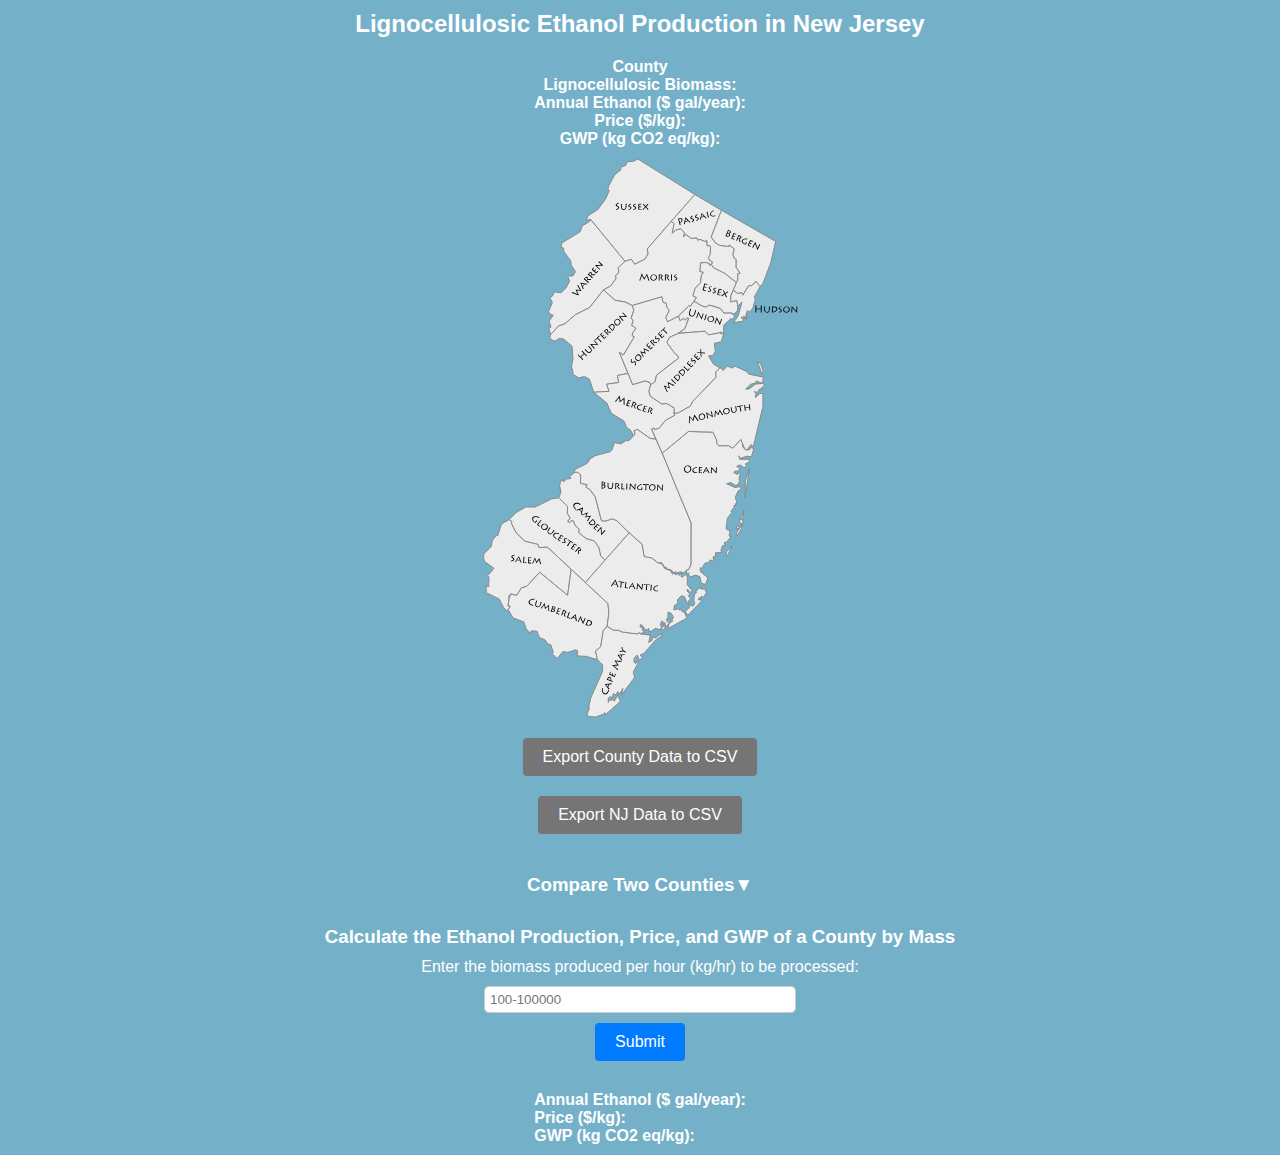
==== frontend/index.html @ e1e6cec8 "Completed compare two countries feature" ====
<!DOCTYPE html>
<html lang="en">
<head>
    <meta charset="UTF-8">
    <meta name="viewport" content="width=device-width, initial-scale=1.0">
    <title>Document</title>
    <link rel="stylesheet" href="main.css">
</head>


<body>

    <!-- Header and NavBar -->

    <header>
        <div class="head-container">
            <h2><span>
                Lignocellulosic Ethanol Production in New Jersey
            </span></h2>
        </div>
    </header>

    <!-- Holds content for the information of the counties -->
    <div class="container">
        <div id="info" class="info-div">
            <p id="info" class="info-div">
                <b>County <br>
                Lignocellulosic Biomass: <br>
                Annual Ethanol ($ gal/year): <br>
                Price ($/kg): <br>
                GWP (kg CO2 eq/kg): </b><br>
            </p>

        </div>
    </div>
    
    <!-- Map -->
    <?xml version="1.0" encoding="iso-8859-1"?>
    <svg  version="1.1" xmlns="&ns_svg;" xmlns:xlink="&ns_xlink;" xmlns:a="http://ns.adobe.com/AdobeSVGViewerExtensions/3.0/"
        width="315" height="560" viewBox="-0.03 -0.43 315 560" enable-background="new -0.03 -0.43 315 560" xml:space="preserve">
    <defs>
    </defs>
        <path class="allPaths" id="Sussex" fill-rule="evenodd" clip-rule="evenodd" fill="#ececec" stroke="#888888" d="M103.09,62.04l4.34-1.21
            l34.48,42.12l6.34-2.03l3.46,4.97l10.32-5.2l3.03-5.3l-0.77-4.94l23.86-27.45l23.77-26.89L154.86,0.57l-4.51,2.3l-6.07,0.54
            l-1.87,3.76l-4.76,1.68l0.27,2.43l-6.52,5.36l-5.53,10.47l-1.01,3.17l1.34,2l-3.94,8.77l-7.17,9.78l-10.04,6.47L103.09,62.04"/>
        <path class="allPaths" id="Passaic" fill-rule="evenodd" clip-rule="evenodd" fill="#ececec" stroke="#888888" d="M188.14,63.01l2.79,2.23
            l-1.83,9.68l3.61-3.07l5.13-1.52l3.48,4.03l-1.01,3.93l2.63-2.08l5.13,3.83l5.79-0.43l0.81,2.22l2.45-0.78l4.65,2.06l1.89-1.02
            l0.27,5.29l2.79-0.05l0.69,1.47l-0.29,7.06l-1.76,3.3l0.95,2.61l2.92,1.63l-0.87,2.91l2,3.03l11.21,5.58l11.64,9.11l1.55-2.54
            l0.04-6.3l2.42-0.22l-4.11-6.12l0.07-7.83l-2.05-1.22l-1.18-3.72l1.23-5.66l-5.15-3.97l-0.12,1.51l-9.41-1.03l-4.11-2.45l-4.18-5.96
            l10.22-26.62l-26.55-15.77L188.14,63.01"/>
        <path class="allPaths" id="Bergen" fill-rule="evenodd" clip-rule="evenodd" fill="#ececec" stroke="#888888" d="M228.23,78.51l4.18,5.96
            l4.11,2.45l9.41,1.03l0.12-1.51l5.15,3.97l-1.23,5.66l1.18,3.72l2.05,1.22l-0.07,7.83l4.11,6.12l-2.42,0.22l-0.04,6.3l-1.55,2.54
            l-3.03,7.73l4.66,3.47l3.56-1.03l1.37,2.54l5.71-9.15l3.23-0.49l4.3-4.02l4.07,5.04l2.88-3.24l7.69-20.35l4.97-21.5l-54.19-31.15
            L228.23,78.51"/>
        <path class="allPaths" id="Warren" fill-rule="evenodd" clip-rule="evenodd" fill="#ececec" stroke="#888888" d="M65.47,153.19l1.21,2.35
            l3.51,1.31L66,162.92l2.03,5.67l-2.33,1.69l1.97,5.76l7.82-8.39l6.25-2.21l10.81-9.28l14.08-7.08l13.88-17.67l6.84-3.67l2.74-3.52
            l2.98-4.14l-0.57-2.73l3.43-3.4l-0.72-4.6l6.69-6.41l-34.48-42.12l-0.72,2.12l-7.26,4.33l-2.33,6.07L78.66,84.68l-0.62,4.12
            l2.48,0.88l0.44,3.52l6.65,9.04l0.66,4.54l4.2,6.58l-2.64,4.14l-5.2,0.08l2.03,5.21l-4.34,7.64l-4.55,3.95l-6.49-0.96l-1.33,3.63
            l-3.08,2.34l2.49,4.64L65.47,153.19"/>
        <path class="allPaths" id="Morris" fill-rule="evenodd" clip-rule="evenodd" fill="#ececec" stroke="#888888" d="M120.51,131.42l11.37,10.41
            l10,1.67l7.27,3.62l29.73-8.72l1.12,5.54l3.18,0.92l0.75,4.41l2.31,2.64l-3.57,7.26l1.84,4.25l10.99-5.77l10.21-10.08l2.03-0.09
            l3.3-4.81l2.5-3.57L210,137.6l1.95-7.61l5.58-5.53l0.67-6.9l2.23-3.77l-3.49-0.73l0.59-8.57l5.46-0.45l3.54,1.39l-0.36,1.4
            l2.22-0.54l0.87-2.91l-2.92-1.63l-0.95-2.61l1.76-3.3l0.29-7.06l-0.69-1.47l-2.79,0.05l-0.27-5.29l-1.89,1.02l-4.65-2.06l-2.45,0.78
            l-0.81-2.22l-5.79,0.43l-5.13-3.83l-2.63,2.08l1.01-3.93l-3.48-4.03l-5.13,1.52l-3.61,3.07l1.83-9.68l-2.79-2.23l-23.86,27.45
            l0.77,4.94l-3.03,5.3l-10.32,5.2l-3.46-4.97l-6.34,2.03l-6.69,6.41l0.72,4.6l-3.43,3.4l0.57,2.73l-2.98,4.14l-2.74,3.52
            L120.51,131.42"/>
        <path class="allPaths" id="Essex" fill-rule="evenodd" clip-rule="evenodd" fill="#ececec" stroke="#888888" d="M210,137.6l3.52,1.51l-2.5,3.57
            l8.09,5.07l4.13,0.89l2.9-2.03l11.04,3.38l3.67,4.73l7.24-0.16l3.07,1.21l3.17-3.62l0.55-4.58l-1.13-5.49l-6.06,1.4l0.18-6.22
            l2.34-5.51l3.03-7.73l-11.64-9.11l-11.21-5.58l-2-3.03l-2.22,0.54l0.36-1.4l-3.54-1.39l-5.46,0.45l-0.59,8.57l3.49,0.73l-2.23,3.77
            l-0.67,6.9l-5.58,5.53L210,137.6"/>
        <path class="allPaths" id="Hunterdon" fill-rule="evenodd" clip-rule="evenodd" fill="#ececec" stroke="#888888" d="M66.84,179.16l2.03,2.6
            l3.55,0.78l3.69-2.54l4.31,0.51l8.49,7.18l1.09,12.85l-1.56,7.16l2,8.54l5.34,3.29l5.62-1.5l5.1,2.78l4.18,13.07l15.41-0.99
            l-2.47-7.11l11.95-1.68l-1.07-7.06l10.47-2l-8.55-21l3.96,2.62l10.86-18.32l-2.06-1.04l0.48-2.68l3.27-4.8l-4.21-2.93l1.41-4.73
            l-1.94-2.53l2.7-8.02l-1.76-4.47l-7.27-3.62l-10-1.67l-11.37-10.41l-13.88,17.67l-14.08,7.08l-10.81,9.28l-6.25,2.21l-7.82,8.39
            L66.84,179.16"/>
        <path class="allPaths" id="Somerset" fill-rule="evenodd" clip-rule="evenodd" fill="#ececec" stroke="#888888" d="M136.44,194.03l8.55,21
            l4.56,11.26l12.52-3.72l4.94,1.66l0.62,2.16l4.33-2.99l1.54-6.63l22.29-17.3l-1-2.1l-3.1-2.57l-7.81-10.73l2.74-5.19l8.49-3.91
            l6.64-4.62l4.02-10.19l-0.77-1.03l-2.62,2.3l-2.08-1.61l-3.2,2.44l-1.59-4.6l-10.99,5.77l-1.84-4.25l3.57-7.26l-2.31-2.64
            l-0.75-4.41l-3.18-0.92l-1.12-5.54l-29.73,8.72l1.76,4.47l-2.7,8.02l1.94,2.53l-1.41,4.73l4.21,2.93l-3.27,4.8l-0.48,2.68l2.06,1.04
            l-10.86,18.32L136.44,194.03"/>
        <path class="allPaths" id="Union" fill-rule="evenodd" clip-rule="evenodd" fill="#ececec" stroke="#888888" d="M195.11,174.97l26.54-2.15
            l3.85,3.63l10.91-1.99l1.91-0.99l2.21,2.36l0.16-8.94l7.28-6.85l1.88,1.05l1.79-3.48l-3.55-3.04l-7.24,0.16l-3.67-4.73l-11.04-3.38
            l-2.9,2.03l-4.13-0.89l-8.09-5.07l-3.3,4.81l-2.03,0.09l-10.21,10.08l1.59,4.6l3.2-2.44l2.08,1.61l2.62-2.3l0.77,1.03l-4.02,10.19
            L195.11,174.97"/>
        <path class="allPaths" id="Mercer" fill-rule="evenodd" clip-rule="evenodd" fill="#ececec" stroke="#888888" d="M110.69,233.87l13.13,10.77
            l4.52,10.29l12.45,7.56l3.06,7.13l3.31,1.76l2.53,4l0.17,2.71l2.3-2.48l-1.1-3.24l3.19-1.4l12.7,8.86l5.9,1.07l-4.22-10.28
            l2.36-0.94l0.7,1.61l4.46-1.6l6.21-7.59l9.52-5.36l-0.9-1.87l0.44-5.35l-7.75-4.48l-4.85,0.45l-11.27-7.5l-1.7-5.16l1.78-6.45
            l-0.62-2.16l-4.94-1.66l-12.52,3.72l-4.56-11.26l-10.47,2l1.07,7.06l-11.95,1.68l2.47,7.11L110.69,233.87"/>
        <path class="allPaths" id="Hudson" fill-rule="evenodd" clip-rule="evenodd" fill="#ececec" stroke="#888888" d="M247.67,143.48l6.06-1.4
            l1.13,5.49l4.09-3.97l-3.69,13.49l-4.62,7.27l10.34-1.86l-2.91-3.94l5.71,2l-3.62-2.67l4.28,1.47l-1.76-2.27l1.85-5.07l1.74,1.53
            l3.38-3.37l2.54-9l-0.87-2.68l5.78-10.37l-4.07-5.04l-4.3,4.02l-3.23,0.49l-5.71,9.15l-1.37-2.54l-3.56,1.03l-4.66-3.47l-2.34,5.51
            L247.67,143.48"/>
        <path class="allPaths" id="Middlesex" fill-rule="evenodd" clip-rule="evenodd" fill="#ececec" stroke="#888888" d="M165.85,232.84l1.7,5.16
            l11.27,7.5l4.85-0.45l7.75,4.48l-0.44,5.35l3.97-0.18l12.35-6.99l2.69-5l22.79-23.54l0.18-5.75l3.96-3.97l-6.47-3.7l-4.89-8.29
            l4.46-0.38l2.32-4.56l-1.02-7.6l6.75-1.54l2.48-7.57l-4.11-1.37l-10.91,1.99l-3.85-3.63l-26.54,2.15l-8.49,3.91l-2.74,5.19
            l7.81,10.73l3.1,2.57l1,2.1l-22.29,17.3l-1.54,6.63l-4.33,2.99L165.85,232.84"/>
        <path class="allPaths" id="Camden" fill-rule="evenodd" clip-rule="evenodd" fill="#ececec" stroke="#888888" d="M75.8,339.4l8.74,8.61l-0.29,7.05
            l2.82,4.61L84.51,363l2.23,1.35l1.41-2.06l2.3,0.38l1.53,4.38l4.08,3.68l-0.41,3.61l7.58,5.9l7.94,2.36l4.56,6.45l1.96,8.67
            l4.52,4.04l23.89-27.39l-12.27-12.07l-4.46-1.95l-7.48,2.38l-3.47-0.61l-6.23-23.7l-5.26-7.38l-4.18-2.53l1.57-2.24l-6.89-1.49
            l0.28-8.39l-3.09-2.66l-3.23,0.39l-5.24,4.15l1.9,1.12l-1.01,0.8l-3.86,0.41l-2.48,2.88l-1.39-1.66l-1.75,0.42l-0.96,5.33l1.41,5.96
            L75.8,339.4"/>
        <path class="allPaths" id="Gloucester" fill-rule="evenodd" clip-rule="evenodd" fill="#ececec" stroke="#888888" d="M25.99,361.2l2.84,1.82
            l-0.44,1.95l4.67,9.42l8.74,8.42l13.05,3.14l0.93,3.18l8.65-0.33l23.7,22.11l14.16,13.15l19.89-22.27l-4.47-4.09l-1.96-8.67
            l-4.56-6.45l-7.94-2.36l-7.58-5.9l0.41-3.61l-4.08-3.68l-1.53-4.38l-2.3-0.38l-1.41,2.06L84.51,363l2.56-3.32l-2.82-4.61l0.29-7.05
            l-8.74-8.61l-6.91,0.94l-16.93,8.33l-9.09-0.23l-10.16,5.98L25.99,361.2"/>
        <path class="allPaths" id="Burlington" fill-rule="evenodd" clip-rule="evenodd" fill="#ececec" stroke="#888888" d="M91.39,314.11l3.23-0.39
            l3.09,2.66l-0.28,8.39l6.89,1.49l-1.57,2.24l4.18,2.53l5.26,7.38l6.23,23.7l3.47,0.61l7.48-2.38l4.46,1.95l12.27,12.07l12.9,11.49
            l2.04,12.3l4.31,1.44l3.27-0.06l6.28,4.89l3.89-0.01l2.98,4.56l2.4,0.61l-0.5,1.67l3.92-0.11l3.62,3.28l1.72-1.47l-0.05,1.96
            l4.44-1.52l3.79,1.13l2.02-2.52l2.78-0.96l2.19-5.56l0.03-40.85l-28.92-69.9l-6.38-13.82l-5.9-1.07l-12.7-8.86l-3.19,1.4l1.1,3.24
            l-2.3,2.48l-3.71,3.99l-3.56,0.28l-4.48,3.03l-6.7-1.2l-2.14,6.56l-1.7,2.37l-15.61,4.25l-6.84,4.36l1.25,0.33l-2.45,3.02
            l-11.89,5.88L91.39,314.11"/>
        <path class="allPaths" id="Salem" fill-rule="evenodd" clip-rule="evenodd" fill="#ececec" stroke="#888888" d="M0.5,399.46l1.04,3.67l9.41,6.78
            l-6.28,7.25l1.23,1.83l-0.21,9.45l-2.72-1.2l0.3,7.05l12.91,6.3l4.42,8.51l3.16,3.63l1.26-1.64l1.6-1.86l-1.58-2.17l1.03-6.69
            l-0.52-2.44l2.15-2.41l5.99,1.47l4.64-7.52l5.47-1.63l12.84-13.98l27.96,23.03l3.51-25.99l-23.7-22.11l-8.65,0.33l-0.93-3.18
            l-13.05-3.14l-8.74-8.42l-4.67-9.42l0.44-1.95l-2.84-1.82l-7.53,4.33l-3.77,11.8l-1.53-0.14l-3.69,4.63l-1.3,6.32l-7.24,7.28
            L0.5,399.46"/>
        <path class="allPaths" id="Cumberland" fill-rule="evenodd" clip-rule="evenodd" fill="#ececec" stroke="#888888" d="M25.03,451.1l5.05,8.41
            l10.8,3.96l2.21,6.93l4.25,4.54l1.01-2.63l5.6,0.48l2.34,6.24l5.61,2.4l2.76,3.9l3.16,1.2l2.4,7.03l-1.1,1.84l5.02,4.75l5.78-7.08
            l4.69,0.94l8.19-2.68l2.04,1.35l-0.79,4.76l9.33,0.51l11.08,3.33l-1.98-8.67l5.18-4.3l2.64-16.17l3.77-4.26l1.78-13.12l-0.92-9.63
            l-22.65-21.07l-14.16-13.15l-3.51,25.99l-27.96-23.03l-12.84,13.98l-5.47,1.63l-4.64,7.52l-5.99-1.47l-1.63,4.84l-1.03,6.69
            l1.88,0.69l-0.29,1.48L25.03,451.1"/>
        <path class="allPaths" id="Cape_May" fill-rule="evenodd" clip-rule="evenodd" fill="#ececec" stroke="#888888" d="M103.92,555.91l2.18,2.14
            l6.37,0.53l8.92-3.08l0.01-1.28l1.65,1.47l12.92-11.42l1.27-1.87l-2.66-5.47l-1.04-2.33l1.74-1.21l-0.23,1.27l1.89,0.5l2.96-5.23
            l-1.59,6.73L151.56,519l-1.29-5.26l5.63-10.76l-2.71,0.55l-0.29,1.68l-1.7-1.39l-0.29-3.67l3.36-3.55l2.22,5.4l2.89-2.71l-2.22-2.74
            l3.68-1.54l12.27-13.9l4.78-2.89l1.11-3.6l-6.66,4.91l-3.77-1.03l0.84,3.14l-3.8,2.46l1.85-7.35l-10.05-1.29l-0.51-1.47l-2.89,1.55
            l-1.94-0.48l-13.12-1.55l-3.49-1.64l-5.17-0.2l-6.23-3.77l-3.77,4.26l-2.64,16.17l-5.18,4.3l1.98,8.67l4.98,4.91l0.17,6.65
            l-11.85,26.6l-2.36,10.17l1.13-0.08L103.92,555.91 M125.21,544.03l0.09-4.38l1.89-1.49l1.89,1.25l1.19-4.13l4.32,1.64l-3.37,5.76
            l-2.69-2.21l-0.65,1.93l-1.46-1.39L125.21,544.03"/>
        <path class="allPaths" id="Atlantic" fill-rule="evenodd" clip-rule="evenodd" fill="#ececec" stroke="#888888" d="M184.45,463.78l-1.16-2.87
            l1.55-0.34L184.45,463.78 M186.25,460.29l-1.41,0.27l0.15-7.03l3.38,1.49l2.11,4.05l-1.65,2.48l0.81,1.31l-3.66,2L186.25,460.29
            M156.93,468.39l0.67-2.38l3.25,2.5l-0.54,1.21L156.93,468.39 M124.93,445.13l0.92,9.63l-1.78,13.12l6.23,3.77l5.17,0.2l3.49,1.64
            l15.06,2.03l2.89-1.55l0.51,1.47l4.18-1.82l-2.73-2.14l1.45-1.78l4.03,2.12l1.09-2.07l1.25,3.89l6.02-3.72l4.43,1.68l0.25-1.65
            l1.71-0.59l-1.89-2.97l1.36-3.68l3.46,1.92l0.36,4.25l3.61-4.02l-1.16,5.38l19.14-10.65l-2.88-6.13l-2.11-0.25l-1.66-2.9l-0.96,1.54
            l-0.12-1.66l-5.37,1.4l0.45-4.57l3.64-2.18l-0.55-3.54l3.99-4l2.91,0.79l3.2,7.56l1.52,0.13l-0.99-2.36l2.53-3.49l-2.31-2.52
            l1.57-2.17l-2.89-2.71l0.49-1.75l3.14,3.18l1.89-1.29l-5.21-6.32l0.06-7.85l-2.07-2.56l-2.94,2.82l-1.29-0.55l0.29-3.65l-2.19,2.46
            l-1.68-1.72l-1.85,1.05l-1.36-1.92l-1.61,1.44l-2.22-3.67l-5.74-2.11l-2.75-4.57l-3.99-1.08l-6.28-4.89l-7.57-1.39l-2.04-12.3
            l-12.9-11.49l-43.83,49.7L124.93,445.13 M180.36,471.14l2.02-2.25l-2.41-3.63l0.25,2.83l-1.13,1.29l-1.96,2.24L180.36,471.14
            M203.7,455.83l1.41,0.64l12.96-13.34l-0.23-4.84l2.94,0.34l2.82-4.86l-0.29-1.98l-1.33,0.91l0.46-2.64l-3.28,0.67l-4.12-1.53
            l-0.32,2.35l-1.77,0.16l0.22,2.86l-1.75,0.7l-0.68,7.4l1.2,1.61l-2.06,3.79l-1.32-1.35l-2.37,0.88l0.25,1.45l-4.06,3.87
            L203.7,455.83 M217.88,440.85l-1.58-1.67l-1.08,2.3L217.88,440.85"/>
        <path class="allPaths" id="Ocean" fill-rule="evenodd" clip-rule="evenodd" fill="#ececec" stroke="#888888" d="M208.14,364.63l-0.03,40.85
            l-2.19,5.56l-2.78,0.96l0.83,3.69l2.04-1.17l-0.67,1.5l2.1,2.45l5.04-1.85l4.38,1.71l1.58,6.79l4.35,0.69l1.87-6.48l-7.44-6.44
            l-0.07-3.65l1.67,0.72l2.9-5.08l3.9-0.9l1.57-2.68l3.42,2.13l-0.49-5.08l2.47,0.08l-0.06-4.14l6.25-0.05l-0.92-2.3l1.67-4.74
            l2.28,0.07l-0.46-3.43l1.79,0.22l4.94-5.69l-2.04-0.85l1.03-5.1l-4.05-1.83l1.37-10.83l4.3-5.56l-0.79-1.55l3.39-3.79l-0.64-1.5
            l1.75-0.57l-0.07-1.65l1.83,0.38l-1.86-6.86l2.78-6.01l2.91-1.85l0.15-2.62l-6.25,0.85l-8.31-3.77l4.14-1.1l4.89,2.86l3.81-1.81
            l-1.2-0.99l1.85-1.13l-1.17-1.81l1.35-6.08l-0.67-1.28l-2.63,2.35l-0.12-1.31l-2.87-0.3l0.31-1.7l4.88-0.76l0.71-2.59l-3.01-1.32
            l0.89-1.28l3.12-0.26l3.38,2.71l2.14-2.46l-1.21-1.37l4.33-2.26l-0.49-2.49l-9.06,0.02l-1.54-3.27l2.29,2.16l5.96-1.97l4.7,0.6
            l2.5-8.35l-3.28-1.12l-1.03,2.37l-3.84,0.16l-3-2.86l-0.49-5.43l-1.4-2.21l-8.06,8.72l-4.24-2.5l-9.41,0.12l-2.36-1.96l0.28-2.85
            l-4.08-8.79l-24.53-0.69l-26.16,21.71L208.14,364.63 M244.02,397.9l5.04-10.18l-5.53,5.68l-0.58,4.42L244.02,397.9 M256.4,370.17
            l-0.5-2.24l-2,0.01l-0.69,2.06L256.4,370.17 M254.11,377.64l4.55-7.74l0.11-3.31l-2.37,3.58l-2.87,4.34L254.11,377.64
            M256.59,363.45l3.21,2.88l0.14-4.17l-3.58-2.14L256.59,363.45 M259.94,360.85l0.87-9l-2.38,7.31L259.94,360.85 M266.37,310.21
            l-3.99,11.87l-0.37,17.49L266.37,310.21"/>
        <path class="allPaths" id="Monmouth" fill-rule="evenodd" clip-rule="evenodd" fill="#ececec" stroke="#888888" d="M272.45,225.7l-6.43,4.86
            l-3.39,0.06l5.06-4.71l5.77-1.8l-0.36-1.63l6.53,2.45L272.45,225.7 M179.21,294.74l26.16-21.71l24.53,0.69l4.08,8.79l-0.28,2.85
            l2.36,1.96l9.41-0.12l4.24,2.5l8.06-8.72l4.05,9.7l2.28,0.74l3.95-5.39l2.2,2.29l9.61-40.18l0.04-13.06l-2.95-0.03l-4.69,4.12
            l0.79-3.91l-1.63-1.99l3.52,0.62l1.41-3.29l2.96-0.2l-0.49-1.26l2.73-2.22l-1.92-1.99l0.58-6.24l-14.51-2.98l-2.4-2.75l-11.21-5.24
            l-3.52,1.97l-4.27-2.1l-4.34,4.54l-0.04-1.7l-3.02-0.99l-3.96,3.97l-0.18,5.75l-22.79,23.54l-2.69,5l-12.35,6.99l-3.97,0.18
            l0.9,1.87l-9.52,5.36l-6.21,7.59l-4.46,1.6l-0.7-1.61l-2.36,0.94L179.21,294.74 M275.51,206.14l3.63,10.23l1.07-3.49l-2.84-7.89
            l-4.21-1.44L275.51,206.14"/>
        <path d="M27.83,402.22c1-0.01,2.32-0.28,2.47-1.07c0.09-0.49-0.17-0.81-0.81-1.32c-0.75-0.61-1.25-1.13-1.12-1.83
            c0.2-1.04,1.83-1.74,3.24-1.79l0.06,0.8c-0.62-0.01-2.16,0.18-2.32,1.01c-0.1,0.51,0.54,0.96,0.91,1.28
            c0.66,0.58,1.2,1.01,1.05,1.81c-0.18,0.96-1.4,1.82-3.37,1.91L27.83,402.22z"/>
        <path d="M31.9,403.31c0.57-0.79,3.68-5.29,3.92-5.59l0.02,0c0.63,1.29,2.36,5.33,2.85,6.28l-0.86,0.4
            c-0.12-0.34-0.87-2.11-0.95-2.27l-3.08-0.22c-0.15,0.25-1.01,1.65-1.18,1.92L31.9,403.31z M36.64,401.49
            c-0.08-0.2-0.91-2.22-0.99-2.37c-0.15,0.18-1.36,2.07-1.45,2.2L36.64,401.49z"/>
        <path d="M41.48,398.52c-0.05,0.19-0.21,1.85-0.29,2.92l-0.17,2.34c0.22,0.02,1.3,0.09,2.27,0.12l-0.06,0.8
            c-0.29-0.02-2.98-0.3-3.21-0.32c0.11-0.44,0.24-2.26,0.26-2.46l0.08-1.13c0.01-0.14,0.14-2.19,0.13-2.35L41.48,398.52z"/>
        <path d="M48.18,405c-0.3-0.02-3.03-0.27-3.21-0.28c0.06-0.45,0.17-2.26,0.18-2.46l0.07-1.13c0.01-0.14,0.11-2.19,0.11-2.35
            c0.22,0.01,2.59,0.03,3.04,0.02l0,0.72c-0.39-0.02-2.03-0.08-2.18-0.09l-0.13,2.08c0.17,0.01,1.33,0.04,1.88,0.02l-0.01,0.73
            c-0.15-0.01-0.58-0.04-1-0.08c-0.41-0.02-0.81-0.06-0.91-0.07l-0.12,2.02c0.22,0.01,1.44,0.11,2.29,0.11L48.18,405z"/>
        <path d="M49.27,404.89c0.18-0.35,2.48-5.65,2.55-5.86l0.04,0c0.22,0.56,1.6,3.79,1.83,4.3c0.33-0.45,2.45-3.42,2.63-3.66l0.03,0
            c0.21,0.71,1.43,4.98,1.73,5.9l-0.85,0.24c-0.16-0.66-1.1-4.23-1.19-4.57c-0.33,0.44-2.12,2.9-2.56,3.49l-0.02,0
            c-0.43-0.99-1.32-3.06-1.65-3.86c-0.2,0.51-1.61,4.02-1.73,4.34L49.27,404.89z"/>
        <path d="M53.29,363.59c-0.26,0.28-0.85,0.94-0.94,1.04c-0.44-0.18-1.22-0.71-1.83-1.28c-1.65-1.56-1.83-3.48-0.7-4.68
            c0.78-0.82,3.19-1.68,6.64,0.17l-0.45,0.77c-1.96-1.24-4.39-1.41-5.48-0.26c-0.71,0.76-0.81,2.26,0.63,3.62
            c0.31,0.29,0.65,0.52,0.88,0.63l1.15-1.22c0.2-0.21,0.42-0.47,0.45-0.52l0.68,0.65c-0.17,0.17-0.33,0.33-0.54,0.55L53.29,363.59z"/>
        <path d="M58.46,362.16c-0.15,0.12-1.25,1.38-1.93,2.21l-1.5,1.81c0.17,0.14,1,0.83,1.77,1.42l-0.51,0.62
            c-0.22-0.19-2.25-1.98-2.42-2.12c0.35-0.3,1.51-1.7,1.64-1.85l0.72-0.87c0.09-0.11,1.38-1.7,1.47-1.84L58.46,362.16z"/>
        <path d="M58.67,366.59c1.15-1.5,3.18-1.88,4.93-0.54c1.4,1.07,1.78,2.7,0.67,4.16c-0.81,1.06-2.77,2.08-4.85,0.49
            C57.83,369.49,57.76,367.78,58.67,366.59z M63.5,369.67c0.92-1.21,0.54-2.46-0.41-3.18c-1.26-0.96-2.74-0.6-3.61,0.55
            c-0.77,1.01-0.71,2.33,0.4,3.17C60.96,371.05,62.48,371.01,63.5,369.67z"/>
        <path d="M66.46,370.86c-0.8,1.12-1.1,1.68-1.15,2.34c-0.05,0.67,0.22,1.17,0.75,1.54c0.64,0.45,1.21,0.42,1.72,0.23
            c0.7-0.26,1.3-1.09,2.08-2.18l0.17-0.24c0.34-0.48,0.6-0.91,0.78-1.18l0.74,0.53c-0.11,0.16-0.43,0.62-0.82,1.16l-0.23,0.33
            c-0.95,1.33-1.64,2.1-2.65,2.35c-0.8,0.19-1.49,0.06-2.28-0.51c-0.4-0.28-1.13-0.89-1.1-2.04c0.02-0.76,0.27-1.41,1.46-3.08
            l0.27-0.37c0.23-0.32,0.59-0.82,0.71-0.98l0.73,0.52c-0.14,0.17-0.39,0.48-0.84,1.12L66.46,370.86z"/>
        <path d="M73.23,380.45c-0.16-0.07-0.53-0.27-0.98-0.58c-2.56-1.74-2.23-3.58-1.77-4.25c0.81-1.19,2.91-1.86,5.79-0.56l-0.31,0.71
            c-1.77-0.92-3.8-0.96-4.63,0.26c-0.56,0.83-0.39,2.08,1.41,3.3c0.31,0.21,0.65,0.38,0.85,0.46L73.23,380.45z"/>
        <path d="M77.23,383.1c-0.25-0.17-2.49-1.75-2.64-1.85c0.27-0.36,1.27-1.88,1.38-2.05l0.62-0.94c0.08-0.12,1.19-1.84,1.27-1.98
            c0.18,0.12,2.23,1.32,2.63,1.54l-0.36,0.62c-0.33-0.21-1.72-1.08-1.84-1.17l-1.14,1.74c0.14,0.09,1.13,0.7,1.62,0.96l-0.38,0.63
            c-0.13-0.08-0.48-0.33-0.82-0.57c-0.34-0.23-0.67-0.45-0.75-0.51l-1.11,1.69c0.18,0.12,1.19,0.81,1.93,1.23L77.23,383.1z"/>
        <path d="M79.11,383.57c0.87,0.35,2.06,0.67,2.42,0.09c0.24-0.37,0.09-0.71-0.29-1.34c-0.45-0.74-0.74-1.35-0.4-1.87
            c0.51-0.8,2.13-0.75,3.34-0.24l-0.22,0.69c-0.54-0.24-1.87-0.69-2.27-0.07c-0.25,0.39,0.17,0.93,0.38,1.33
            c0.38,0.69,0.73,1.24,0.35,1.84c-0.48,0.74-1.81,0.94-3.5,0.28L79.11,383.57z"/>
        <path d="M83.95,387.3c0.16-0.16,1.52-2.23,2.26-3.36l0.65-1c-0.86-0.56-1.97-1.23-2.1-1.27l0.44-0.68c0.18,0.2,1.97,1.4,2.05,1.45
            l0.67,0.44c0.14,0.09,1.82,1.15,2.1,1.25l-0.44,0.68c0-0.04-1.38-0.99-1.99-1.39l-0.72,1.11c-0.94,1.45-1.97,3.19-2.05,3.35
            L83.95,387.3z"/>
        <path d="M90.32,391.83c-0.24-0.18-2.41-1.86-2.55-1.97c0.29-0.35,1.36-1.82,1.48-1.98l0.66-0.91c0.08-0.11,1.27-1.78,1.36-1.92
            c0.18,0.13,2.17,1.42,2.55,1.66l-0.39,0.61c-0.32-0.23-1.67-1.16-1.79-1.25l-1.22,1.68c0.14,0.1,1.1,0.75,1.57,1.03l-0.4,0.61
            c-0.12-0.09-0.46-0.35-0.8-0.6c-0.33-0.24-0.65-0.48-0.73-0.54l-1.19,1.63c0.18,0.13,1.15,0.86,1.87,1.32L90.32,391.83z"/>
        <path d="M94.34,391.58c-0.2,0.25-1.55,1.93-1.61,2.04l-0.73-0.6c0.15-0.13,1.86-2.23,1.97-2.36l0.44-0.53
            c0.17-0.2,1.27-1.57,1.35-1.71c0.33,0.27,0.95,0.76,1.48,1.31c0.84,0.87,1.07,1.69,0.6,2.26c-0.44,0.54-1.24,0.66-2.1,0.52
            c-0.02,0.39,0.1,2.77,0.15,3.13l-0.92,0.03c0-0.16,0.01-3.41,0.03-3.86c0.49,0.11,1.49,0.33,2.03-0.32c0.25-0.31,0.34-0.9-0.97-1.99
            L94.34,391.58z"/>
        <path d="M50.21,447.38c-0.3-0.03-0.76-0.12-1.33-0.28c-3.27-0.95-3.52-3.15-3.26-4.03c0.46-1.57,2.49-3.16,6.06-2.78l-0.09,0.85
            c-2.27-0.39-4.47,0.4-4.95,2.05c-0.34,1.17,0.26,2.54,2.55,3.21c0.38,0.11,0.8,0.17,1.15,0.19L50.21,447.38z"/>
        <path d="M53.48,444.22c-0.42,1.31-0.53,1.94-0.38,2.58c0.16,0.65,0.57,1.04,1.19,1.24c0.74,0.24,1.28,0.03,1.7-0.31
            c0.59-0.46,0.91-1.43,1.31-2.71l0.09-0.28c0.18-0.56,0.29-1.05,0.38-1.36l0.87,0.28c-0.06,0.18-0.22,0.72-0.42,1.36l-0.12,0.38
            c-0.49,1.55-0.92,2.5-1.81,3.04c-0.7,0.43-1.4,0.51-2.32,0.21c-0.47-0.15-1.35-0.5-1.67-1.6c-0.21-0.73-0.18-1.42,0.45-3.38
            l0.14-0.44c0.12-0.37,0.32-0.96,0.38-1.15l0.86,0.27c-0.08,0.21-0.23,0.58-0.46,1.32L53.48,444.22z"/>
        <path d="M57.84,449.7c0.26-0.29,3.77-4.89,3.88-5.07l0.04,0.01c0.08,0.6,0.64,4.06,0.74,4.61c0.43-0.36,3.2-2.73,3.44-2.92
            l0.03,0.01c0.03,0.74,0.19,5.17,0.25,6.15l-0.89,0.03c0.01-0.67-0.05-4.37-0.06-4.72c-0.43,0.35-2.76,2.31-3.33,2.77l-0.02-0.01
            c-0.18-1.06-0.54-3.29-0.67-4.15c-0.32,0.45-2.53,3.51-2.72,3.8L57.84,449.7z"/>
        <path d="M69.05,449.26c0.08-0.24,0.54-1.59,0.57-1.77c0.45,0.16,1.02,0.36,1.35,0.51c1.68,0.74,1.72,1.49,1.57,1.93
            c-0.11,0.31-0.54,0.84-1.59,0.87l-0.01,0.02c0.6,0.31,1.23,1.01,0.97,1.72c-0.38,1.08-1.95,1.43-4.12,0.67l-0.17-0.06
            c0.2-0.43,1.06-2.84,1.11-3L69.05,449.26z M68.68,452.83c0.98,0.27,2.05,0.26,2.34-0.55c0.22-0.62-0.51-1.22-1.59-1.55L68.68,452.83
            z M69.6,450.22c0.94,0.32,1.88,0.06,2.07-0.48c0.25-0.72-0.8-1.19-1.4-1.4L69.6,450.22z"/>
        <path d="M76.11,456.23c-0.28-0.1-2.83-1.12-3-1.18c0.18-0.41,0.8-2.12,0.87-2.31l0.39-1.06c0.05-0.13,0.73-2.07,0.77-2.22
            c0.21,0.08,2.48,0.76,2.91,0.89l-0.21,0.69c-0.37-0.13-1.92-0.65-2.06-0.71l-0.71,1.96c0.16,0.06,1.26,0.42,1.8,0.56l-0.22,0.7
            c-0.14-0.05-0.54-0.21-0.93-0.36c-0.39-0.14-0.76-0.29-0.85-0.32l-0.69,1.9c0.21,0.07,1.35,0.51,2.16,0.75L76.11,456.23z"/>
        <path d="M79.83,454.73c-0.11,0.3-0.83,2.33-0.86,2.45l-0.88-0.33c0.1-0.18,1.03-2.71,1.09-2.88l0.24-0.65
            c0.09-0.24,0.69-1.9,0.71-2.06c0.4,0.15,1.15,0.41,1.83,0.76c1.08,0.55,1.56,1.25,1.3,1.95c-0.24,0.66-0.96,1.03-1.82,1.18
            c0.11,0.37,1,2.58,1.16,2.91l-0.86,0.33c-0.05-0.15-1.1-3.23-1.23-3.66c0.5-0.06,1.52-0.17,1.81-0.97c0.14-0.38,0.03-0.96-1.56-1.56
            L79.83,454.73z"/>
        <path d="M86.88,453.8c-0.1,0.16-0.74,1.71-1.12,2.71l-0.84,2.2c0.21,0.08,1.21,0.46,2.14,0.77l-0.29,0.75
            c-0.27-0.1-2.76-1.15-2.98-1.23c0.23-0.39,0.88-2.09,0.95-2.28l0.4-1.06c0.05-0.13,0.76-2.05,0.8-2.21L86.88,453.8z"/>
        <path d="M87.46,460.11c0.76-0.62,4.93-4.14,5.24-4.38l0.02,0.01c0.27,1.41,0.89,5.76,1.11,6.81l-0.93,0.16
            c-0.03-0.36-0.29-2.26-0.32-2.44l-2.92-1.02c-0.21,0.21-1.4,1.33-1.64,1.55L87.46,460.11z M92.51,459.59
            c-0.02-0.21-0.3-2.38-0.33-2.55c-0.19,0.14-1.85,1.65-1.98,1.75L92.51,459.59z"/>
        <path d="M94.78,463.27c0.29-0.57,2.33-4.89,2.7-5.69l0.05,0.02c0.13,0.36,2.4,5.83,2.56,6.18c0.09-0.22,1.6-3.85,1.72-4.11
            l0.81,0.38c-0.23,0.46-1.71,3.61-2.56,5.58l-0.04-0.01c-0.15-0.31-2.55-6.02-2.61-6.17l-0.02-0.01c-0.04,0.16-1.68,3.98-1.78,4.24
            L94.78,463.27z"/>
        <path d="M103.99,463.03c0.07-0.17,0.78-1.81,0.84-2.04c0.48,0.21,1.33,0.57,2.03,0.94c2.63,1.4,2.3,2.8,2.06,3.34
            c-1.09,2.49-4.32,2.16-6.51,1.2c0.19-0.34,1.06-2.27,1.15-2.48L103.99,463.03z M103.56,466.16c2.3,0.83,3.95,0.06,4.45-1.08
            c0.53-1.2-0.49-2.24-2.61-3.12L103.56,466.16z"/>
        <path d="M126.01,531.71c-0.06,0.3-0.2,0.74-0.42,1.3c-1.29,3.16-3.5,3.17-4.35,2.82c-1.52-0.62-2.88-2.81-2.12-6.32l0.83,0.18
            c-0.63,2.22-0.08,4.49,1.51,5.14c1.13,0.46,2.56,0.01,3.46-2.2c0.15-0.37,0.26-0.78,0.31-1.13L126.01,531.71z"/>
        <path d="M125.92,531.1c-0.6-0.77-4.02-5.04-4.24-5.35l0.01-0.02c1.41-0.24,5.78-0.74,6.83-0.93l0.14,0.94
            c-0.36,0.02-2.27,0.23-2.44,0.26l-1.09,2.89c0.2,0.22,1.29,1.44,1.51,1.68L125.92,531.1z M125.53,526.04
            c-0.21,0.02-2.39,0.24-2.56,0.27c0.13,0.2,1.6,1.89,1.7,2.02L125.53,526.04z"/>
        <path d="M129.37,523.63c-0.33-0.16-2.2-0.99-2.76-1.23l-0.85-0.37c-0.18-0.08-1.73-0.72-1.84-0.77c0.15-0.35,0.5-1.13,0.8-1.61
            c0.66-1.04,1.46-1.52,2.29-1.16c1.12,0.48,1.5,1.94,1.11,3.62l0.44,0.19c0.16,0.07,1.01,0.44,1.18,0.5L129.37,523.63z
            M127.51,521.84c0.23-1.07,0.13-2.09-0.77-2.48c-0.28-0.12-1.14-0.27-1.85,1.35L127.51,521.84z"/>
        <path d="M132.94,515.64c-0.12,0.28-1.3,2.75-1.37,2.92c-0.4-0.21-2.07-0.94-2.25-1.02l-1.04-0.45c-0.13-0.06-2.01-0.86-2.17-0.91
            c0.09-0.2,0.92-2.42,1.07-2.85l0.68,0.25c-0.16,0.36-0.78,1.88-0.84,2.01l1.91,0.83c0.07-0.16,0.5-1.23,0.67-1.76l0.68,0.26
            c-0.06,0.14-0.24,0.53-0.42,0.91c-0.16,0.38-0.33,0.74-0.37,0.83l1.85,0.81c0.09-0.2,0.6-1.31,0.89-2.11L132.94,515.64z"/>
        <path d="M134.5,511.74c-0.3-0.35-5.31-4.95-5.5-5.09l0.01-0.02c0.7-0.02,4.85-0.22,5.43-0.29c-0.37-0.55-2.84-3.94-3.04-4.25
            l0.01-0.02c0.89,0.02,6.07,0.39,7.2,0.43l-0.02,0.94c-0.79-0.08-5.24-0.41-5.64-0.41c0.36,0.56,2.49,3.46,2.91,4.1l-0.01,0.02
            c-1.22,0.08-3.95,0.22-4.94,0.21c0.48,0.44,3.91,3.5,4.22,3.76L134.5,511.74z"/>
        <path d="M138.68,501.96c-0.57-0.79-3.83-5.18-4.05-5.5l0.01-0.02c1.42-0.19,5.81-0.53,6.86-0.69l0.1,0.94
            c-0.36,0.01-2.28,0.15-2.45,0.17l-1.19,2.85c0.19,0.22,1.24,1.48,1.44,1.73L138.68,501.96z M138.47,496.89
            c-0.21,0.01-2.4,0.15-2.56,0.18c0.13,0.2,1.53,1.95,1.63,2.08L138.47,496.89z"/>
        <path d="M142.63,494.14c-0.18-0.09-0.97-0.51-1.07-0.56l-0.54-0.26c-1-0.48-2.01-0.39-2.85-0.11c-0.5,0.17-1.03,0.45-1.33,0.73
            l-0.5-0.65c0.42-0.33,1.09-0.67,1.41-0.77c0.6-0.19,1.43-0.4,2.16-0.28l0-0.01c-0.52-0.55-0.82-1.07-1.07-1.74
            c-0.21-0.54-0.32-1.45-0.25-1.94l0.77,0.08c-0.07,0.5-0.02,1.21,0.26,1.91c0.33,0.84,0.95,1.6,1.77,1.99l0.69,0.33
            c0.11,0.05,0.81,0.35,0.97,0.41L142.63,494.14z"/>
        <path d="M92.93,351.37c-0.25-0.17-0.61-0.47-1.03-0.9c-2.4-2.42-1.55-4.46-0.9-5.11c1.17-1.15,3.71-1.55,6.64,0.51l-0.49,0.7
            c-1.8-1.44-4.1-1.82-5.32-0.61c-0.87,0.86-1.01,2.35,0.67,4.05c0.28,0.28,0.62,0.54,0.92,0.73L92.93,351.37z"/>
        <path d="M93.55,351.47c0.92-0.31,6.07-2.17,6.44-2.28l0.02,0.01c-0.23,1.42-1.17,5.71-1.33,6.77l-0.93-0.17
            c0.09-0.35,0.51-2.22,0.54-2.4l-2.38-1.97c-0.27,0.12-1.78,0.76-2.08,0.88L93.55,351.47z M98.47,352.73
            c0.05-0.21,0.55-2.34,0.57-2.5c-0.23,0.06-2.31,0.9-2.46,0.95L98.47,352.73z"/>
        <path d="M99,356.3c0.37-0.13,5.71-2.35,5.9-2.45l0.03,0.03c-0.23,0.56-1.47,3.84-1.66,4.36c0.55-0.1,4.14-0.76,4.44-0.81l0.02,0.02
            c-0.34,0.66-2.42,4.58-2.85,5.45l-0.78-0.42c0.34-0.58,2.14-3.81,2.31-4.12c-0.54,0.09-3.54,0.62-4.26,0.74l-0.01-0.01
            c0.38-1.01,1.17-3.12,1.49-3.93c-0.5,0.23-3.95,1.78-4.26,1.93L99,356.3z"/>
        <path d="M108.19,362c0.13-0.12,1.46-1.33,1.61-1.52c0.35,0.39,0.98,1.07,1.46,1.7c1.82,2.36,0.94,3.5,0.51,3.89
            c-2.02,1.82-4.82,0.19-6.42-1.59c0.32-0.23,1.9-1.63,2.07-1.78L108.19,362z M106.51,364.67c1.75,1.71,3.57,1.68,4.49,0.85
            c0.97-0.88,0.47-2.24-1.09-3.92L106.51,364.67z"/>
        <path d="M112.62,371.89c-0.22-0.2-2.18-2.12-2.31-2.25c0.33-0.31,1.56-1.65,1.69-1.8l0.76-0.83c0.09-0.1,1.47-1.63,1.57-1.75
            c0.16,0.15,1.99,1.66,2.35,1.94l-0.46,0.56c-0.29-0.26-1.52-1.34-1.63-1.45l-1.41,1.53c0.13,0.12,1.01,0.87,1.44,1.21l-0.47,0.56
            c-0.11-0.1-0.42-0.4-0.72-0.69c-0.3-0.28-0.59-0.56-0.66-0.62l-1.37,1.49c0.16,0.15,1.05,0.99,1.71,1.53L112.62,371.89z"/>
        <path d="M114.01,372.99c0.45-0.46,3.7-3.96,4.29-4.61l0.04,0.03c0.02,0.38,0.53,6.28,0.57,6.66c0.15-0.18,2.69-3.19,2.87-3.4
            l0.66,0.6c-0.36,0.37-2.72,2.93-4.12,4.55l-0.03-0.03c-0.05-0.34-0.61-6.5-0.62-6.67l-0.02-0.01c-0.09,0.14-2.81,3.29-2.98,3.51
            L114.01,372.99z"/>
        <path d="M127.85,427.52c0.67-0.88,4.3-6.12,4.59-6.46l0.02,0c0.68,1.53,2.42,6.32,2.95,7.44l-0.92,0.44
            c-0.15-0.4-0.92-2.58-1.01-2.75l-3.46-0.33c-0.14,0.17-1.22,1.97-1.43,2.29L127.85,427.52z M133.27,425.51
            c-0.08-0.23-0.98-2.71-1.06-2.88c-0.18,0.2-1.65,2.47-1.76,2.62L133.27,425.51z"/>
        <path d="M137.19,429.09c0.08-0.21,0.39-2.67,0.55-4.01l0.15-1.18c-1.02-0.13-2.31-0.24-2.44-0.22l0.1-0.8
            c0.25,0.1,2.38,0.39,2.48,0.41l0.79,0.1c0.17,0.02,2.14,0.23,2.43,0.2l-0.1,0.8c-0.01-0.04-1.68-0.29-2.4-0.38l-0.16,1.31
            c-0.21,1.72-0.37,3.73-0.37,3.9L137.19,429.09z"/>
        <path d="M143.41,423.83c-0.06,0.18-0.29,1.84-0.41,2.9l-0.27,2.33c0.22,0.03,1.29,0.15,2.26,0.22l-0.09,0.79
            c-0.29-0.03-2.96-0.43-3.19-0.45c0.13-0.44,0.34-2.25,0.36-2.45l0.13-1.12c0.02-0.14,0.23-2.18,0.23-2.34L143.41,423.83z"/>
        <path d="M145.54,429.81c0.57-0.79,3.66-5.3,3.89-5.61l0.02,0c0.64,1.28,2.38,5.32,2.88,6.27l-0.86,0.4
            c-0.13-0.33-0.88-2.1-0.96-2.26l-3.08-0.21c-0.15,0.26-1,1.65-1.17,1.93L145.54,429.81z M150.27,427.97c-0.08-0.2-0.92-2.22-1-2.37
            c-0.15,0.18-1.35,2.08-1.44,2.21L150.27,427.97z"/>
        <path d="M153.45,430.9c0.11-0.63,0.83-5.36,0.95-6.23l0.05,0c0.23,0.3,3.97,4.89,4.22,5.19c0.02-0.24,0.43-4.15,0.46-4.43l0.88,0.13
            c-0.09,0.5-0.6,3.95-0.85,6.08l-0.04,0c-0.24-0.25-4.17-5.03-4.27-5.16l-0.02,0c0,0.16-0.47,4.29-0.49,4.57L153.45,430.9z"/>
        <path d="M162.78,431.79c0.07-0.21,0.31-2.68,0.43-4.03l0.11-1.19c-1.03-0.09-2.31-0.17-2.45-0.14l0.07-0.81
            c0.25,0.09,2.39,0.32,2.49,0.33l0.8,0.07c0.17,0.02,2.14,0.17,2.44,0.12l-0.07,0.81c-0.02-0.04-1.69-0.24-2.41-0.3l-0.12,1.31
            c-0.16,1.72-0.25,3.74-0.25,3.91L162.78,431.79z"/>
        <path d="M168.46,429.73c-0.07,0.85-0.18,2.36-0.18,2.56l-0.94-0.08c0.05-0.37,0.24-2.35,0.26-2.57l0.08-0.92
            c0.01-0.15,0.17-2.24,0.17-2.45l0.97,0.09c-0.03,0.15-0.18,1.43-0.27,2.45L168.46,429.73z"/>
        <path d="M175.01,432.93c-0.17,0.02-0.59,0.02-1.14-0.03c-3.09-0.26-3.7-2.02-3.63-2.83c0.12-1.44,1.62-3.04,4.77-3.33l0.08,0.77
            c-1.99,0.07-3.78,1.03-3.9,2.5c-0.08,1,0.68,2,2.85,2.19c0.37,0.03,0.75,0.01,0.96-0.02L175.01,432.93z"/>
        <path d="M118.67,325.36c0.01-0.3,0.03-1.98,0.01-2.19c0.53,0.01,0.99,0.04,1.38,0.1c2.01,0.22,2.27,1.01,2.26,1.57
            c-0.01,0.38-0.23,1.06-1.3,1.53l0,0.02c0.69,0.13,1.55,0.7,1.53,1.6c-0.03,1.19-1.57,2.3-3.97,2.25l-0.08,0
            c0.06-0.55,0.14-3.57,0.15-3.76L118.67,325.36z M119.42,329.53c1.09-0.08,2.1-0.58,2.12-1.52c0.02-0.7-0.79-1.21-2.05-1.18
            L119.42,329.53z M119.51,326.26c1.1,0,1.85-0.65,1.86-1.32c0.02-0.9-1.11-1.07-1.8-1.11L119.51,326.26z"/>
        <path d="M125.4,326.42c-0.04,1.38,0.01,2.01,0.34,2.58c0.33,0.58,0.83,0.85,1.48,0.87c0.78,0.03,1.24-0.32,1.56-0.76
            c0.44-0.61,0.48-1.63,0.53-2.96l0.01-0.29c0.02-0.59,0-1.09,0-1.41l0.91,0.03c-0.01,0.19-0.01,0.75-0.04,1.42l-0.01,0.4
            c-0.05,1.63-0.21,2.65-0.91,3.42c-0.56,0.6-1.21,0.87-2.18,0.84c-0.49-0.02-1.44-0.12-2.05-1.09c-0.4-0.64-0.56-1.32-0.49-3.38
            l0.01-0.46c0.01-0.39,0.04-1.01,0.05-1.21l0.9,0.03c-0.02,0.22-0.06,0.62-0.09,1.4L125.4,326.42z"/>
        <path d="M133.15,328.02c-0.01,0.32-0.06,2.47-0.04,2.6l-0.94-0.03c0.04-0.2,0.12-2.9,0.13-3.08l0.02-0.69
            c0.01-0.26,0.05-2.02,0.03-2.18c0.43,0.01,1.22,0.02,1.98,0.14c1.19,0.18,1.88,0.7,1.85,1.44c-0.03,0.7-0.59,1.28-1.35,1.69
            c0.22,0.32,1.76,2.13,2.02,2.39l-0.71,0.58c-0.1-0.12-2.06-2.72-2.32-3.08c0.46-0.21,1.38-0.64,1.41-1.49
            c0.01-0.4-0.28-0.92-1.98-0.99L133.15,328.02z"/>
        <path d="M139.5,324.9c-0.05,0.19-0.15,1.86-0.19,2.92l-0.09,2.35c0.22,0.01,1.3,0.05,2.27,0.04l-0.03,0.8
            c-0.29-0.01-2.98-0.2-3.21-0.21c0.1-0.45,0.16-2.26,0.17-2.46l0.04-1.13c0-0.14,0.06-2.19,0.05-2.35L139.5,324.9z"/>
        <path d="M144.2,328.46c-0.03,0.85-0.06,2.37-0.06,2.57l-0.94-0.04c0.03-0.37,0.12-2.36,0.13-2.58l0.04-0.92
            c0.01-0.15,0.06-2.25,0.04-2.45l0.97,0.04c-0.03,0.15-0.1,1.44-0.14,2.46L144.2,328.46z"/>
        <path d="M146.45,331.12c0.07-0.64,0.51-5.39,0.58-6.27l0.05,0c0.25,0.29,4.25,4.65,4.52,4.93c0.01-0.24,0.18-4.17,0.2-4.45
            l0.89,0.07c-0.06,0.51-0.36,3.98-0.49,6.12l-0.04,0c-0.25-0.24-4.46-4.78-4.56-4.9l-0.02,0c0.01,0.16-0.22,4.32-0.22,4.6
            L146.45,331.12z"/>
        <path d="M159.25,330.28c-0.01,0.33-0.02,1.09-0.03,1.2c-0.42,0.13-1.26,0.22-2.02,0.19c-2.06-0.08-3.24-1.21-3.18-2.61
            c0.04-1,1.17-2.85,4.54-3.59l0.15,0.79c-1.98,0.29-3.71,1.5-3.76,2.85c-0.03,0.89,0.67,1.86,2.47,1.93
            c0.38,0.01,0.76-0.02,0.94-0.08l0.05-1.38c0.01-0.25,0-0.54-0.01-0.59l0.89,0.03l-0.03,0.65L159.25,330.28z"/>
        <path d="M162.3,331.73c0.06-0.22,0.16-2.7,0.21-4.04l0.04-1.19c-1.03-0.04-2.32-0.05-2.45-0.01l0.03-0.81
            c0.26,0.08,2.41,0.19,2.5,0.2l0.8,0.03c0.17,0.01,2.15,0.05,2.44-0.01l-0.03,0.81c-0.02-0.04-1.7-0.14-2.43-0.17l-0.05,1.32
            c-0.07,1.73-0.05,3.75-0.04,3.92L162.3,331.73z"/>
        <path d="M165.92,329.19c0.07-1.89,1.51-3.37,3.71-3.29c1.76,0.06,3.01,1.18,2.94,3.01c-0.05,1.33-1.06,3.29-3.68,3.2
            C166.9,332.04,165.86,330.69,165.92,329.19z M171.64,328.92c0.06-1.52-0.98-2.32-2.17-2.36c-1.59-0.06-2.58,1.09-2.63,2.54
            c-0.05,1.27,0.77,2.31,2.16,2.36C170.37,331.51,171.58,330.6,171.64,328.92z"/>
        <path d="M173.93,332.16c0.07-0.64,0.48-5.4,0.55-6.28l0.05,0c0.25,0.29,4.28,4.63,4.55,4.91c0.01-0.24,0.16-4.17,0.18-4.45
            l0.89,0.07c-0.06,0.51-0.34,3.98-0.46,6.12l-0.04,0c-0.25-0.24-4.48-4.75-4.59-4.88h-0.02c0.01,0.16-0.2,4.32-0.2,4.6L173.93,332.16
            z"/>
        <path d="M200.94,310.72c0.15-2.22,1.83-3.91,4.24-3.75c1.89,0.13,3.23,1.47,3.08,3.62c-0.1,1.56-1.3,3.83-4.13,3.64
            C201.96,314.09,200.82,312.47,200.94,310.72z M207.29,310.58c0.12-1.79-1-2.79-2.3-2.88c-1.79-0.12-2.97,1.23-3.08,2.93
            c-0.1,1.49,0.8,2.77,2.36,2.87C205.77,313.61,207.16,312.55,207.29,310.58z"/>
        <path d="M214.18,314.64c-0.17,0.02-0.59,0.05-1.14,0.03c-3.1-0.12-3.79-1.85-3.76-2.67c0.06-1.44,1.48-3.12,4.61-3.54l0.11,0.76
            c-1.99,0.16-3.73,1.2-3.79,2.67c-0.04,1,0.77,1.97,2.94,2.06c0.37,0.01,0.75-0.02,0.96-0.06L214.18,314.64z"/>
        <path d="M219,314.77c-0.3-0.01-3.04-0.16-3.22-0.16c0.04-0.45,0.08-2.27,0.08-2.47l0.02-1.13c0-0.14,0.03-2.19,0.02-2.35
            c0.22,0,2.59-0.07,3.04-0.09l0.02,0.72c-0.39-0.01-2.03,0-2.18-0.01l-0.05,2.08c0.17,0,1.33-0.01,1.88-0.05l0.01,0.73
            c-0.15,0-0.58-0.02-1-0.04c-0.41-0.01-0.81-0.03-0.91-0.03l-0.04,2.02c0.22,0,1.44,0.05,2.29,0.02L219,314.77z"/>
        <path d="M219.89,314.44c0.49-0.85,3.12-5.64,3.33-5.96h0.02c0.76,1.22,2.89,5.06,3.47,5.96l-0.81,0.48
            c-0.16-0.32-1.08-2.01-1.17-2.16l-3.09,0.1c-0.12,0.27-0.83,1.74-0.98,2.03L219.89,314.44z M224.42,312.14
            c-0.1-0.19-1.13-2.12-1.22-2.26c-0.13,0.2-1.14,2.2-1.22,2.34L224.42,312.14z"/>
        <path d="M227.86,314.75c0.05-0.64,0.28-5.41,0.32-6.29l0.05,0c0.26,0.28,4.45,4.46,4.73,4.73c0-0.24,0-4.17,0.01-4.45l0.89,0.04
            c-0.04,0.51-0.19,3.99-0.23,6.13l-0.04,0c-0.26-0.23-4.66-4.58-4.77-4.7h-0.02c0.02,0.16-0.03,4.32-0.02,4.6L227.86,314.75z"/>
        <path d="M132.05,242.94c0.32-0.33,4.52-5.68,4.64-5.89l0.02,0.01c0.08,0.7,0.6,4.82,0.71,5.39c0.52-0.41,3.71-3.14,3.99-3.37
            l0.02,0.01c0.05,0.89,0.09,6.08,0.14,7.21l-0.93,0.06c0.02-0.79,0-5.25-0.03-5.65c-0.53,0.41-3.25,2.75-3.86,3.23l-0.02-0.01
            c-0.18-1.21-0.53-3.92-0.59-4.91c-0.4,0.52-3.18,4.17-3.42,4.5L132.05,242.94z"/>
        <path d="M146.16,248.13c-0.28-0.1-2.84-1.1-3.01-1.16c0.18-0.41,0.79-2.13,0.85-2.32l0.38-1.07c0.05-0.13,0.71-2.07,0.76-2.23
            c0.21,0.07,2.49,0.74,2.92,0.86l-0.2,0.69c-0.37-0.13-1.93-0.64-2.07-0.69l-0.69,1.96c0.16,0.06,1.27,0.41,1.8,0.54l-0.22,0.7
            c-0.14-0.05-0.54-0.2-0.94-0.35c-0.39-0.14-0.76-0.28-0.85-0.31l-0.67,1.9c0.21,0.07,1.35,0.5,2.17,0.74L146.16,248.13z"/>
        <path d="M149.83,246.57c-0.11,0.3-0.79,2.34-0.81,2.47l-0.89-0.31c0.09-0.18,0.98-2.73,1.04-2.9l0.23-0.65
            c0.09-0.25,0.65-1.91,0.67-2.07c0.41,0.14,1.16,0.38,1.85,0.72c1.09,0.53,1.58,1.22,1.34,1.92c-0.23,0.66-0.94,1.05-1.79,1.22
            c0.12,0.37,1.05,2.56,1.22,2.88l-0.85,0.35c-0.05-0.15-1.17-3.21-1.3-3.63c0.5-0.07,1.51-0.2,1.79-1c0.13-0.38,0.01-0.96-1.59-1.53
            L149.83,246.57z"/>
        <path d="M157.86,252.18c-0.17-0.03-0.58-0.13-1.1-0.31c-2.93-1.01-3.09-2.87-2.82-3.64c0.47-1.36,2.32-2.55,5.44-2.05l-0.12,0.76
            c-1.95-0.42-3.92,0.06-4.4,1.46c-0.33,0.94,0.17,2.11,2.22,2.82c0.35,0.12,0.73,0.2,0.94,0.22L157.86,252.18z"/>
        <path d="M162.43,253.77c-0.28-0.1-2.85-1.07-3.02-1.13c0.17-0.42,0.76-2.14,0.83-2.33l0.37-1.07c0.04-0.13,0.69-2.08,0.73-2.23
            c0.21,0.07,2.49,0.72,2.93,0.83l-0.19,0.69c-0.37-0.13-1.93-0.62-2.08-0.67l-0.67,1.97c0.16,0.06,1.27,0.39,1.81,0.52l-0.21,0.7
            c-0.14-0.05-0.55-0.2-0.94-0.34c-0.39-0.13-0.76-0.27-0.86-0.3l-0.65,1.91c0.21,0.07,1.36,0.48,2.18,0.71L162.43,253.77z"/>
        <path d="M166.09,252.17c-0.1,0.3-0.76,2.35-0.78,2.48l-0.89-0.3c0.09-0.18,0.94-2.74,1-2.91l0.22-0.65
            c0.08-0.25,0.63-1.92,0.65-2.08c0.41,0.14,1.16,0.37,1.85,0.7c1.09,0.52,1.6,1.2,1.36,1.9c-0.22,0.66-0.93,1.06-1.78,1.24
            c0.12,0.37,1.08,2.55,1.25,2.87l-0.85,0.36c-0.06-0.15-1.21-3.19-1.35-3.62c0.5-0.07,1.51-0.22,1.78-1.03
            c0.13-0.38,0-0.96-1.61-1.51L166.09,252.17z"/>
        <path d="M183.99,233.8c-0.16-0.43-3.19-6.52-3.32-6.72l0.01-0.01c0.66,0.23,4.6,1.53,5.17,1.67c-0.15-0.64-1.24-4.7-1.33-5.05
            l0.01-0.01c0.83,0.34,5.53,2.53,6.57,2.97l-0.35,0.87c-0.71-0.36-4.74-2.25-5.12-2.4c0.14,0.65,1.09,4.12,1.25,4.87l-0.01,0.01
            c-1.17-0.36-3.76-1.21-4.69-1.57c0.29,0.58,2.4,4.66,2.59,5.02L183.99,233.8z"/>
        <path d="M191.14,223.05c0.61,0.59,1.72,1.63,1.87,1.77l-0.66,0.67c-0.25-0.27-1.67-1.67-1.83-1.82l-0.66-0.64
            c-0.11-0.1-1.63-1.55-1.79-1.68l0.68-0.69c0.09,0.12,1,1.04,1.73,1.75L191.14,223.05z"/>
        <path d="M192.14,220.35c-0.13-0.12-1.43-1.36-1.63-1.5c0.36-0.37,1-1.05,1.59-1.58c2.23-1.98,3.42-1.19,3.85-0.78
            c1.96,1.89,0.53,4.8-1.13,6.52c-0.25-0.3-1.76-1.78-1.92-1.94L192.14,220.35z M194.92,221.84c1.58-1.87,1.42-3.68,0.53-4.54
            c-0.94-0.91-2.27-0.31-3.83,1.37L194.92,221.84z"/>
        <path d="M197.06,215.22c-0.13-0.12-1.43-1.35-1.63-1.49c0.36-0.38,0.99-1.06,1.58-1.59c2.22-1.99,3.42-1.21,3.84-0.8
            c1.97,1.88,0.55,4.8-1.1,6.53c-0.25-0.3-1.77-1.77-1.93-1.93L197.06,215.22z M199.85,216.7c1.57-1.88,1.4-3.69,0.51-4.55
            c-0.95-0.9-2.27-0.3-3.82,1.39L199.85,216.7z"/>
        <path d="M201.03,207.85c0.11,0.16,1.29,1.34,2.07,2.08l1.7,1.62c0.15-0.16,0.9-0.94,1.53-1.67l0.58,0.55
            c-0.2,0.21-2.12,2.11-2.28,2.27c-0.27-0.37-1.59-1.62-1.74-1.76l-0.82-0.78c-0.1-0.1-1.6-1.49-1.73-1.59L201.03,207.85z"/>
        <path d="M210.34,206.81c-0.21,0.22-2.16,2.14-2.28,2.27c-0.31-0.33-1.63-1.58-1.77-1.72l-0.82-0.78c-0.1-0.1-1.6-1.49-1.73-1.6
            c0.15-0.16,1.69-1.97,1.98-2.32l0.55,0.47c-0.27,0.28-1.37,1.5-1.47,1.61l1.51,1.43c0.12-0.12,0.89-0.99,1.23-1.43l0.55,0.48
            c-0.1,0.11-0.41,0.41-0.7,0.71c-0.28,0.3-0.56,0.58-0.63,0.65l1.46,1.39c0.15-0.16,1.01-1.03,1.55-1.68L210.34,206.81z"/>
        <path d="M211.13,205.06c0.5-0.79,1.04-1.89,0.55-2.36c-0.32-0.3-0.68-0.22-1.37,0.03c-0.81,0.3-1.47,0.47-1.92,0.04
            c-0.69-0.65-0.33-2.23,0.39-3.33l0.64,0.34c-0.34,0.49-1.03,1.71-0.5,2.22c0.33,0.32,0.95,0,1.38-0.13c0.75-0.24,1.36-0.49,1.88,0
            c0.64,0.61,0.59,1.95-0.38,3.49L211.13,205.06z"/>
        <path d="M217.3,199.5c-0.21,0.22-2.17,2.14-2.29,2.27c-0.3-0.33-1.62-1.59-1.76-1.73l-0.82-0.78c-0.1-0.1-1.6-1.5-1.72-1.6
            c0.15-0.16,1.7-1.96,1.98-2.31l0.55,0.47c-0.27,0.28-1.37,1.5-1.48,1.6l1.5,1.44c0.12-0.12,0.89-0.99,1.23-1.42l0.55,0.48
            c-0.1,0.11-0.41,0.41-0.71,0.71c-0.28,0.3-0.57,0.58-0.64,0.65l1.46,1.4c0.15-0.16,1.01-1.03,1.56-1.68L217.3,199.5z"/>
        <path d="M217.71,198.35c0.03-0.3-0.17-3.17-0.2-3.59c-0.55-0.02-2.61-0.08-3.13-0.1l0.01-0.91c0.39,0.04,2.11,0.19,3.12,0.25
            c-0.02-0.45-0.2-2.81-0.24-3.21l0.86-0.02c0,0.4,0.03,2.91,0.07,3.26c0.4,0.01,3.08,0.08,3.58,0.08l-0.04,0.92
            c-0.37-0.02-3.21-0.22-3.54-0.24c0.04,0.18,0.38,3.29,0.38,3.52L217.71,198.35z"/>
        <path d="M95.06,126.51c0.14,0.25,3.24,5.74,3.52,6.31l-0.01,0.02c-0.77-0.15-4.18-0.56-4.73-0.67c0.34,0.77,1.67,3.93,2,4.71
            l-0.01,0.02c-0.82-0.25-5.95-2.04-7.1-2.41l0.24-0.91c1.11,0.45,5.02,1.8,5.54,2.01c-0.28-0.54-1.34-3.09-1.91-4.41l0.01-0.02
            c1.19,0.18,3.5,0.5,4.58,0.65c-0.29-0.43-2.61-4.34-2.93-4.84L95.06,126.51z"/>
        <path d="M99.89,130.75c-0.36-0.91-2.45-5.96-2.58-6.32l0.01-0.02c1.42,0.17,5.76,0.9,6.82,1.01l-0.13,0.94
            c-0.35-0.08-2.25-0.41-2.42-0.43l-1.85,2.47c0.13,0.26,0.84,1.74,0.98,2.03L99.89,130.75z M100.92,125.78
            c-0.21-0.04-2.36-0.44-2.53-0.46c0.07,0.23,1.01,2.26,1.07,2.41L100.92,125.78z"/>
        <path d="M103.88,122.17c0.25,0.2,1.92,1.55,2.03,1.62l-0.6,0.72c-0.13-0.15-2.22-1.87-2.36-1.98l-0.53-0.44
            c-0.2-0.17-1.57-1.27-1.71-1.35c0.27-0.33,0.76-0.95,1.32-1.48c0.87-0.83,1.7-1.06,2.27-0.59c0.54,0.45,0.66,1.25,0.52,2.1
            c0.39,0.02,2.77-0.09,3.13-0.13l0.03,0.92c-0.16,0-3.41-0.02-3.86-0.05c0.11-0.49,0.34-1.49-0.32-2.03
            c-0.31-0.26-0.9-0.34-1.99,0.96L103.88,122.17z"/>
        <path d="M107.84,117.41c0.24,0.21,1.91,1.57,2.02,1.64l-0.61,0.72c-0.13-0.15-2.2-1.89-2.34-2l-0.53-0.44
            c-0.2-0.17-1.56-1.29-1.7-1.37c0.28-0.33,0.77-0.95,1.33-1.47c0.88-0.83,1.71-1.05,2.27-0.57c0.54,0.45,0.65,1.25,0.5,2.11
            c0.39,0.02,2.77-0.07,3.13-0.11l0.02,0.92c-0.16,0-3.41-0.05-3.86-0.08c0.11-0.49,0.35-1.48-0.3-2.03c-0.31-0.26-0.9-0.35-2,0.94
            L107.84,117.41z"/>
        <path d="M115.38,112.71c-0.2,0.23-2.05,2.25-2.16,2.39c-0.32-0.32-1.7-1.5-1.86-1.63l-0.86-0.74c-0.11-0.09-1.68-1.41-1.8-1.51
            c0.14-0.17,1.59-2.05,1.86-2.41l0.57,0.44c-0.25,0.3-1.29,1.57-1.39,1.68l1.58,1.35c0.11-0.13,0.84-1.04,1.16-1.49l0.57,0.45
            c-0.1,0.11-0.38,0.43-0.67,0.75c-0.27,0.31-0.53,0.61-0.6,0.68l1.53,1.31c0.14-0.17,0.95-1.08,1.47-1.76L115.38,112.71z"/>
        <path d="M116.48,111.3c-0.45-0.46-3.87-3.79-4.51-4.4l0.03-0.04c0.38-0.01,6.29-0.38,6.68-0.42c-0.18-0.16-3.13-2.76-3.33-2.95
            l0.62-0.64c0.36,0.37,2.87,2.79,4.45,4.22l-0.03,0.03c-0.34,0.04-6.52,0.46-6.68,0.47l-0.01,0.02c0.13,0.09,3.22,2.88,3.44,3.06
            L116.48,111.3z"/>
        <path d="M151.59,206.82c0.51-0.86,0.97-2.12,0.37-2.67c-0.37-0.33-0.78-0.27-1.55,0c-0.91,0.32-1.62,0.48-2.15,0
            c-0.79-0.71-0.53-2.47,0.16-3.7l0.71,0.36c-0.33,0.52-0.97,1.94-0.35,2.5c0.39,0.35,1.1,0.04,1.57-0.11
            c0.84-0.26,1.49-0.5,2.09,0.04c0.73,0.66,0.83,2.15-0.13,3.87L151.59,206.82z"/>
        <path d="M153.18,201.94c-1.37-1.3-1.52-3.36,0-4.96c1.21-1.28,2.88-1.47,4.2-0.21c0.96,0.92,1.77,2.98-0.04,4.87
            C155.96,203.09,154.26,202.97,153.18,201.94z M156.76,197.47c-1.1-1.05-2.38-0.8-3.2,0.06c-1.1,1.15-0.9,2.65,0.16,3.65
            c0.92,0.88,2.24,0.96,3.2-0.05C157.86,200.14,157.98,198.63,156.76,197.47z"/>
        <path d="M160.05,198.53c-0.15-0.36-2.76-5.52-2.88-5.7l0.03-0.03c0.58,0.19,3.94,1.19,4.47,1.34c-0.14-0.54-1.06-4.07-1.13-4.37
            l0.02-0.02c0.68,0.29,4.74,2.08,5.64,2.45l-0.36,0.81c-0.6-0.3-3.96-1.85-4.27-2c0.13,0.54,0.88,3.49,1.05,4.2l-0.01,0.01
            c-1.04-0.3-3.2-0.94-4.03-1.2c0.27,0.49,2.06,3.81,2.23,4.1L160.05,198.53z"/>
        <path d="M169.73,188.95c-0.21,0.21-2.22,2.08-2.34,2.21c-0.3-0.34-1.58-1.63-1.72-1.77l-0.8-0.8c-0.1-0.1-1.56-1.54-1.68-1.64
            c0.16-0.16,1.74-1.92,2.04-2.26l0.54,0.48c-0.28,0.28-1.41,1.46-1.51,1.57l1.47,1.47c0.12-0.12,0.91-0.97,1.27-1.39l0.54,0.5
            c-0.11,0.11-0.42,0.4-0.72,0.69c-0.29,0.29-0.58,0.56-0.65,0.64l1.43,1.43c0.16-0.16,1.03-1,1.6-1.64L169.73,188.95z"/>
        <path d="M169.94,184.96c0.22,0.23,1.75,1.74,1.86,1.82l-0.67,0.66c-0.12-0.16-2.02-2.08-2.15-2.21l-0.48-0.49
            c-0.18-0.19-1.43-1.43-1.57-1.52c0.31-0.3,0.86-0.87,1.46-1.34c0.95-0.74,1.8-0.88,2.32-0.36c0.49,0.5,0.53,1.31,0.3,2.15
            c0.38,0.06,2.76,0.18,3.12,0.18l-0.06,0.92c-0.16-0.02-3.39-0.37-3.84-0.43c0.16-0.48,0.49-1.45-0.11-2.05
            c-0.28-0.28-0.86-0.43-2.08,0.75L169.94,184.96z"/>
        <path d="M174.98,182.9c0.53-0.77,1.11-1.85,0.64-2.34c-0.31-0.32-0.67-0.25-1.37-0.02c-0.82,0.27-1.48,0.41-1.92-0.03
            c-0.66-0.68-0.25-2.25,0.52-3.31l0.63,0.37c-0.36,0.48-1.1,1.67-0.58,2.2c0.32,0.33,0.95,0.04,1.38-0.07
            c0.76-0.21,1.38-0.43,1.87,0.07c0.61,0.63,0.51,1.97-0.51,3.47L174.98,182.9z"/>
        <path d="M181.35,177.6c-0.22,0.21-2.25,2.04-2.38,2.17c-0.29-0.34-1.55-1.66-1.69-1.8l-0.78-0.81c-0.1-0.1-1.53-1.56-1.65-1.67
            c0.16-0.15,1.78-1.89,2.08-2.22l0.53,0.49c-0.28,0.27-1.43,1.44-1.54,1.54l1.44,1.5c0.12-0.12,0.93-0.95,1.29-1.37l0.53,0.5
            c-0.11,0.1-0.42,0.4-0.73,0.68c-0.3,0.28-0.59,0.55-0.66,0.62l1.4,1.45c0.16-0.15,1.05-0.98,1.63-1.61L181.35,177.6z"/>
        <path d="M183.54,175.39c-0.12-0.19-1.82-2-2.75-2.98l-0.82-0.86c-0.75,0.71-1.65,1.63-1.72,1.75l-0.56-0.59
            c0.24-0.13,1.82-1.59,1.89-1.66l0.58-0.55c0.12-0.12,1.54-1.5,1.7-1.75l0.56,0.59c-0.04-0.02-1.29,1.11-1.82,1.62l0.91,0.96
            c1.19,1.25,2.65,2.66,2.78,2.77L183.54,175.39z"/>
        <path d="M99.56,201.63c-0.29-0.33-1.93-2-2.11-2.19l-0.76-0.77c-0.12-0.12-1.87-1.86-2.06-2.02l0.71-0.7
            c0.11,0.14,1.52,1.62,1.65,1.75l0.55,0.56l3.05-3.26l-0.56-0.57c-0.12-0.12-1.4-1.39-1.56-1.53l0.73-0.72
            c0.15,0.19,2,2.15,2.17,2.32l0.7,0.71c0.09,0.09,1.86,1.86,2.01,1.98l-0.71,0.7c-0.22-0.26-1.44-1.55-1.58-1.69l-0.73-0.74
            l-3.05,3.26l0.45,0.46c0.32,0.32,1.63,1.61,1.8,1.77L99.56,201.63z"/>
        <path d="M103.65,192.1c0.96,0.99,1.46,1.38,2.1,1.54c0.65,0.16,1.19-0.01,1.65-0.47c0.56-0.54,0.63-1.12,0.53-1.65
            c-0.13-0.74-0.84-1.47-1.77-2.43l-0.2-0.21c-0.41-0.42-0.79-0.75-1.02-0.97l0.65-0.64c0.13,0.14,0.53,0.53,1,1.01l0.28,0.29
            c1.14,1.17,1.77,1.99,1.84,3.03c0.05,0.82-0.21,1.48-0.9,2.15c-0.35,0.34-1.08,0.96-2.2,0.72c-0.74-0.16-1.34-0.51-2.78-1.98
            l-0.32-0.33c-0.27-0.28-0.7-0.73-0.84-0.87l0.64-0.63c0.15,0.16,0.4,0.47,0.95,1.03L103.65,192.1z"/>
        <path d="M111.14,190.29c-0.41-0.49-3.56-4.09-4.14-4.75l0.04-0.04c0.38,0.02,6.3,0.12,6.69,0.12c-0.17-0.17-2.89-3-3.08-3.21
            l0.67-0.59c0.33,0.39,2.63,3.01,4.1,4.57l-0.03,0.03c-0.35,0.02-6.53-0.06-6.7-0.07l-0.01,0.01c0.13,0.1,2.98,3.13,3.18,3.33
            L111.14,190.29z"/>
        <path d="M117.83,183.78c-0.12-0.19-1.84-1.98-2.78-2.95l-0.83-0.85c-0.74,0.72-1.64,1.64-1.7,1.76l-0.56-0.58
            c0.24-0.13,1.8-1.61,1.87-1.68l0.57-0.56c0.12-0.12,1.52-1.52,1.68-1.77l0.56,0.58c-0.04-0.02-1.28,1.13-1.8,1.63l0.92,0.95
            c1.21,1.24,2.68,2.63,2.81,2.74L117.83,183.78z"/>
        <path d="M123.53,178.39c-0.22,0.21-2.25,2.05-2.38,2.18c-0.29-0.34-1.56-1.65-1.7-1.79l-0.79-0.81c-0.1-0.1-1.54-1.56-1.66-1.67
            c0.16-0.15,1.77-1.9,2.07-2.23l0.53,0.49c-0.28,0.27-1.43,1.44-1.54,1.55l1.45,1.49c0.12-0.12,0.93-0.95,1.29-1.37l0.53,0.5
            c-0.11,0.1-0.42,0.4-0.73,0.68c-0.29,0.29-0.59,0.56-0.66,0.63l1.41,1.45c0.16-0.15,1.05-0.99,1.62-1.61L123.53,178.39z"/>
        <path d="M123.78,174.4c0.22,0.23,1.74,1.75,1.84,1.83l-0.68,0.65c-0.12-0.16-2-2.1-2.13-2.23l-0.48-0.5
            c-0.18-0.19-1.42-1.44-1.55-1.53c0.31-0.3,0.86-0.86,1.47-1.33c0.96-0.73,1.8-0.87,2.32-0.34c0.49,0.5,0.52,1.31,0.28,2.15
            c0.38,0.06,2.76,0.21,3.12,0.21l-0.07,0.92c-0.16-0.02-3.39-0.4-3.83-0.47c0.16-0.48,0.5-1.44-0.09-2.05
            c-0.28-0.29-0.86-0.44-2.08,0.74L123.78,174.4z"/>
        <path d="M126.79,169.91c-0.13-0.13-1.38-1.41-1.57-1.55c0.37-0.36,1.04-1.02,1.65-1.52c2.29-1.9,3.46-1.07,3.87-0.64
            c1.89,1.96,0.36,4.82-1.36,6.48c-0.24-0.31-1.7-1.84-1.85-2L126.79,169.91z M129.52,171.49c1.64-1.81,1.55-3.63,0.69-4.52
            c-0.91-0.94-2.26-0.39-3.87,1.23L129.52,171.49z"/>
        <path d="M132.16,166.2c-1.31-1.36-1.38-3.42,0.2-4.95c1.26-1.22,2.94-1.35,4.21-0.04c0.93,0.96,1.64,3.05-0.24,4.87
            C134.9,167.46,133.2,167.28,132.16,166.2z M135.92,161.88c-1.06-1.09-2.35-0.9-3.2-0.07c-1.14,1.11-1,2.61,0.01,3.66
            c0.88,0.91,2.2,1.05,3.2,0.08C136.91,164.59,137.09,163.09,135.92,161.88z"/>
        <path d="M139.85,162.47c-0.41-0.49-3.56-4.08-4.15-4.74l0.04-0.03c0.38,0.02,6.3,0.12,6.69,0.12c-0.17-0.17-2.9-3-3.08-3.21
            l0.67-0.59c0.33,0.39,2.63,3,4.1,4.57l-0.03,0.03c-0.35,0.02-6.53-0.06-6.7-0.07l-0.01,0.01c0.13,0.1,2.98,3.13,3.18,3.32
            L139.85,162.47z"/>
        <path d="M244.26,73.25c0.11-0.28,0.72-1.84,0.77-2.05c0.49,0.2,0.92,0.38,1.26,0.57c1.81,0.91,1.78,1.74,1.57,2.26
            c-0.14,0.35-0.58,0.92-1.75,0.98l-0.01,0.02c0.6,0.36,1.21,1.2,0.87,2.03c-0.44,1.1-2.27,1.61-4.5,0.72l-0.07-0.03
            c0.25-0.49,1.38-3.29,1.45-3.47L244.26,73.25z M243.5,77.42c1.05,0.31,2.17,0.19,2.52-0.68c0.26-0.65-0.32-1.41-1.51-1.83
            L243.5,77.42z M244.73,74.39c1.03,0.38,1.96,0.03,2.21-0.59c0.34-0.83-0.67-1.39-1.3-1.67L244.73,74.39z"/>
        <path d="M251.14,81.35c-0.28-0.11-2.78-1.24-2.94-1.31c0.2-0.4,0.89-2.09,0.97-2.27l0.43-1.04c0.05-0.13,0.82-2.03,0.87-2.18
            c0.2,0.08,2.44,0.87,2.87,1.01l-0.24,0.68c-0.36-0.15-1.89-0.74-2.03-0.79l-0.79,1.92c0.16,0.06,1.25,0.47,1.77,0.63l-0.25,0.69
            c-0.14-0.06-0.53-0.23-0.92-0.4c-0.38-0.16-0.75-0.32-0.84-0.36l-0.77,1.87c0.2,0.08,1.32,0.57,2.13,0.84L251.14,81.35z"/>
        <path d="M254.92,80.01c-0.12,0.3-0.93,2.29-0.96,2.42l-0.87-0.36c0.1-0.17,1.14-2.67,1.21-2.83l0.27-0.64
            c0.1-0.24,0.76-1.87,0.8-2.03c0.4,0.17,1.13,0.45,1.8,0.83c1.05,0.59,1.51,1.32,1.22,2c-0.27,0.65-1,0.99-1.86,1.11
            c0.09,0.38,0.9,2.62,1.04,2.95l-0.87,0.3c-0.05-0.15-0.97-3.27-1.08-3.71c0.5-0.04,1.52-0.11,1.85-0.89
            c0.15-0.37,0.07-0.96-1.5-1.63L254.92,80.01z"/>
        <path d="M263.35,84.96c-0.13,0.3-0.41,1.01-0.45,1.11c-0.44-0.02-1.26-0.24-1.96-0.54c-1.9-0.81-2.59-2.28-2.04-3.58
            c0.39-0.92,2.11-2.24,5.52-1.74l-0.14,0.79c-1.96-0.43-4,0.08-4.53,1.32c-0.35,0.82-0.04,1.97,1.62,2.68
            c0.35,0.15,0.72,0.25,0.91,0.26l0.54-1.27c0.1-0.23,0.19-0.5,0.2-0.55l0.82,0.35l-0.25,0.6L263.35,84.96z"/>
        <path d="M267.64,88.36c-0.28-0.12-2.75-1.29-2.92-1.36c0.21-0.4,0.93-2.07,1.01-2.25l0.45-1.04c0.06-0.13,0.85-2.02,0.91-2.17
            c0.2,0.09,2.43,0.91,2.85,1.06l-0.25,0.68c-0.36-0.16-1.88-0.77-2.02-0.83l-0.83,1.91c0.16,0.07,1.24,0.49,1.76,0.66l-0.26,0.68
            c-0.14-0.06-0.53-0.24-0.91-0.42c-0.38-0.16-0.74-0.33-0.83-0.37l-0.8,1.85c0.2,0.09,1.31,0.59,2.11,0.88L267.64,88.36z"/>
        <path d="M269.31,88.99c0.31-0.56,2.47-4.82,2.86-5.61l0.05,0.02c0.12,0.36,2.23,5.89,2.38,6.25c0.1-0.22,1.71-3.8,1.83-4.06l0.8,0.4
            c-0.24,0.45-1.81,3.56-2.72,5.5l-0.04-0.02c-0.14-0.32-2.37-6.09-2.43-6.24l-0.02-0.01c-0.05,0.15-1.8,3.93-1.9,4.19L269.31,88.99z"
            />
        <path d="M207.32,152.84c-0.42,1.56-0.54,2.3-0.34,3.07c0.2,0.76,0.72,1.2,1.42,1.38c0.83,0.22,1.47-0.05,1.93-0.47
            c0.66-0.6,0.98-1.78,1.39-3.29l0.09-0.34c0.18-0.67,0.29-1.25,0.37-1.61l0.92,0.25c-0.06,0.21-0.22,0.85-0.42,1.62l-0.12,0.44
            c-0.5,1.85-0.92,3-1.88,3.71c-0.76,0.54-1.57,0.68-2.59,0.4c-0.52-0.14-1.55-0.5-1.94-1.75c-0.26-0.85-0.22-1.64,0.41-3.99
            l0.14-0.52c0.12-0.44,0.32-1.15,0.38-1.37l0.92,0.25c-0.09,0.25-0.24,0.69-0.47,1.57L207.32,152.84z"/>
        <path d="M213.21,159.26c0.23-0.6,1.82-5.1,2.1-5.94l0.05,0.01c0.17,0.34,2.98,5.55,3.18,5.89c0.07-0.23,1.2-3.99,1.29-4.26
            l0.84,0.29c-0.18,0.48-1.33,3.77-1.97,5.81l-0.04-0.01c-0.18-0.29-3.15-5.72-3.22-5.87l-0.02-0.01c-0.03,0.16-1.27,4.13-1.34,4.4
            L213.21,159.26z"/>
        <path d="M222.78,159.43c-0.25,0.81-0.66,2.28-0.71,2.47l-0.9-0.27c0.13-0.35,0.71-2.25,0.78-2.46l0.27-0.88
            c0.04-0.14,0.63-2.16,0.66-2.36l0.93,0.28c-0.06,0.14-0.47,1.36-0.76,2.34L222.78,159.43z"/>
        <path d="M224.52,159.85c0.56-1.81,2.34-2.86,4.44-2.21c1.68,0.52,2.6,1.92,2.06,3.67c-0.39,1.27-1.88,2.9-4.38,2.13
            C224.73,162.85,224.08,161.28,224.52,159.85z M230.12,161.07c0.45-1.45-0.34-2.49-1.48-2.84c-1.52-0.47-2.78,0.38-3.2,1.76
            c-0.37,1.21,0.14,2.43,1.47,2.84C228.21,163.24,229.62,162.68,230.12,161.07z"/>
        <path d="M231.48,164.8c0.24-0.6,1.88-5.08,2.18-5.91l0.05,0.01c0.17,0.34,2.91,5.59,3.1,5.93c0.07-0.23,1.25-3.98,1.34-4.24
            l0.84,0.3c-0.19,0.48-1.38,3.75-2.05,5.78l-0.04-0.01c-0.18-0.3-3.08-5.76-3.15-5.91l-0.02-0.01c-0.03,0.16-1.32,4.11-1.4,4.38
            L231.48,164.8z"/>
        <path d="M222.76,132.68c-0.15-0.04-3.04-0.92-3.23-0.97c0.17-0.5,0.72-2.57,0.78-2.79l0.35-1.29c0.04-0.15,0.65-2.49,0.68-2.67
            c0.23,0.06,2.79,0.59,3.11,0.64l-0.17,0.77c-0.31-0.08-2.06-0.5-2.22-0.54l-0.66,2.45c0.17,0.05,1.42,0.33,1.91,0.4l-0.18,0.77
            c-0.21-0.06-1.71-0.5-1.9-0.55l-0.63,2.36c0.23,0.06,1.52,0.44,2.33,0.59L222.76,132.68z"/>
        <path d="M224.82,132.62c0.93,0.09,2.16,0.08,2.36-0.57c0.13-0.42-0.11-0.71-0.65-1.21c-0.64-0.59-1.08-1.1-0.9-1.69
            c0.28-0.91,1.85-1.3,3.15-1.15l-0.02,0.73c-0.59-0.08-1.99-0.15-2.21,0.55c-0.13,0.44,0.42,0.85,0.73,1.17
            c0.55,0.56,1.05,1,0.84,1.68c-0.26,0.84-1.48,1.4-3.29,1.23L224.82,132.62z"/>
        <path d="M229.41,134.04c0.93,0.1,2.16,0.1,2.36-0.54c0.13-0.42-0.1-0.71-0.63-1.22c-0.63-0.6-1.06-1.11-0.88-1.7
            c0.29-0.91,1.86-1.28,3.16-1.11l-0.03,0.72c-0.59-0.09-1.99-0.18-2.21,0.53c-0.14,0.44,0.41,0.85,0.72,1.18
            c0.54,0.57,1.03,1.01,0.82,1.69c-0.26,0.84-1.5,1.38-3.3,1.19L229.41,134.04z"/>
        <path d="M237.08,137.11c-0.29-0.09-2.88-0.99-3.05-1.05c0.16-0.42,0.71-2.16,0.77-2.35l0.34-1.08c0.04-0.13,0.64-2.1,0.67-2.25
            c0.21,0.07,2.51,0.65,2.95,0.76l-0.18,0.7c-0.37-0.12-1.95-0.57-2.09-0.61l-0.62,1.98c0.16,0.05,1.28,0.36,1.82,0.48l-0.19,0.71
            c-0.14-0.04-0.55-0.18-0.95-0.32c-0.39-0.12-0.77-0.25-0.87-0.28l-0.6,1.93c0.21,0.07,1.37,0.45,2.19,0.66L237.08,137.11z"/>
        <path d="M238.3,136.99c0.28-0.12,2.71-1.65,3.07-1.88c-0.25-0.5-1.17-2.34-1.4-2.81l0.81-0.43c0.15,0.36,0.83,1.95,1.26,2.86
            c0.39-0.23,2.38-1.51,2.71-1.73l0.42,0.74c-0.36,0.19-2.55,1.4-2.83,1.61c0.18,0.36,1.38,2.75,1.62,3.19l-0.83,0.4
            c-0.16-0.33-1.32-2.93-1.47-3.23c-0.14,0.12-2.72,1.89-2.91,2L238.3,136.99z"/>
        <path d="M196.78,66.89c-0.09-0.42-0.68-2.76-0.87-3.44l-0.28-1.06c-0.06-0.22-0.6-2.12-0.63-2.26c0.41-0.11,1.22-0.3,1.85-0.36
            c1.35-0.13,2.33,0.27,2.6,1.29c0.35,1.32-0.58,2.72-2.32,3.58l0.15,0.57c0.05,0.19,0.33,1.25,0.41,1.44L196.78,66.89z M196.95,63.96
            c1.15-0.59,1.88-1.44,1.6-2.51c-0.08-0.29-0.53-1.34-2.49-0.85L196.95,63.96z"/>
        <path d="M200.85,65.54c0.24-0.95,1.49-6.27,1.59-6.64l0.02-0.01c1.06,0.97,4.15,4.1,4.95,4.8l-0.65,0.69
            c-0.24-0.27-1.59-1.64-1.71-1.76l-2.95,0.93c-0.04,0.29-0.33,1.9-0.39,2.22L200.85,65.54z M204.59,62.11
            c-0.15-0.16-1.66-1.73-1.79-1.85c-0.07,0.23-0.5,2.43-0.54,2.58L204.59,62.11z"/>
        <path d="M208.52,63.16c0.84-0.42,1.87-1.08,1.69-1.74c-0.12-0.42-0.47-0.55-1.19-0.68c-0.85-0.16-1.5-0.36-1.66-0.96
            c-0.25-0.92,0.87-2.08,2.06-2.64l0.37,0.63c-0.54,0.24-1.77,0.93-1.57,1.64c0.12,0.44,0.81,0.5,1.24,0.6
            c0.77,0.19,1.42,0.29,1.6,0.97c0.23,0.85-0.51,1.97-2.13,2.79L208.52,63.16z"/>
        <path d="M213.15,61.9c0.84-0.41,1.88-1.08,1.7-1.73c-0.11-0.42-0.47-0.55-1.19-0.68c-0.85-0.16-1.5-0.36-1.66-0.96
            c-0.25-0.92,0.88-2.08,2.06-2.64l0.37,0.63c-0.55,0.24-1.77,0.92-1.58,1.64c0.12,0.44,0.81,0.5,1.24,0.61
            c0.77,0.19,1.42,0.29,1.6,0.98c0.23,0.85-0.51,1.97-2.14,2.78L213.15,61.9z"/>
        <path d="M216.96,61.16c0.25-0.94,1.54-6.26,1.65-6.63l0.02,0c1.05,0.97,4.12,4.13,4.91,4.84l-0.66,0.68
            c-0.24-0.27-1.57-1.65-1.7-1.78l-2.96,0.9c-0.05,0.29-0.35,1.9-0.41,2.22L216.96,61.16z M220.73,57.76
            c-0.15-0.16-1.65-1.75-1.77-1.86c-0.07,0.23-0.52,2.42-0.56,2.58L220.73,57.76z"/>
        <path d="M225.26,56.62c0.21,0.82,0.61,2.29,0.67,2.48l-0.91,0.23c-0.07-0.36-0.55-2.3-0.6-2.51l-0.22-0.89
            c-0.04-0.15-0.58-2.17-0.65-2.36l0.94-0.24c0.02,0.15,0.3,1.41,0.55,2.4L225.26,56.62z"/>
        <path d="M232.52,57.59c-0.16,0.07-0.56,0.2-1.09,0.33c-3.02,0.71-4.15-0.77-4.33-1.57c-0.33-1.4,0.6-3.4,3.5-4.64l0.31,0.71
            c-1.87,0.69-3.28,2.15-2.94,3.59c0.23,0.97,1.27,1.69,3.38,1.2c0.36-0.08,0.72-0.22,0.91-0.32L232.52,57.59z"/>
        <path d="M272.42,154.07c0.02-0.44,0.03-2.78,0.03-3.04v-1.08c0-0.17-0.03-2.64-0.05-2.88h1c-0.02,0.18-0.05,2.22-0.05,2.4v0.78
            l4.46-0.19v-0.8c0-0.17-0.02-1.97-0.04-2.19h1.02c-0.03,0.24-0.08,2.94-0.08,3.18v1c0,0.13,0.02,2.63,0.04,2.82h-1
            c0.03-0.34,0.06-2.12,0.06-2.31v-1.04l-4.46,0.19v0.64c0,0.45,0.03,2.29,0.04,2.52H272.42z"/>
        <path d="M282.01,150.13c0,1.38,0.08,2.01,0.42,2.57c0.35,0.57,0.86,0.82,1.51,0.82c0.78,0,1.23-0.36,1.53-0.81
            c0.42-0.62,0.43-1.64,0.43-2.98v-0.29c0-0.59-0.04-1.09-0.05-1.41h0.91c0,0.19,0.01,0.75,0.01,1.42v0.4c0,1.63-0.12,2.66-0.8,3.45
            c-0.54,0.62-1.18,0.91-2.15,0.91c-0.49,0-1.44-0.07-2.08-1.02c-0.42-0.63-0.6-1.3-0.6-3.36v-0.46c0-0.39,0.01-1.01,0.01-1.21h0.9
            c-0.01,0.22-0.04,0.62-0.04,1.4V150.13z"/>
        <path d="M288.93,150.33c0-0.18-0.01-1.97-0.05-2.21c0.52,0,1.45-0.01,2.24,0.05c2.97,0.23,3.23,1.64,3.23,2.23
            c0,2.72-3.09,3.71-5.48,3.71c0.04-0.39,0.06-2.5,0.06-2.73V150.33z M289.79,153.37c2.44-0.16,3.64-1.53,3.64-2.77
            c0-1.31-1.35-1.85-3.64-1.81V153.37z"/>
        <path d="M295.87,153.53c0.92-0.18,2.09-0.55,2.09-1.23c0-0.44-0.31-0.65-0.97-0.97c-0.78-0.38-1.35-0.74-1.35-1.36
            c0-0.95,1.39-1.78,2.68-2.01l0.19,0.7c-0.59,0.09-1.95,0.43-1.95,1.17c0,0.46,0.65,0.69,1.04,0.91c0.69,0.38,1.29,0.65,1.29,1.36
            c0,0.88-1.01,1.77-2.79,2.13L295.87,153.53z"/>
        <path d="M300.17,151.4c0-1.89,1.39-3.42,3.59-3.42c1.76,0,3.05,1.07,3.05,2.9c0,1.33-0.94,3.33-3.56,3.33
            C301.26,154.21,300.17,152.9,300.17,151.4z M305.88,150.92c0-1.52-1.06-2.28-2.25-2.28c-1.59,0-2.54,1.18-2.54,2.63
            c0,1.27,0.85,2.28,2.24,2.28C304.7,153.55,305.88,152.6,305.88,150.92z"/>
        <path d="M308.29,154.07c0.05-0.64,0.3-5.41,0.34-6.29h0.05c0.26,0.28,4.43,4.48,4.71,4.75c0-0.24,0.02-4.17,0.03-4.45l0.89,0.04
            c-0.04,0.51-0.21,3.99-0.25,6.13h-0.04c-0.26-0.23-4.64-4.6-4.75-4.72h-0.02c0.02,0.16-0.05,4.32-0.04,4.6L308.29,154.07z"/>
        <path d="M132.93,50.84c0.98-0.2,2.23-0.7,2.23-1.51c0-0.5-0.32-0.76-1.04-1.15c-0.85-0.46-1.44-0.88-1.44-1.59
            c0-1.06,1.48-2.05,2.85-2.36l0.21,0.77c-0.61,0.1-2.09,0.58-2.09,1.42c0,0.52,0.71,0.84,1.13,1.09c0.76,0.45,1.37,0.77,1.37,1.58
            c0,0.98-1.04,2.05-2.96,2.5L132.93,50.84z"/>
        <path d="M138.79,47.47c0,1.38,0.08,2.01,0.42,2.57c0.35,0.57,0.86,0.82,1.51,0.82c0.78,0,1.23-0.36,1.53-0.81
            c0.42-0.62,0.43-1.64,0.43-2.98v-0.29c0-0.59-0.04-1.09-0.05-1.41h0.91c0,0.19,0.01,0.75,0.01,1.42v0.4c0,1.63-0.12,2.66-0.8,3.45
            c-0.54,0.62-1.18,0.91-2.15,0.91c-0.49,0-1.44-0.07-2.08-1.02c-0.42-0.63-0.6-1.3-0.6-3.36v-0.46c0-0.39,0.01-1.01,0.01-1.21h0.9
            c-0.01,0.22-0.04,0.62-0.04,1.4V47.47z"/>
        <path d="M145.45,50.87c0.92-0.18,2.09-0.55,2.09-1.23c0-0.44-0.31-0.65-0.97-0.97c-0.78-0.38-1.35-0.74-1.35-1.36
            c0-0.95,1.39-1.78,2.68-2.01l0.19,0.7c-0.59,0.09-1.95,0.43-1.95,1.17c0,0.46,0.65,0.69,1.04,0.91c0.69,0.38,1.29,0.65,1.29,1.36
            c0,0.88-1.01,1.77-2.79,2.13L145.45,50.87z"/>
        <path d="M150.24,50.87c0.92-0.18,2.09-0.55,2.09-1.23c0-0.44-0.31-0.65-0.97-0.97c-0.78-0.38-1.35-0.74-1.35-1.36
            c0-0.95,1.39-1.78,2.68-2.01l0.19,0.7c-0.59,0.09-1.95,0.43-1.95,1.17c0,0.46,0.65,0.69,1.04,0.91c0.69,0.38,1.29,0.65,1.29,1.36
            c0,0.88-1.01,1.77-2.79,2.13L150.24,50.87z"/>
        <path d="M158.53,51.5c-0.3,0-3.04-0.09-3.22-0.09c0.03-0.45,0.03-2.27,0.03-2.47v-1.13c0-0.14-0.02-2.19-0.03-2.35
            c0.22,0,2.59-0.13,3.04-0.16l0.04,0.72c-0.39,0-2.03,0.04-2.18,0.04v2.08c0.17,0,1.33-0.04,1.88-0.09l0.03,0.73
            c-0.15,0-0.58-0.01-1-0.02c-0.41,0-0.81-0.01-0.91-0.01v2.02c0.22,0,1.44,0.02,2.29-0.03L158.53,51.5z"/>
        <path d="M159.64,51c0.24-0.19,2.16-2.32,2.44-2.64c-0.37-0.41-1.76-1.93-2.11-2.32l0.66-0.63c0.24,0.31,1.33,1.65,1.99,2.41
            c0.31-0.33,1.88-2.1,2.14-2.4l0.61,0.6c-0.29,0.28-2.07,2.04-2.29,2.32c0.27,0.3,2.08,2.27,2.43,2.63l-0.69,0.61
            c-0.24-0.28-2.07-2.46-2.29-2.71c-0.1,0.15-2.1,2.56-2.26,2.72L159.64,51z"/>
        <path d="M156.37,122.02c0.19-0.42,2.33-6.87,2.38-7.11h0.02c0.31,0.63,2.19,4.33,2.49,4.83c0.35-0.56,2.43-4.21,2.62-4.52h0.02
            c0.35,0.82,2.14,5.69,2.57,6.74l-0.86,0.37c-0.25-0.75-1.78-4.94-1.94-5.31c-0.36,0.56-2.13,3.69-2.54,4.34h-0.02
            c-0.58-1.08-1.82-3.51-2.22-4.42c-0.2,0.62-1.58,5-1.7,5.39L156.37,122.02z"/>
        <path d="M167.31,119.4c0-1.89,1.39-3.42,3.59-3.42c1.76,0,3.05,1.07,3.05,2.9c0,1.33-0.94,3.33-3.56,3.33
            C168.4,122.21,167.31,120.9,167.31,119.4z M173.02,118.92c0-1.52-1.06-2.28-2.25-2.28c-1.59,0-2.54,1.18-2.54,2.63
            c0,1.27,0.85,2.28,2.24,2.28C171.84,121.55,173.02,120.6,173.02,118.92z"/>
        <path d="M176.59,119.47c0,0.32,0.03,2.47,0.05,2.6h-0.94c0.03-0.2,0.02-2.9,0.02-3.08v-0.69c0-0.26-0.02-2.02-0.05-2.18
            c0.43,0,1.22-0.02,1.98,0.07c1.2,0.14,1.9,0.63,1.9,1.37c0,0.7-0.54,1.3-1.29,1.74c0.23,0.31,1.84,2.07,2.1,2.32l-0.69,0.61
            c-0.1-0.12-2.16-2.64-2.43-3c0.45-0.23,1.36-0.69,1.36-1.54c0-0.4-0.31-0.91-2.01-0.92V119.47z"/>
        <path d="M182.76,119.47c0,0.32,0.03,2.47,0.05,2.6h-0.94c0.03-0.2,0.02-2.9,0.02-3.08v-0.69c0-0.26-0.02-2.02-0.05-2.18
            c0.43,0,1.22-0.02,1.98,0.07c1.2,0.14,1.9,0.63,1.9,1.37c0,0.7-0.54,1.3-1.29,1.74c0.23,0.31,1.84,2.07,2.1,2.32l-0.69,0.61
            c-0.1-0.12-2.16-2.64-2.43-3c0.45-0.23,1.36-0.69,1.36-1.54c0-0.4-0.31-0.91-2.01-0.92V119.47z"/>
        <path d="M188.9,119.5c0,0.85,0.03,2.37,0.04,2.57H188c0.02-0.37,0.03-2.36,0.03-2.58v-0.92c0-0.15-0.03-2.25-0.05-2.45h0.97
            c-0.02,0.15-0.05,1.44-0.05,2.46V119.5z"/>
        <path d="M191.3,121.53c0.92-0.18,2.09-0.55,2.09-1.23c0-0.44-0.31-0.65-0.97-0.97c-0.78-0.38-1.35-0.74-1.35-1.36
            c0-0.95,1.39-1.78,2.68-2.01l0.19,0.7c-0.59,0.09-1.95,0.43-1.95,1.17c0,0.46,0.65,0.69,1.04,0.91c0.69,0.38,1.29,0.65,1.29,1.36
            c0,0.88-1.01,1.77-2.79,2.13L191.3,121.53z"/>
        <path d="M205.84,264.73c0.07-0.46,0.44-7.24,0.43-7.49l0.02-0.01c0.46,0.53,3.25,3.6,3.67,4.01c0.19-0.63,1.24-4.7,1.34-5.05
            l0.02-0.01c0.55,0.7,3.56,4.93,4.25,5.83l-0.73,0.58c-0.44-0.66-3.02-4.3-3.27-4.61c-0.2,0.63-1.08,4.12-1.31,4.85l-0.02,0.01
            c-0.84-0.89-2.68-2.91-3.3-3.68c-0.03,0.65-0.21,5.24-0.22,5.65L205.84,264.73z"/>
        <path d="M215.77,259.34c-0.46-1.83,0.52-3.66,2.65-4.19c1.71-0.43,3.22,0.3,3.66,2.07c0.32,1.29-0.1,3.46-2.64,4.1
            C217.51,261.8,216.13,260.8,215.77,259.34z M221.19,257.49c-0.37-1.47-1.58-1.95-2.74-1.66c-1.54,0.39-2.18,1.76-1.82,3.17
            c0.31,1.23,1.38,2,2.73,1.67C220.69,260.33,221.6,259.12,221.19,257.49z"/>
        <path d="M224.29,259.97c-0.1-0.63-0.95-5.33-1.11-6.2l0.05-0.01c0.32,0.21,5.34,3.34,5.67,3.54c-0.06-0.23-0.94-4.06-0.99-4.34
            l0.88-0.17c0.08,0.51,0.71,3.93,1.16,6.02l-0.04,0.01c-0.31-0.16-5.57-3.41-5.71-3.5l-0.02,0c0.06,0.15,0.94,4.22,1.02,4.49
            L224.29,259.97z"/>
        <path d="M231.39,258.25c0.07-0.38,0.7-6.13,0.71-6.35l0.04-0.01c0.38,0.47,2.65,3.15,3.01,3.57c0.18-0.53,1.34-3.99,1.44-4.28
            l0.03-0.01c0.41,0.62,2.83,4.33,3.39,5.13l-0.74,0.48c-0.34-0.58-2.3-3.71-2.49-4.01c-0.18,0.52-1.17,3.4-1.42,4.09l-0.02,0
            c-0.7-0.82-2.16-2.54-2.72-3.2c-0.04,0.55-0.35,4.32-0.37,4.66L231.39,258.25z"/>
        <path d="M240.22,253.64c-0.37-1.85,0.69-3.63,2.84-4.06c1.73-0.35,3.2,0.45,3.56,2.24c0.26,1.3-0.26,3.45-2.83,3.97
            C241.84,256.18,240.51,255.11,240.22,253.64z M245.72,252.05c-0.3-1.49-1.49-2.03-2.66-1.79c-1.56,0.31-2.26,1.66-1.97,3.08
            c0.25,1.25,1.28,2.07,2.65,1.79C245.08,254.86,246.05,253.69,245.72,252.05z"/>
        <path d="M248.78,250.66c0.25,1.36,0.44,1.96,0.87,2.45c0.45,0.5,0.99,0.65,1.63,0.54c0.77-0.14,1.15-0.57,1.36-1.07
            c0.3-0.69,0.13-1.69-0.11-3.01l-0.05-0.29c-0.11-0.58-0.23-1.06-0.3-1.38l0.89-0.16c0.03,0.19,0.14,0.74,0.26,1.4l0.07,0.39
            c0.29,1.6,0.36,2.64-0.17,3.54c-0.42,0.71-1,1.11-1.95,1.28c-0.48,0.09-1.43,0.19-2.23-0.63c-0.53-0.54-0.82-1.17-1.19-3.2
            l-0.08-0.45c-0.07-0.38-0.17-1-0.21-1.19l0.89-0.16c0.03,0.22,0.07,0.62,0.21,1.38L248.78,250.66z"/>
        <path d="M257.31,253.17c0.01-0.23-0.37-2.68-0.58-4.01l-0.19-1.18c-1.02,0.16-2.29,0.4-2.41,0.46l-0.13-0.8
            c0.27,0.03,2.4-0.28,2.49-0.3l0.79-0.13c0.17-0.03,2.12-0.37,2.39-0.48l0.13,0.8c-0.03-0.04-1.69,0.19-2.41,0.3l0.21,1.3
            c0.27,1.71,0.68,3.69,0.73,3.85L257.31,253.17z"/>
        <path d="M261.83,252.46c-0.03-0.37-0.26-2.35-0.29-2.56l-0.11-0.91c-0.02-0.15-0.31-2.23-0.36-2.42l0.96-0.12
            c0,0.15,0.19,1.88,0.2,2.03l0.08,0.62l3.8-0.64l-0.08-0.63c-0.02-0.14-0.23-1.65-0.26-1.84l0.96-0.12c0.01,0.2,0.24,2.49,0.27,2.69
            l0.11,0.84c0.01,0.11,0.3,2.22,0.34,2.38l-0.95,0.12c-0.01-0.29-0.17-1.79-0.2-1.95l-0.11-0.85l-3.8,0.64l0.07,0.52
            c0.05,0.38,0.27,1.92,0.31,2.12L261.83,252.46z"/>
    </svg>

    <!-- Export Options -->
    <div class="export-container">
        <button class="btn-class" onclick="exportToCsvCounty()" id="export">Export County Data to CSV</button>
        <button class="btn-class" onclick="exportToCsvMain()" id="export">Export NJ Data to CSV</button>
        <div id="errorExport">
            <b> </b>
        </div>
    </div>

    <!-- Compare Two Counties -->
    <div class="collapsible-container">
        <h3 class="collapsible-header"> 
            <span>Compare Two Counties </span>
            <span class="arrow">&#9660;</span>
        </h3>
        <div class="collapsible-content">
            <table>
                <thead>
                    <tr>
                        <th></th>
                        <th>Biomass</th>
                        <th>Annual Ethanol ($ gal/year)</th>
                        <th>Price ($/kg)</th>
                        <th>GWP (kg CO2 eq/kg)</th>
                    </tr>
                </thead>
                <tbody>
                    <tr>
                        <td class="f-col" id="r1-name"> County 1</td>
                        <td id="r1-biomass">0 tonnes</td>
                        <td id="r1-ethanol">0</td>
                        <td id="r1-price">0</td>
                        <td id="r1-gwp">0</td>
                    </tr>
                    <tr>
                        <td class="f-col" id="r2-name">County 2</td>
                        <td id="r2-biomass">0 tonnes</td>
                        <td id="r2-ethanol">0</td>
                        <td id="r2-price">0</td>
                        <td id="r2-gwp">0</td>
                    </tr>
                </tbody>
            </table>
        </div>
    </div>


    <!-- Manual Mass Input Calculator -->
    <div class="form-container">

        <h3> Calculate the Ethanol Production, Price, and GWP of a County by Mass </h3>
        <label for="massInput">Enter the biomass produced per hour (kg/hr) to be processed:</label>
        <input type="number" id="massInput" name="massInput" placeholder="100-100000" min="100" max="100000" required>
        <button class="btn-class" onclick="getMassInfo()" id="massBox">Submit</button>
        <div id="infoOutput">
            <b>Annual Ethanol ($ gal/year): <br>
            Price ($/kg): <br>
            GWP (kg CO2 eq/kg): <br> </b>
        </div>
        <div id="errorMass">
            <b> </b>
        </div>

    </div>

    <script src="script.js"></script>
    

</body>


</html>
---- frontend/main.css ----
*{
    margin: 0;
    padding: 0;
}

/* header css */
body{
    background-color: rgb(116, 177, 201);
    font-family: Arial, sans-serif;
}

h1, h2, h3{
    text-align: center;
    padding: 10px;
    color: white;
}

/* nav bar */
.head-container{
    width: 100%;
    max-width: 1600px;
    margin: 0 auto;
}

.hambuger{
    position: relative;
    display: block;
    width: 35px;
    cursor: pointer;

    appearance: none;
    background: none;
    outline: none;
    border: none;
}

.hambuger .bar, .hambuger:after, .hambuger:before{
    content: '';
    display: block;
    width: 100%;
    height: 5px;
    background-color: #FFF;
    margin: 6dvi 0;
    transition: 0.4s;
}

.hambuger.is-active:before{
    transform: rotate(-45deg) translate(-8px, 6px);
}

.hambuger.is-active:after{
    transform: rotate(45deg) translate(-9px, -8px);
}

.hambuger.is-active .bar{
    opacity: 0;
}

/* container for information about the county data */

.container{
    display: flex;
    justify-content: center;
    align-items: center;
    height: calc(100vh-50px);
}

.info-div{
    color: white;
    text-align: center;
    width: fit-content;
    opacity: 1;
    text-align: center;
    padding: 5px;
    border-radius: 5px;
    
}

/* map */
svg {
    display: block;
    margin: 0 auto;        
}

svg path{
    cursor: pointer;
}

/* collapsible section css */
.collapsible-container {
    width: 80%;
    margin: 0 auto;
    padding: 10px;
    display: flex;
    flex-direction: column;
    align-items: center;
    
}

.collapsible-header {
    display: flex;
    justify-content: space-between;
    cursor: pointer;
    user-select: none;
}

.collapsible-header:hover .arrow {
    color: #007BFF;
}

.arrow {
    transition: transform 0.3s ease;
}

.collapsible-content {
    display: none;
    padding: 10px;
}


.collapsible-container.active .collapsible-content {
    display: block;
}

.collapsible-container.active .arrow {
    transform: rotate(180deg);
}

/* table in collapsible content */
table {
    width: 100%;
    border-collapse: collapse;
    margin-bottom: 10px;
}

th, td {
    border: 1px solid #ddd;
    padding: 8px;
    text-align: left;
}

th {
    background-color: #f2f2f2;
}

tr:hover {
    background-color: #f1f1f1;
}

tbody th {
    background-color: #f2f2f2;
    font-weight: bold;
}

.f-col{
    background-color: #f2f2f2;
    font-weight: bold;
}

/* export and other buttons */

.btn-class {
    padding: 10px 20px;
    font-size: 16px;
    color: white;
    border: none;
    border-radius: 4px;
    cursor: pointer;
    transition: background-color 0.3s ease;
}


/* mass calculator */

.form-container {
    display: flex;
    flex-direction: column;
    align-items: center;
    justify-content: center;
}


label {
    margin-left: 0.5px;
    margin-right: 0.5px;
    margin-bottom: 10px;
    color: white;
}

input {
    margin-bottom: 10px;
    padding: 5px;
    width: 300px;
    border-radius: 5px;
    border: 1px solid #ccc;
}


#massBox{
    background-color: #007BFF;
}

#massBox:hover{
    background-color: #0056b3;
}

#infoOutput{
    display: block;
    padding: 10px;
    border-radius: 5px;
    margin-top: 20px;
    color: white;
}

/* export buttons */

.export-container {
    display: flex;
    justify-content: center;
    flex-direction: column;
    align-items: center;
    margin-top: 20px;
}


#export{
    background-color: rgb(117, 117, 117);
    margin-bottom: 20px;
}

#export:hover{
    background-color: rgb(90, 90, 90);
}

/* mass error and other error buttons */

.error {
    color: rgb(231, 21, 21);
    background-color: rgb(255, 228, 228);
    border: 1px solid rgb(231, 21, 21);
    border-radius: 4px;
    padding: 10px;
    margin: 20px 0;
    text-align: center;
    font-size: 16px;
    display: inline-block;
    width: fit-content;
    max-width: 100%;
    box-shadow: 0 2px 4px rgba(0, 0, 0, 0.1);
}

.error-icon {
    display: inline-block;
    vertical-align: middle;
    margin-right: 8px;
    font-size: 18px;
}
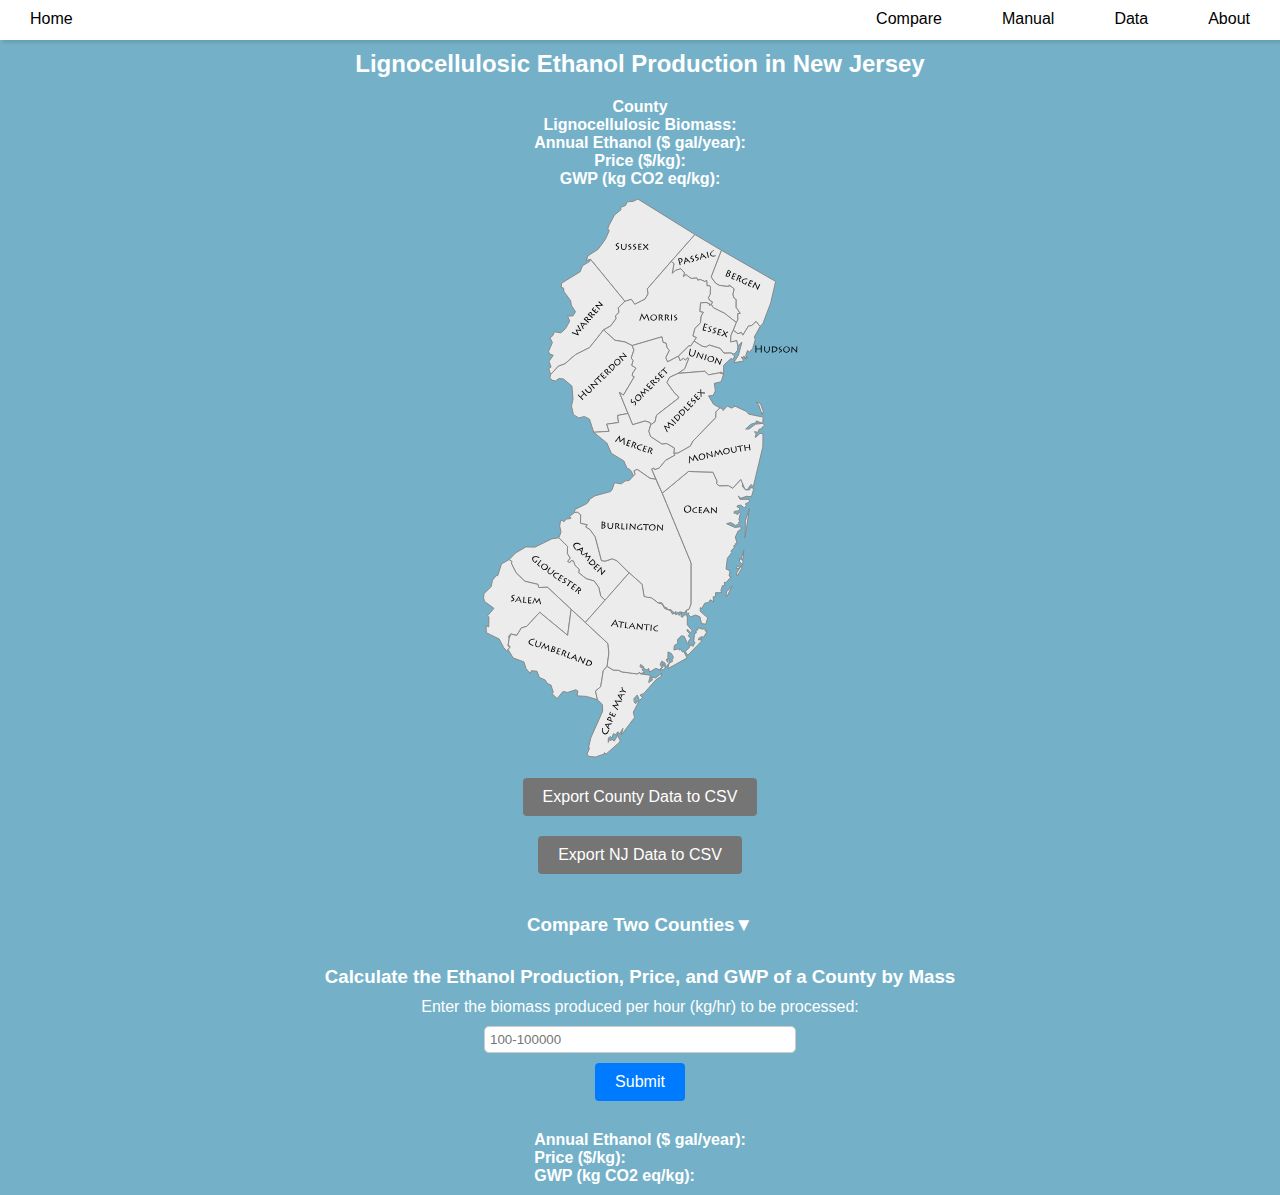
==== commit ae6275cd: "Added sidebar" ====
--- a/frontend/index.html
+++ b/frontend/index.html
@@ -11,9 +11,26 @@
 <body>
 
     <!-- Header and NavBar -->
+    <nav>
+        <ul class="sidebar">
+            <li onclick="hideSidebar()"><svg xmlns="http://www.w3.org/2000/svg" height="24px" viewBox="0 -960 960 960" width="24px" fill="#000000"><path d="m256-200-56-56 224-224-224-224 56-56 224 224 224-224 56 56-224 224 224 224-56 56-224-224-224 224Z"/></svg></li>
+            <li><a href="#compare">Compare</a></li>
+            <li><a href="#">Manual</a></li>
+            <li><a href="#">Data</a></li>
+            <li><a href="#">About</a></li>
+        </ul>
+        <ul>
+            <li><a href="#home">Home</a></li>
+            <li class="hideOnMobile"><a href="#compare">Compare</a></li>
+            <li class="hideOnMobile"><a href="#">Manual</a></li>
+            <li class="hideOnMobile"><a href="#">Data</a></li>
+            <li class="hideOnMobile"><a href="#">About</a></li>
+            <li class="menuBtn" onclick="showSidebar()"><a href="#"><svg xmlns="http://www.w3.org/2000/svg" height="25px" viewBox="0 -960 960 960" width="25px" fill="#000000"><path d="M120-240v-80h720v80H120Zm0-200v-80h720v80H120Zm0-200v-80h720v80H120Z"/></svg> </a></li>
+        </ul>
+    </nav>
 
     <header>
-        <div class="head-container">
+        <div class="head-container" id="home">
             <h2><span>
                 Lignocellulosic Ethanol Production in New Jersey
             </span></h2>
@@ -614,7 +631,7 @@
     </div>
 
     <!-- Compare Two Counties -->
-    <div class="collapsible-container">
+    <div class="collapsible-container" id="compare">
         <h3 class="collapsible-header"> 
             <span>Compare Two Counties </span>
             <span class="arrow">&#9660;</span>
--- a/frontend/main.css
+++ b/frontend/main.css
@@ -3,8 +3,84 @@
     padding: 0;
 }
 
+/* nav bar */
+nav{
+    background-color: white;
+    box-shadow: 3px 3px 3px rgba(0, 0, 0, 0.1);
+}
+
+nav ul{
+    width: 100%;
+    list-style: none;
+    display: flex;
+    justify-content: flex-end;
+    align-items: center;
+}
+
+nav li{
+    height: 40px;
+}
+
+nav a{
+    margin-top: 10px;
+    height: 100%;
+    display: flex;
+    padding: 0 30px;
+    text-decoration: none;
+    color: black;
+}
+
+nav a:hover{
+    background-color: rgb(116, 177, 201);
+    color: white;
+}
+
+nav li:first-child{
+    margin-right: auto;
+}
+
+.sidebar{
+    position: fixed;
+    top: 0;
+    right: 0;
+    height: 100vh;
+    width: 250px;
+    z-index: 999;
+    background-color: rgba(255, 255, 255, 0.3);
+    backdrop-filter: blur(10px);
+    box-shadow: -10px 0px 10px rgba(0, 0, 0, 0.1);
+    display: none;
+    flex-direction: column;
+    align-items: flex-start;
+    justify-content: flex-start;
+}
+
+.sidebar li{
+    width: 100%;
+    height: 40px;
+    display: flex;
+    align-items:flex-start;
+}
+
+.sidebar a{
+    width: 100%;
+}
+
+.menuBtn{
+    display: none;
+    position: fixed;
+    top: 3px;
+    right: 3px;
+    z-index: 1000;
+    background-color: rgba(255, 255, 255, 0.2);
+    backdrop-filter: blur(10px);
+    border-radius: 2px;
+    box-shadow: 0 0 10px rgba(0, 0, 0, 0.1);
+}
+
 /* header css */
 body{
+    min-height: 100vh;
     background-color: rgb(116, 177, 201);
     font-family: Arial, sans-serif;
 }
@@ -76,6 +152,11 @@
     
 }
 
+.highlight{
+    text-decoration: underline;
+    transition: text-decoration 0.3s ease;
+}
+
 /* map */
 svg {
     display: block;
@@ -254,4 +335,23 @@
     vertical-align: middle;
     margin-right: 8px;
     font-size: 18px;
+}
+
+@media(max-width: 720px){
+    .hideOnMobile{
+        display: none;
+    }
+    .menuBtn{
+        display: block;
+    }
+}
+
+@media(max-width: 440px){
+    .sidebar{
+        width: 100%;
+    }
+    .menuBtn{
+        top: 10px;
+        right: 10px;
+    }
 }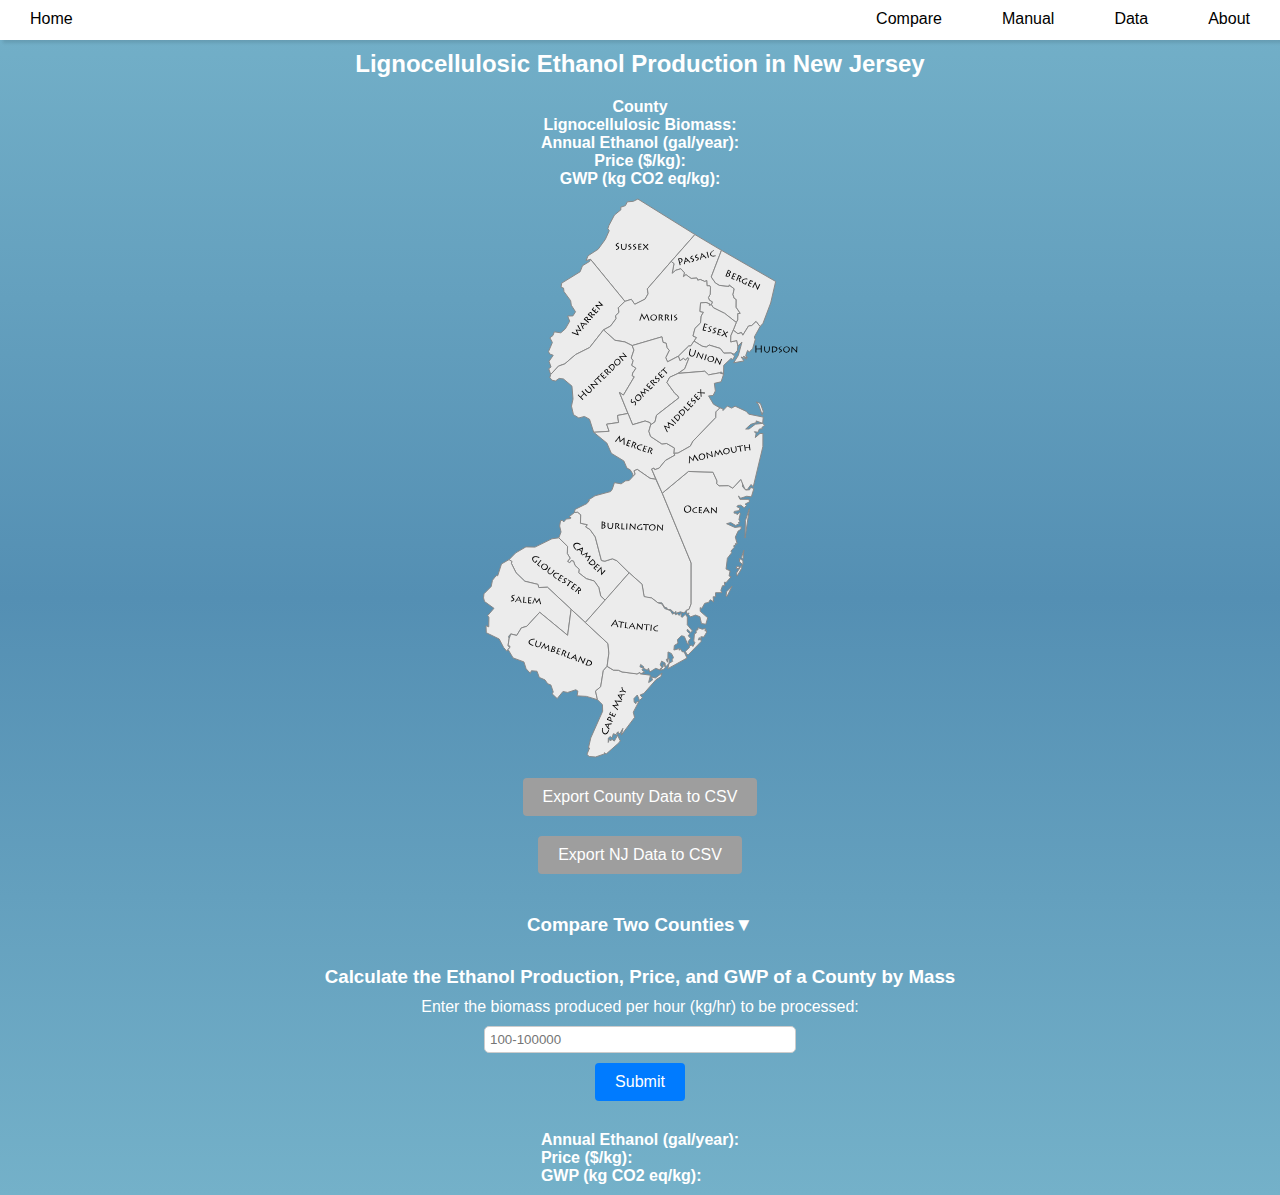
==== commit 9bb1a14e: "Changed unit for some" ====
--- a/frontend/index.html
+++ b/frontend/index.html
@@ -43,7 +43,7 @@
             <p id="info" class="info-div">
                 <b>County <br>
                 Lignocellulosic Biomass: <br>
-                Annual Ethanol ($ gal/year): <br>
+                Annual Ethanol (gal/year): <br>
                 Price ($/kg): <br>
                 GWP (kg CO2 eq/kg): </b><br>
             </p>
@@ -642,7 +642,7 @@
                     <tr>
                         <th></th>
                         <th>Biomass</th>
-                        <th>Annual Ethanol ($ gal/year)</th>
+                        <th>Annual Ethanol (gal/year)</th>
                         <th>Price ($/kg)</th>
                         <th>GWP (kg CO2 eq/kg)</th>
                     </tr>
@@ -650,14 +650,14 @@
                 <tbody>
                     <tr>
                         <td class="f-col" id="r1-name"> County 1</td>
-                        <td id="r1-biomass">0 tonnes</td>
+                        <td id="r1-biomass">0 tons</td>
                         <td id="r1-ethanol">0</td>
                         <td id="r1-price">0</td>
                         <td id="r1-gwp">0</td>
                     </tr>
                     <tr>
                         <td class="f-col" id="r2-name">County 2</td>
-                        <td id="r2-biomass">0 tonnes</td>
+                        <td id="r2-biomass">0 tons</td>
                         <td id="r2-ethanol">0</td>
                         <td id="r2-price">0</td>
                         <td id="r2-gwp">0</td>
@@ -676,7 +676,7 @@
         <input type="number" id="massInput" name="massInput" placeholder="100-100000" min="100" max="100000" required>
         <button class="btn-class" onclick="getMassInfo()" id="massBox">Submit</button>
         <div id="infoOutput">
-            <b>Annual Ethanol ($ gal/year): <br>
+            <b>Annual Ethanol (gal/year): <br>
             Price ($/kg): <br>
             GWP (kg CO2 eq/kg): <br> </b>
         </div>
--- a/frontend/main.css
+++ b/frontend/main.css
@@ -68,20 +68,18 @@
 
 .menuBtn{
     display: none;
-    position: fixed;
-    top: 3px;
-    right: 3px;
-    z-index: 1000;
-    background-color: rgba(255, 255, 255, 0.2);
-    backdrop-filter: blur(10px);
-    border-radius: 2px;
-    box-shadow: 0 0 10px rgba(0, 0, 0, 0.1);
 }
 
 /* header css */
 body{
     min-height: 100vh;
-    background-color: rgb(116, 177, 201);
+    background: linear-gradient(to bottom,
+        rgb(116, 177, 201), /* Start color */
+        rgb(100, 160, 190), /* Mid color */
+        rgb(84, 143, 179), /* Mid color */
+        rgb(100, 160, 190), /* Mid color */
+        rgb(116, 177, 201) /* End color */
+    );    
     font-family: Arial, sans-serif;
 }
 
@@ -305,12 +303,12 @@
 
 
 #export{
-    background-color: rgb(117, 117, 117);
+    background-color: rgb(158, 158, 158);
     margin-bottom: 20px;
 }
 
 #export:hover{
-    background-color: rgb(90, 90, 90);
+    background-color: rgb(130, 130, 130);
 }
 
 /* mass error and other error buttons */
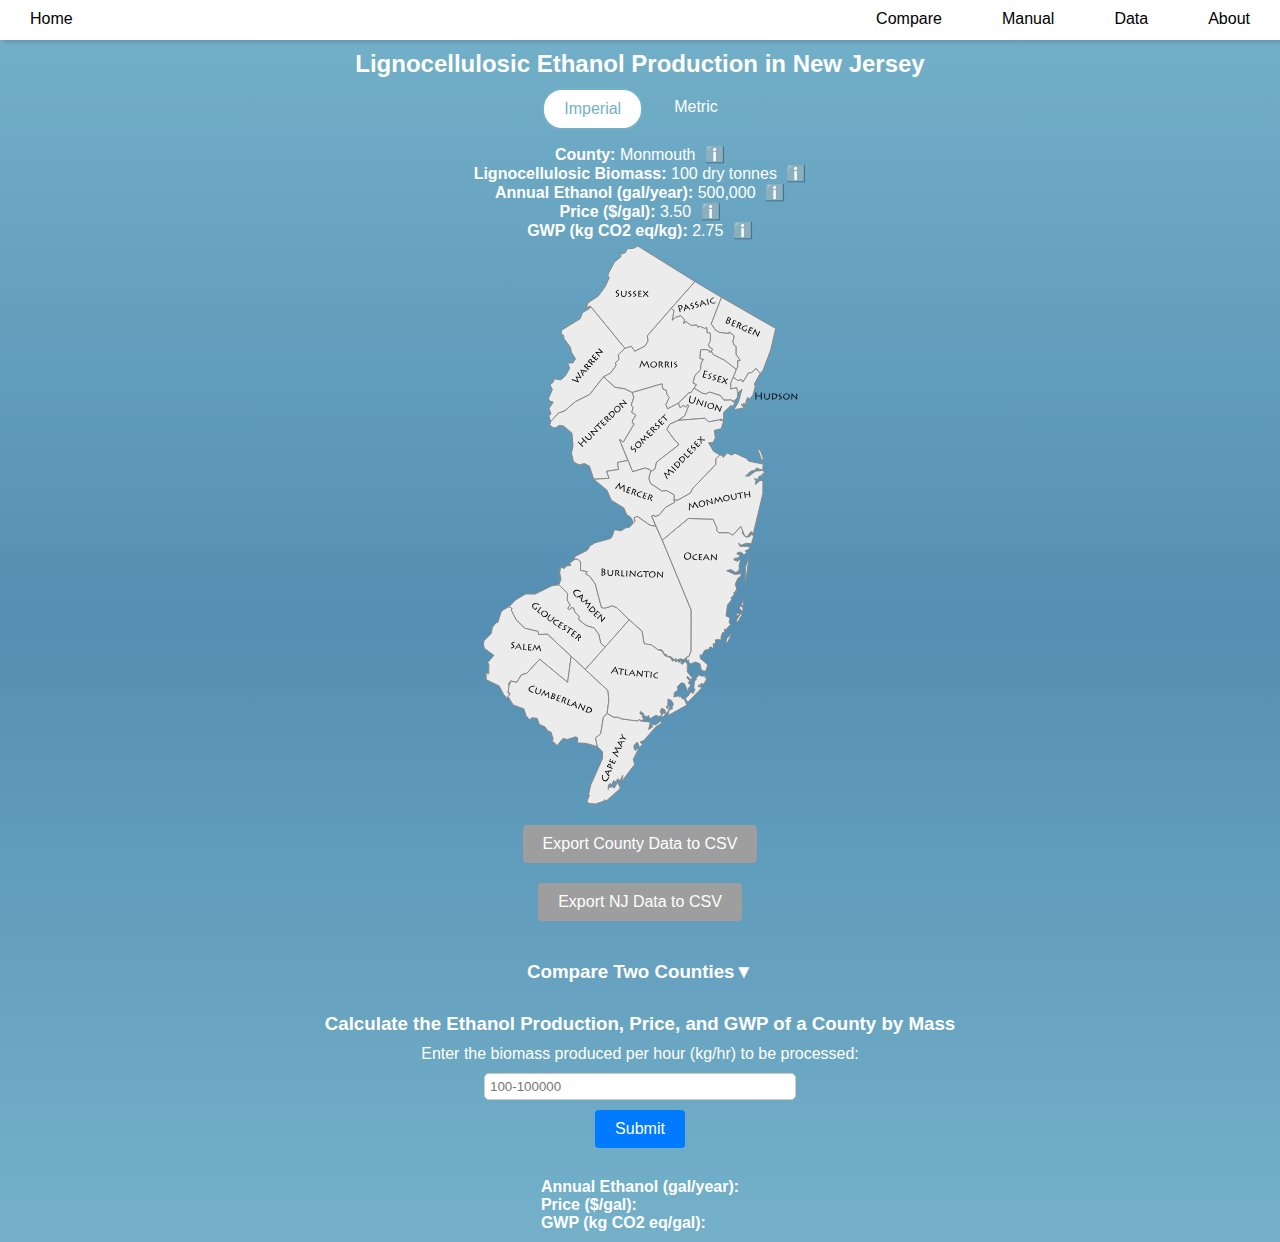
==== commit f97a18a9: "Update CSS for imperial/metric button and tooltip" ====
--- a/frontend/index.html
+++ b/frontend/index.html
@@ -29,6 +29,7 @@
         </ul>
     </nav>
 
+    <!-- header -->
     <header>
         <div class="head-container" id="home">
             <h2><span>
@@ -37,19 +38,50 @@
         </div>
     </header>
 
+    <!-- imperial/metric button -->
+    <div class="tab-container">
+        <input type="radio" id="imperial" name="unit" value="imperial" checked>
+        <label for="imperial" class="tab-label" onclick="selectUnit('imperial')">Imperial</label>
+        
+        <input type="radio" id="metric" name="unit" value="metric">
+        <label for="metric" class="tab-label" onclick="selectUnit('metric')">Metric</label>
+    </div>
+
     <!-- Holds content for the information of the counties -->
-    <div class="container">
+    <!-- <div class="container">
         <div id="info" class="info-div">
             <p id="info" class="info-div">
                 <b>County <br>
                 Lignocellulosic Biomass: <br>
                 Annual Ethanol (gal/year): <br>
-                Price ($/kg): <br>
+                Price ($/gal): <br> 
                 GWP (kg CO2 eq/kg): </b><br>
             </p>
 
         </div>
+    </div> -->
+
+    <div class="container">
+        <div id="info" class="info-div">
+            <p id="info">
+                <b>County:</b> <span id="county">Monmouth</span> 
+                <span class="info-icon">ℹ️<span class="tooltip">County name where the biomass is processed</span></span><br>
+
+                <b>Lignocellulosic Biomass:</b> <span id="biomass">100 dry tonnes</span>
+                <span class="info-icon">ℹ️<span class="tooltip">Amount of biomass available</span></span><br>
+
+                <b>Annual Ethanol (gal/year):</b> <span id="ethanol">500,000</span>
+                <span class="info-icon">ℹ️<span class="tooltip">Annual ethanol production</span></span><br>
+
+                <b>Price ($/gal):</b> <span id="price">3.50</span>
+                <span class="info-icon">ℹ️<span class="tooltip">Cost of ethanol per gallon</span></span><br> 
+
+                <b>GWP (kg CO2 eq/kg):</b> <span id="gwp">2.75</span>
+                <span class="info-icon">ℹ️<span class="tooltip">Global Warming Potential per kg</span></span><br>
+            </p>
+        </div>
     </div>
+    
     
     <!-- Map -->
     <?xml version="1.0" encoding="iso-8859-1"?>
@@ -642,9 +674,9 @@
                     <tr>
                         <th></th>
                         <th>Biomass</th>
-                        <th>Annual Ethanol (gal/year)</th>
-                        <th>Price ($/kg)</th>
-                        <th>GWP (kg CO2 eq/kg)</th>
+                        <th id="r0-ethanol">Annual Ethanol (gal/year)</th>
+                        <th id="r0-price">Price ($/gal)</th>
+                        <th id="r0-gwp">GWP (kg CO2 eq/gal)</th>
                     </tr>
                 </thead>
                 <tbody>
@@ -677,8 +709,8 @@
         <button class="btn-class" onclick="getMassInfo()" id="massBox">Submit</button>
         <div id="infoOutput">
             <b>Annual Ethanol (gal/year): <br>
-            Price ($/kg): <br>
-            GWP (kg CO2 eq/kg): <br> </b>
+            Price ($/gal): <br>
+            GWP (kg CO2 eq/gal): <br> </b>
         </div>
         <div id="errorMass">
             <b> </b>
--- a/frontend/main.css
+++ b/frontend/main.css
@@ -70,6 +70,61 @@
     display: none;
 }
 
+/* imperial/metric button */
+.tab-container {
+    display: flex;
+    gap: 10px;
+    justify-content: center;
+}
+
+input[type="radio"] {
+    display: none;
+}
+
+.tab-label {
+    padding: 10px 20px;
+    border-radius: 20px;
+    cursor: pointer;
+    color: white;
+    transition: color 0.3s;
+}
+
+input[type="radio"]:checked + .tab-label {
+    background-color: white;
+    color:  rgb(116, 177, 201);
+    border: 2px solid  rgb(116, 177, 201);
+}
+
+/* tool tip */
+.info-div {
+    display: inline-block;
+    padding: 10px;
+    border-radius: 5px;
+    text-align: left;
+}
+
+.info-icon {
+    cursor: pointer;
+    margin-left: 5px;
+    color: blue;
+}
+
+.tooltip {
+    visibility: hidden;
+    width: 200px;
+    background-color: black;
+    color: #fff;
+    text-align: center;
+    border-radius: 5px;
+    padding: 5px;
+    position: absolute;
+    z-index: 1;
+}
+
+.info-icon:hover .tooltip {
+    visibility: visible;
+}
+
 /* header css */
 body{
     min-height: 100vh;
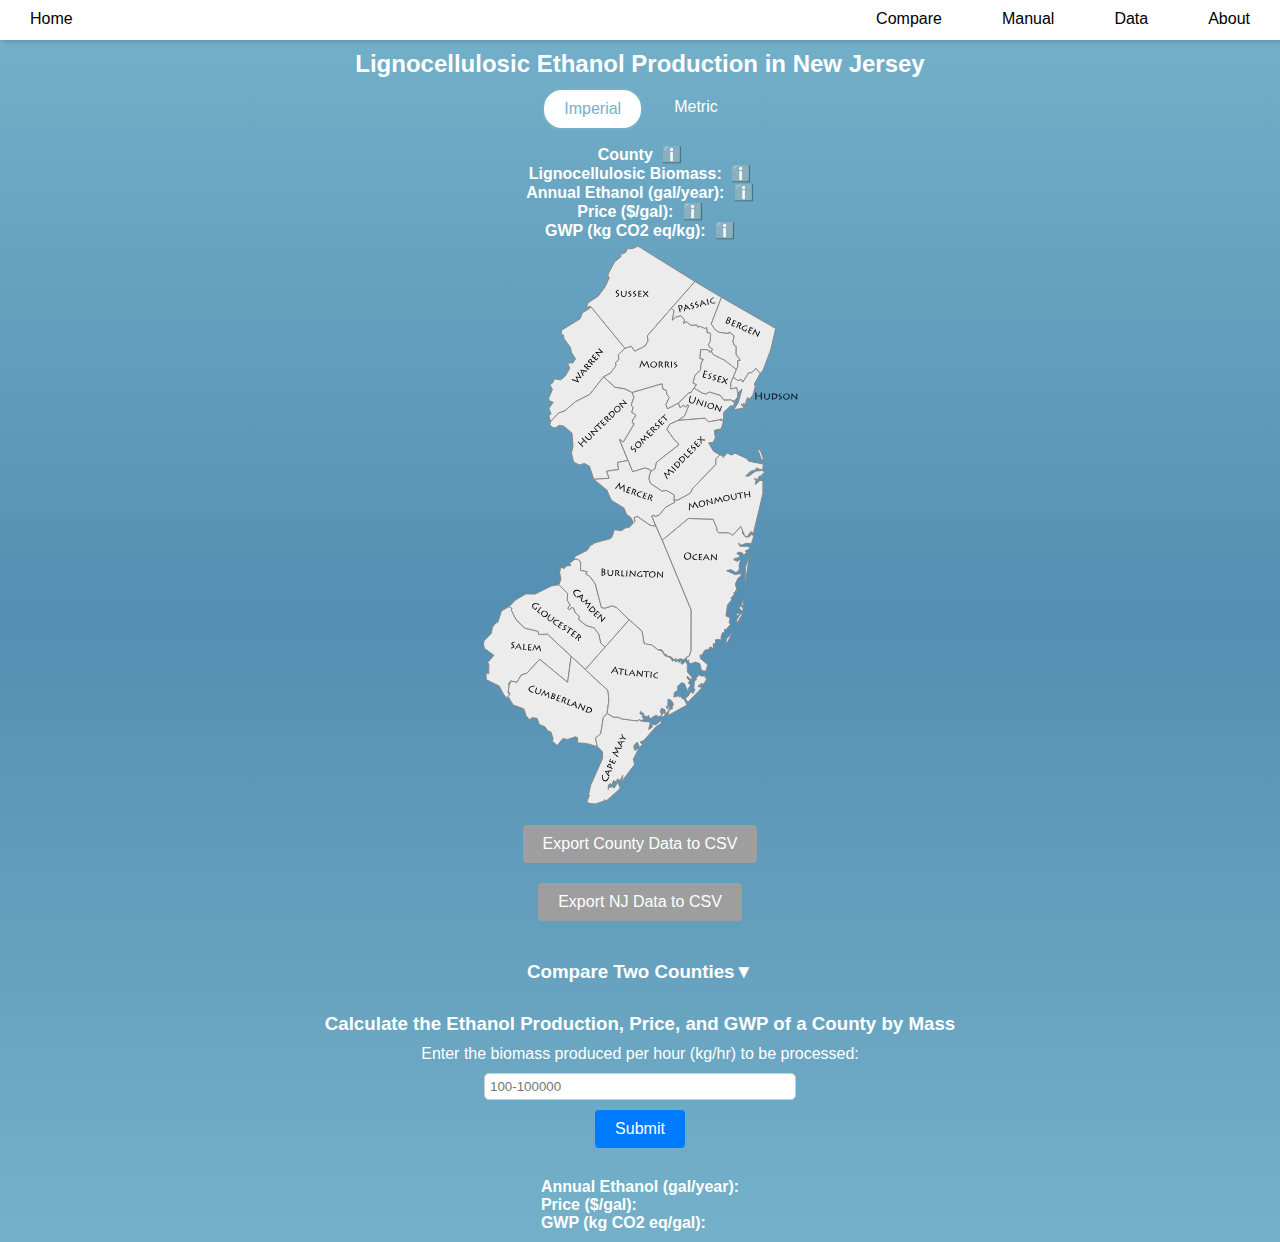
==== commit e658bc4b: "Update the frontend to use the new API endpoint" ====
--- a/frontend/index.html
+++ b/frontend/index.html
@@ -64,20 +64,20 @@
     <div class="container">
         <div id="info" class="info-div">
             <p id="info">
-                <b>County:</b> <span id="county">Monmouth</span> 
+                <b><span id="countyName">County</span></b>
                 <span class="info-icon">ℹ️<span class="tooltip">County name where the biomass is processed</span></span><br>
 
-                <b>Lignocellulosic Biomass:</b> <span id="biomass">100 dry tonnes</span>
-                <span class="info-icon">ℹ️<span class="tooltip">Amount of biomass available</span></span><br>
-
-                <b>Annual Ethanol (gal/year):</b> <span id="ethanol">500,000</span>
-                <span class="info-icon">ℹ️<span class="tooltip">Annual ethanol production</span></span><br>
-
-                <b>Price ($/gal):</b> <span id="price">3.50</span>
-                <span class="info-icon">ℹ️<span class="tooltip">Cost of ethanol per gallon</span></span><br> 
-
-                <b>GWP (kg CO2 eq/kg):</b> <span id="gwp">2.75</span>
-                <span class="info-icon">ℹ️<span class="tooltip">Global Warming Potential per kg</span></span><br>
+                <b><span id="biomass-unit">Lignocellulosic Biomass:</span></b> <span id="biomass"></span>
+                <span class="info-icon">ℹ️<span class="tooltip" id="biomass-tool">Amount of biomass available</span></span><br>
+
+                <b><span id="ethanol-unit">Annual Ethanol (gal/year):</span></b> <span id="ethanol"></span>
+                <span class="info-icon">ℹ️<span class="tooltip" id="ethanol-tool">Annual ethanol production</span></span><br>
+
+                <b><span id="price-unit">Price ($/gal):</span></b> <span id="price"></span>
+                <span class="info-icon">ℹ️<span class="tooltip" id="price-tool">Cost of ethanol per gallon</span></span><br> 
+
+                <b><span id="gwp-unit">GWP (kg CO2 eq/kg):</span></b> <span id="gwp"></span>
+                <span class="info-icon">ℹ️<span class="tooltip" id="gwp-tool">Global Warming Potential per kg</span></span><br>
             </p>
         </div>
     </div>
--- a/frontend/main.css
+++ b/frontend/main.css
@@ -106,7 +106,7 @@
 .info-icon {
     cursor: pointer;
     margin-left: 5px;
-    color: blue;
+    color: rgb(213, 213, 226);
 }
 
 .tooltip {
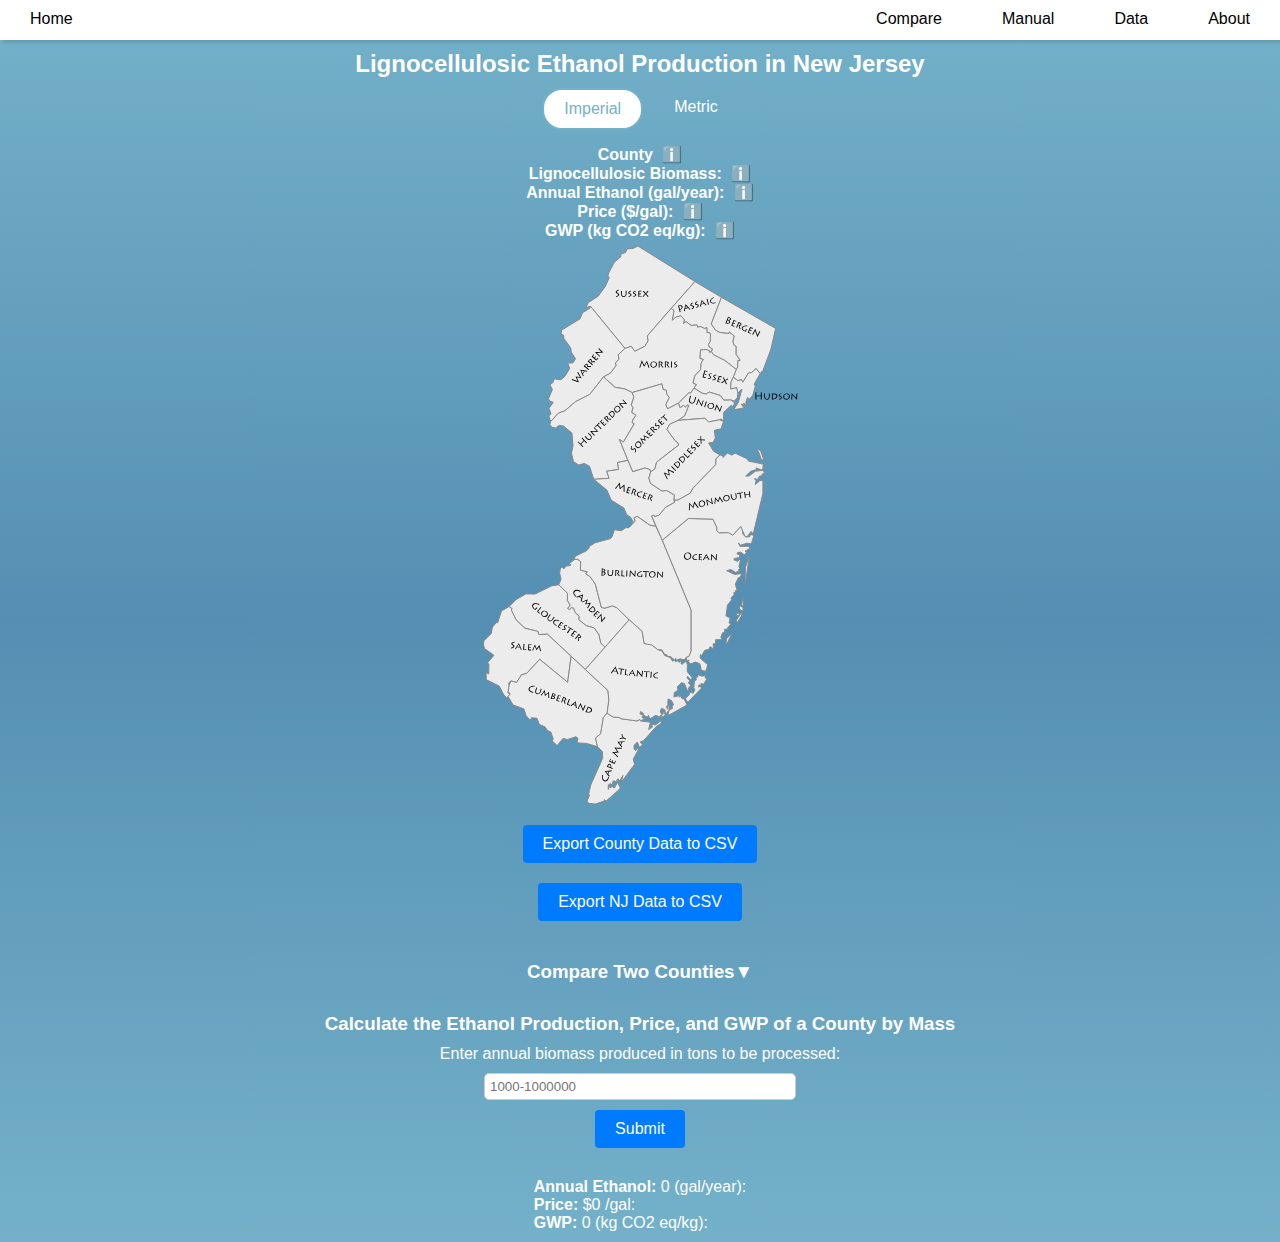
==== commit 2bb79e7d: "Adjusted mass input to the change in unit" ====
--- a/frontend/index.html
+++ b/frontend/index.html
@@ -46,20 +46,6 @@
         <input type="radio" id="metric" name="unit" value="metric">
         <label for="metric" class="tab-label" onclick="selectUnit('metric')">Metric</label>
     </div>
-
-    <!-- Holds content for the information of the counties -->
-    <!-- <div class="container">
-        <div id="info" class="info-div">
-            <p id="info" class="info-div">
-                <b>County <br>
-                Lignocellulosic Biomass: <br>
-                Annual Ethanol (gal/year): <br>
-                Price ($/gal): <br> 
-                GWP (kg CO2 eq/kg): </b><br>
-            </p>
-
-        </div>
-    </div> -->
 
     <div class="container">
         <div id="info" class="info-div">
@@ -673,7 +659,7 @@
                 <thead>
                     <tr>
                         <th></th>
-                        <th>Biomass</th>
+                        <th id="r0-biomass">Biomass</th>
                         <th id="r0-ethanol">Annual Ethanol (gal/year)</th>
                         <th id="r0-price">Price ($/gal)</th>
                         <th id="r0-gwp">GWP (kg CO2 eq/gal)</th>
@@ -682,14 +668,14 @@
                 <tbody>
                     <tr>
                         <td class="f-col" id="r1-name"> County 1</td>
-                        <td id="r1-biomass">0 tons</td>
+                        <td id="r1-biomass">0</td>
                         <td id="r1-ethanol">0</td>
                         <td id="r1-price">0</td>
                         <td id="r1-gwp">0</td>
                     </tr>
                     <tr>
                         <td class="f-col" id="r2-name">County 2</td>
-                        <td id="r2-biomass">0 tons</td>
+                        <td id="r2-biomass">0</td>
                         <td id="r2-ethanol">0</td>
                         <td id="r2-price">0</td>
                         <td id="r2-gwp">0</td>
@@ -704,13 +690,16 @@
     <div class="form-container">
 
         <h3> Calculate the Ethanol Production, Price, and GWP of a County by Mass </h3>
-        <label for="massInput">Enter the biomass produced per hour (kg/hr) to be processed:</label>
-        <input type="number" id="massInput" name="massInput" placeholder="100-100000" min="100" max="100000" required>
+        <label for="massInput">Enter annual biomass produced in <span id="m-biomass">tons</span> to be processed:</label>
+        <input type="number" id="massInput" name="massInput" placeholder="1000-1000000" min="1000" max="1000000" required>
         <button class="btn-class" onclick="getMassInfo()" id="massBox">Submit</button>
-        <div id="infoOutput">
-            <b>Annual Ethanol (gal/year): <br>
-            Price ($/gal): <br>
-            GWP (kg CO2 eq/gal): <br> </b>
+        <div id="massInfoOutput">
+            <b>Annual Ethanol: </b><span id="m-ethanol">0</span><span id="m-ethanol-unit"> (gal/year):</span><br>
+
+            <b>Price: </b>$<span id="m-price">0</span><span id="m-price-unit"> /gal:</span><br>
+
+            <b>GWP: </b> <span id="m-gwp">0</span> <span id="m-gwp-unit"> (kg CO2 eq/kg):</span><br>
+
         </div>
         <div id="errorMass">
             <b> </b>
--- a/frontend/main.css
+++ b/frontend/main.css
@@ -338,7 +338,7 @@
     background-color: #0056b3;
 }
 
-#infoOutput{
+#massInfoOutput{
     display: block;
     padding: 10px;
     border-radius: 5px;
@@ -358,12 +358,12 @@
 
 
 #export{
-    background-color: rgb(158, 158, 158);
+    background-color: #007BFF;
     margin-bottom: 20px;
 }
 
 #export:hover{
-    background-color: rgb(130, 130, 130);
+    background-color: #0056b3;
 }
 
 /* mass error and other error buttons */
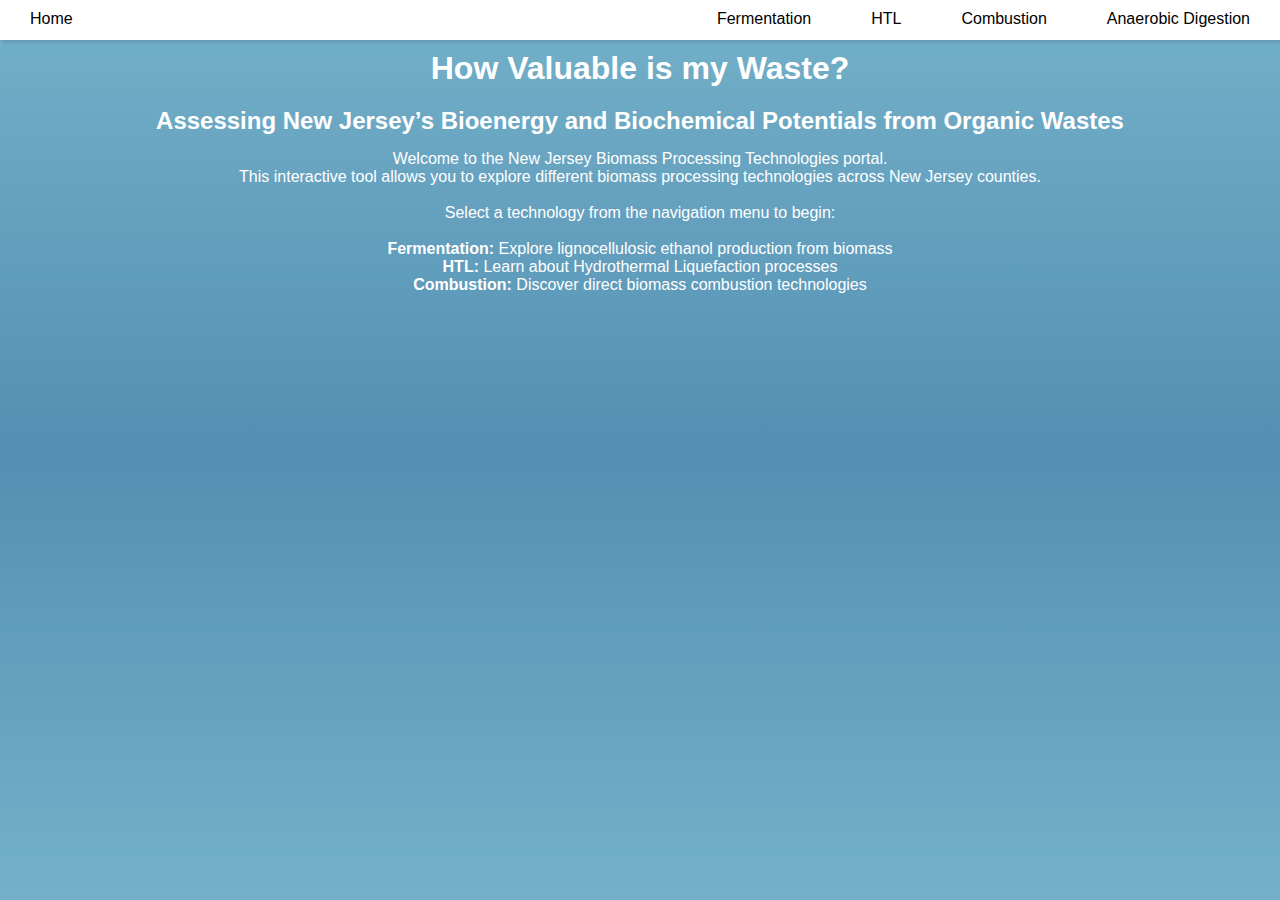
==== commit 2566b367: "Add index.html and update navbar link to point to the new home page" ====
--- a/frontend/index.html
+++ b/frontend/index.html
@@ -3,714 +3,46 @@
 <head>
     <meta charset="UTF-8">
     <meta name="viewport" content="width=device-width, initial-scale=1.0">
-    <title>Document</title>
+    <title>Biomass Processing in New Jersey</title>
     <link rel="stylesheet" href="main.css">
 </head>
 
-
 <body>
-
     <!-- Header and NavBar -->
-    <nav>
-        <ul class="sidebar">
-            <li onclick="hideSidebar()"><svg xmlns="http://www.w3.org/2000/svg" height="24px" viewBox="0 -960 960 960" width="24px" fill="#000000"><path d="m256-200-56-56 224-224-224-224 56-56 224 224 224-224 56 56-224 224 224 224-56 56-224-224-224 224Z"/></svg></li>
-            <li><a href="#compare">Compare</a></li>
-            <li><a href="#">Manual</a></li>
-            <li><a href="#">Data</a></li>
-            <li><a href="#">About</a></li>
-        </ul>
-        <ul>
-            <li><a href="#home">Home</a></li>
-            <li class="hideOnMobile"><a href="#compare">Compare</a></li>
-            <li class="hideOnMobile"><a href="#">Manual</a></li>
-            <li class="hideOnMobile"><a href="#">Data</a></li>
-            <li class="hideOnMobile"><a href="#">About</a></li>
-            <li class="menuBtn" onclick="showSidebar()"><a href="#"><svg xmlns="http://www.w3.org/2000/svg" height="25px" viewBox="0 -960 960 960" width="25px" fill="#000000"><path d="M120-240v-80h720v80H120Zm0-200v-80h720v80H120Zm0-200v-80h720v80H120Z"/></svg> </a></li>
-        </ul>
-    </nav>
+    <div id="navbar-placeholder"></div>
 
     <!-- header -->
     <header>
         <div class="head-container" id="home">
+            <h1><span>
+                How Valuable is my Waste?
+            </span></h1>
             <h2><span>
-                Lignocellulosic Ethanol Production in New Jersey
+                Assessing New Jersey’s Bioenergy and Biochemical Potentials from Organic Wastes 
             </span></h2>
         </div>
     </header>
 
-    <!-- imperial/metric button -->
-    <div class="tab-container">
-        <input type="radio" id="imperial" name="unit" value="imperial" checked>
-        <label for="imperial" class="tab-label" onclick="selectUnit('imperial')">Imperial</label>
-        
-        <input type="radio" id="metric" name="unit" value="metric">
-        <label for="metric" class="tab-label" onclick="selectUnit('metric')">Metric</label>
-    </div>
-
     <div class="container">
         <div id="info" class="info-div">
             <p id="info">
-                <b><span id="countyName">County</span></b>
-                <span class="info-icon">ℹ️<span class="tooltip">County name where the biomass is processed</span></span><br>
-
-                <b><span id="biomass-unit">Lignocellulosic Biomass:</span></b> <span id="biomass"></span>
-                <span class="info-icon">ℹ️<span class="tooltip" id="biomass-tool">Amount of biomass available</span></span><br>
-
-                <b><span id="ethanol-unit">Annual Ethanol (gal/year):</span></b> <span id="ethanol"></span>
-                <span class="info-icon">ℹ️<span class="tooltip" id="ethanol-tool">Annual ethanol production</span></span><br>
-
-                <b><span id="price-unit">Price ($/gal):</span></b> <span id="price"></span>
-                <span class="info-icon">ℹ️<span class="tooltip" id="price-tool">Cost of ethanol per gallon</span></span><br> 
-
-                <b><span id="gwp-unit">GWP (kg CO2 eq/kg):</span></b> <span id="gwp"></span>
-                <span class="info-icon">ℹ️<span class="tooltip" id="gwp-tool">Global Warming Potential per kg</span></span><br>
+                Welcome to the New Jersey Biomass Processing Technologies portal. 
+                <br>
+                This interactive tool allows you to explore different biomass processing technologies across New Jersey counties.
+                <br><br>
+                Select a technology from the navigation menu to begin:
+                <br><br>
+                <b>Fermentation:</b> Explore lignocellulosic ethanol production from biomass
+                <br>
+                <b>HTL:</b> Learn about Hydrothermal Liquefaction processes
+                <br>
+                <b>Combustion:</b> Discover direct biomass combustion technologies
             </p>
         </div>
     </div>
+        
+    <script src="script.js"></script>
+    <script src='env.js'></script>
     
-    
-    <!-- Map -->
-    <?xml version="1.0" encoding="iso-8859-1"?>
-    <svg  version="1.1" xmlns="&ns_svg;" xmlns:xlink="&ns_xlink;" xmlns:a="http://ns.adobe.com/AdobeSVGViewerExtensions/3.0/"
-        width="315" height="560" viewBox="-0.03 -0.43 315 560" enable-background="new -0.03 -0.43 315 560" xml:space="preserve">
-    <defs>
-    </defs>
-        <path class="allPaths" id="Sussex" fill-rule="evenodd" clip-rule="evenodd" fill="#ececec" stroke="#888888" d="M103.09,62.04l4.34-1.21
-            l34.48,42.12l6.34-2.03l3.46,4.97l10.32-5.2l3.03-5.3l-0.77-4.94l23.86-27.45l23.77-26.89L154.86,0.57l-4.51,2.3l-6.07,0.54
-            l-1.87,3.76l-4.76,1.68l0.27,2.43l-6.52,5.36l-5.53,10.47l-1.01,3.17l1.34,2l-3.94,8.77l-7.17,9.78l-10.04,6.47L103.09,62.04"/>
-        <path class="allPaths" id="Passaic" fill-rule="evenodd" clip-rule="evenodd" fill="#ececec" stroke="#888888" d="M188.14,63.01l2.79,2.23
-            l-1.83,9.68l3.61-3.07l5.13-1.52l3.48,4.03l-1.01,3.93l2.63-2.08l5.13,3.83l5.79-0.43l0.81,2.22l2.45-0.78l4.65,2.06l1.89-1.02
-            l0.27,5.29l2.79-0.05l0.69,1.47l-0.29,7.06l-1.76,3.3l0.95,2.61l2.92,1.63l-0.87,2.91l2,3.03l11.21,5.58l11.64,9.11l1.55-2.54
-            l0.04-6.3l2.42-0.22l-4.11-6.12l0.07-7.83l-2.05-1.22l-1.18-3.72l1.23-5.66l-5.15-3.97l-0.12,1.51l-9.41-1.03l-4.11-2.45l-4.18-5.96
-            l10.22-26.62l-26.55-15.77L188.14,63.01"/>
-        <path class="allPaths" id="Bergen" fill-rule="evenodd" clip-rule="evenodd" fill="#ececec" stroke="#888888" d="M228.23,78.51l4.18,5.96
-            l4.11,2.45l9.41,1.03l0.12-1.51l5.15,3.97l-1.23,5.66l1.18,3.72l2.05,1.22l-0.07,7.83l4.11,6.12l-2.42,0.22l-0.04,6.3l-1.55,2.54
-            l-3.03,7.73l4.66,3.47l3.56-1.03l1.37,2.54l5.71-9.15l3.23-0.49l4.3-4.02l4.07,5.04l2.88-3.24l7.69-20.35l4.97-21.5l-54.19-31.15
-            L228.23,78.51"/>
-        <path class="allPaths" id="Warren" fill-rule="evenodd" clip-rule="evenodd" fill="#ececec" stroke="#888888" d="M65.47,153.19l1.21,2.35
-            l3.51,1.31L66,162.92l2.03,5.67l-2.33,1.69l1.97,5.76l7.82-8.39l6.25-2.21l10.81-9.28l14.08-7.08l13.88-17.67l6.84-3.67l2.74-3.52
-            l2.98-4.14l-0.57-2.73l3.43-3.4l-0.72-4.6l6.69-6.41l-34.48-42.12l-0.72,2.12l-7.26,4.33l-2.33,6.07L78.66,84.68l-0.62,4.12
-            l2.48,0.88l0.44,3.52l6.65,9.04l0.66,4.54l4.2,6.58l-2.64,4.14l-5.2,0.08l2.03,5.21l-4.34,7.64l-4.55,3.95l-6.49-0.96l-1.33,3.63
-            l-3.08,2.34l2.49,4.64L65.47,153.19"/>
-        <path class="allPaths" id="Morris" fill-rule="evenodd" clip-rule="evenodd" fill="#ececec" stroke="#888888" d="M120.51,131.42l11.37,10.41
-            l10,1.67l7.27,3.62l29.73-8.72l1.12,5.54l3.18,0.92l0.75,4.41l2.31,2.64l-3.57,7.26l1.84,4.25l10.99-5.77l10.21-10.08l2.03-0.09
-            l3.3-4.81l2.5-3.57L210,137.6l1.95-7.61l5.58-5.53l0.67-6.9l2.23-3.77l-3.49-0.73l0.59-8.57l5.46-0.45l3.54,1.39l-0.36,1.4
-            l2.22-0.54l0.87-2.91l-2.92-1.63l-0.95-2.61l1.76-3.3l0.29-7.06l-0.69-1.47l-2.79,0.05l-0.27-5.29l-1.89,1.02l-4.65-2.06l-2.45,0.78
-            l-0.81-2.22l-5.79,0.43l-5.13-3.83l-2.63,2.08l1.01-3.93l-3.48-4.03l-5.13,1.52l-3.61,3.07l1.83-9.68l-2.79-2.23l-23.86,27.45
-            l0.77,4.94l-3.03,5.3l-10.32,5.2l-3.46-4.97l-6.34,2.03l-6.69,6.41l0.72,4.6l-3.43,3.4l0.57,2.73l-2.98,4.14l-2.74,3.52
-            L120.51,131.42"/>
-        <path class="allPaths" id="Essex" fill-rule="evenodd" clip-rule="evenodd" fill="#ececec" stroke="#888888" d="M210,137.6l3.52,1.51l-2.5,3.57
-            l8.09,5.07l4.13,0.89l2.9-2.03l11.04,3.38l3.67,4.73l7.24-0.16l3.07,1.21l3.17-3.62l0.55-4.58l-1.13-5.49l-6.06,1.4l0.18-6.22
-            l2.34-5.51l3.03-7.73l-11.64-9.11l-11.21-5.58l-2-3.03l-2.22,0.54l0.36-1.4l-3.54-1.39l-5.46,0.45l-0.59,8.57l3.49,0.73l-2.23,3.77
-            l-0.67,6.9l-5.58,5.53L210,137.6"/>
-        <path class="allPaths" id="Hunterdon" fill-rule="evenodd" clip-rule="evenodd" fill="#ececec" stroke="#888888" d="M66.84,179.16l2.03,2.6
-            l3.55,0.78l3.69-2.54l4.31,0.51l8.49,7.18l1.09,12.85l-1.56,7.16l2,8.54l5.34,3.29l5.62-1.5l5.1,2.78l4.18,13.07l15.41-0.99
-            l-2.47-7.11l11.95-1.68l-1.07-7.06l10.47-2l-8.55-21l3.96,2.62l10.86-18.32l-2.06-1.04l0.48-2.68l3.27-4.8l-4.21-2.93l1.41-4.73
-            l-1.94-2.53l2.7-8.02l-1.76-4.47l-7.27-3.62l-10-1.67l-11.37-10.41l-13.88,17.67l-14.08,7.08l-10.81,9.28l-6.25,2.21l-7.82,8.39
-            L66.84,179.16"/>
-        <path class="allPaths" id="Somerset" fill-rule="evenodd" clip-rule="evenodd" fill="#ececec" stroke="#888888" d="M136.44,194.03l8.55,21
-            l4.56,11.26l12.52-3.72l4.94,1.66l0.62,2.16l4.33-2.99l1.54-6.63l22.29-17.3l-1-2.1l-3.1-2.57l-7.81-10.73l2.74-5.19l8.49-3.91
-            l6.64-4.62l4.02-10.19l-0.77-1.03l-2.62,2.3l-2.08-1.61l-3.2,2.44l-1.59-4.6l-10.99,5.77l-1.84-4.25l3.57-7.26l-2.31-2.64
-            l-0.75-4.41l-3.18-0.92l-1.12-5.54l-29.73,8.72l1.76,4.47l-2.7,8.02l1.94,2.53l-1.41,4.73l4.21,2.93l-3.27,4.8l-0.48,2.68l2.06,1.04
-            l-10.86,18.32L136.44,194.03"/>
-        <path class="allPaths" id="Union" fill-rule="evenodd" clip-rule="evenodd" fill="#ececec" stroke="#888888" d="M195.11,174.97l26.54-2.15
-            l3.85,3.63l10.91-1.99l1.91-0.99l2.21,2.36l0.16-8.94l7.28-6.85l1.88,1.05l1.79-3.48l-3.55-3.04l-7.24,0.16l-3.67-4.73l-11.04-3.38
-            l-2.9,2.03l-4.13-0.89l-8.09-5.07l-3.3,4.81l-2.03,0.09l-10.21,10.08l1.59,4.6l3.2-2.44l2.08,1.61l2.62-2.3l0.77,1.03l-4.02,10.19
-            L195.11,174.97"/>
-        <path class="allPaths" id="Mercer" fill-rule="evenodd" clip-rule="evenodd" fill="#ececec" stroke="#888888" d="M110.69,233.87l13.13,10.77
-            l4.52,10.29l12.45,7.56l3.06,7.13l3.31,1.76l2.53,4l0.17,2.71l2.3-2.48l-1.1-3.24l3.19-1.4l12.7,8.86l5.9,1.07l-4.22-10.28
-            l2.36-0.94l0.7,1.61l4.46-1.6l6.21-7.59l9.52-5.36l-0.9-1.87l0.44-5.35l-7.75-4.48l-4.85,0.45l-11.27-7.5l-1.7-5.16l1.78-6.45
-            l-0.62-2.16l-4.94-1.66l-12.52,3.72l-4.56-11.26l-10.47,2l1.07,7.06l-11.95,1.68l2.47,7.11L110.69,233.87"/>
-        <path class="allPaths" id="Hudson" fill-rule="evenodd" clip-rule="evenodd" fill="#ececec" stroke="#888888" d="M247.67,143.48l6.06-1.4
-            l1.13,5.49l4.09-3.97l-3.69,13.49l-4.62,7.27l10.34-1.86l-2.91-3.94l5.71,2l-3.62-2.67l4.28,1.47l-1.76-2.27l1.85-5.07l1.74,1.53
-            l3.38-3.37l2.54-9l-0.87-2.68l5.78-10.37l-4.07-5.04l-4.3,4.02l-3.23,0.49l-5.71,9.15l-1.37-2.54l-3.56,1.03l-4.66-3.47l-2.34,5.51
-            L247.67,143.48"/>
-        <path class="allPaths" id="Middlesex" fill-rule="evenodd" clip-rule="evenodd" fill="#ececec" stroke="#888888" d="M165.85,232.84l1.7,5.16
-            l11.27,7.5l4.85-0.45l7.75,4.48l-0.44,5.35l3.97-0.18l12.35-6.99l2.69-5l22.79-23.54l0.18-5.75l3.96-3.97l-6.47-3.7l-4.89-8.29
-            l4.46-0.38l2.32-4.56l-1.02-7.6l6.75-1.54l2.48-7.57l-4.11-1.37l-10.91,1.99l-3.85-3.63l-26.54,2.15l-8.49,3.91l-2.74,5.19
-            l7.81,10.73l3.1,2.57l1,2.1l-22.29,17.3l-1.54,6.63l-4.33,2.99L165.85,232.84"/>
-        <path class="allPaths" id="Camden" fill-rule="evenodd" clip-rule="evenodd" fill="#ececec" stroke="#888888" d="M75.8,339.4l8.74,8.61l-0.29,7.05
-            l2.82,4.61L84.51,363l2.23,1.35l1.41-2.06l2.3,0.38l1.53,4.38l4.08,3.68l-0.41,3.61l7.58,5.9l7.94,2.36l4.56,6.45l1.96,8.67
-            l4.52,4.04l23.89-27.39l-12.27-12.07l-4.46-1.95l-7.48,2.38l-3.47-0.61l-6.23-23.7l-5.26-7.38l-4.18-2.53l1.57-2.24l-6.89-1.49
-            l0.28-8.39l-3.09-2.66l-3.23,0.39l-5.24,4.15l1.9,1.12l-1.01,0.8l-3.86,0.41l-2.48,2.88l-1.39-1.66l-1.75,0.42l-0.96,5.33l1.41,5.96
-            L75.8,339.4"/>
-        <path class="allPaths" id="Gloucester" fill-rule="evenodd" clip-rule="evenodd" fill="#ececec" stroke="#888888" d="M25.99,361.2l2.84,1.82
-            l-0.44,1.95l4.67,9.42l8.74,8.42l13.05,3.14l0.93,3.18l8.65-0.33l23.7,22.11l14.16,13.15l19.89-22.27l-4.47-4.09l-1.96-8.67
-            l-4.56-6.45l-7.94-2.36l-7.58-5.9l0.41-3.61l-4.08-3.68l-1.53-4.38l-2.3-0.38l-1.41,2.06L84.51,363l2.56-3.32l-2.82-4.61l0.29-7.05
-            l-8.74-8.61l-6.91,0.94l-16.93,8.33l-9.09-0.23l-10.16,5.98L25.99,361.2"/>
-        <path class="allPaths" id="Burlington" fill-rule="evenodd" clip-rule="evenodd" fill="#ececec" stroke="#888888" d="M91.39,314.11l3.23-0.39
-            l3.09,2.66l-0.28,8.39l6.89,1.49l-1.57,2.24l4.18,2.53l5.26,7.38l6.23,23.7l3.47,0.61l7.48-2.38l4.46,1.95l12.27,12.07l12.9,11.49
-            l2.04,12.3l4.31,1.44l3.27-0.06l6.28,4.89l3.89-0.01l2.98,4.56l2.4,0.61l-0.5,1.67l3.92-0.11l3.62,3.28l1.72-1.47l-0.05,1.96
-            l4.44-1.52l3.79,1.13l2.02-2.52l2.78-0.96l2.19-5.56l0.03-40.85l-28.92-69.9l-6.38-13.82l-5.9-1.07l-12.7-8.86l-3.19,1.4l1.1,3.24
-            l-2.3,2.48l-3.71,3.99l-3.56,0.28l-4.48,3.03l-6.7-1.2l-2.14,6.56l-1.7,2.37l-15.61,4.25l-6.84,4.36l1.25,0.33l-2.45,3.02
-            l-11.89,5.88L91.39,314.11"/>
-        <path class="allPaths" id="Salem" fill-rule="evenodd" clip-rule="evenodd" fill="#ececec" stroke="#888888" d="M0.5,399.46l1.04,3.67l9.41,6.78
-            l-6.28,7.25l1.23,1.83l-0.21,9.45l-2.72-1.2l0.3,7.05l12.91,6.3l4.42,8.51l3.16,3.63l1.26-1.64l1.6-1.86l-1.58-2.17l1.03-6.69
-            l-0.52-2.44l2.15-2.41l5.99,1.47l4.64-7.52l5.47-1.63l12.84-13.98l27.96,23.03l3.51-25.99l-23.7-22.11l-8.65,0.33l-0.93-3.18
-            l-13.05-3.14l-8.74-8.42l-4.67-9.42l0.44-1.95l-2.84-1.82l-7.53,4.33l-3.77,11.8l-1.53-0.14l-3.69,4.63l-1.3,6.32l-7.24,7.28
-            L0.5,399.46"/>
-        <path class="allPaths" id="Cumberland" fill-rule="evenodd" clip-rule="evenodd" fill="#ececec" stroke="#888888" d="M25.03,451.1l5.05,8.41
-            l10.8,3.96l2.21,6.93l4.25,4.54l1.01-2.63l5.6,0.48l2.34,6.24l5.61,2.4l2.76,3.9l3.16,1.2l2.4,7.03l-1.1,1.84l5.02,4.75l5.78-7.08
-            l4.69,0.94l8.19-2.68l2.04,1.35l-0.79,4.76l9.33,0.51l11.08,3.33l-1.98-8.67l5.18-4.3l2.64-16.17l3.77-4.26l1.78-13.12l-0.92-9.63
-            l-22.65-21.07l-14.16-13.15l-3.51,25.99l-27.96-23.03l-12.84,13.98l-5.47,1.63l-4.64,7.52l-5.99-1.47l-1.63,4.84l-1.03,6.69
-            l1.88,0.69l-0.29,1.48L25.03,451.1"/>
-        <path class="allPaths" id="Cape_May" fill-rule="evenodd" clip-rule="evenodd" fill="#ececec" stroke="#888888" d="M103.92,555.91l2.18,2.14
-            l6.37,0.53l8.92-3.08l0.01-1.28l1.65,1.47l12.92-11.42l1.27-1.87l-2.66-5.47l-1.04-2.33l1.74-1.21l-0.23,1.27l1.89,0.5l2.96-5.23
-            l-1.59,6.73L151.56,519l-1.29-5.26l5.63-10.76l-2.71,0.55l-0.29,1.68l-1.7-1.39l-0.29-3.67l3.36-3.55l2.22,5.4l2.89-2.71l-2.22-2.74
-            l3.68-1.54l12.27-13.9l4.78-2.89l1.11-3.6l-6.66,4.91l-3.77-1.03l0.84,3.14l-3.8,2.46l1.85-7.35l-10.05-1.29l-0.51-1.47l-2.89,1.55
-            l-1.94-0.48l-13.12-1.55l-3.49-1.64l-5.17-0.2l-6.23-3.77l-3.77,4.26l-2.64,16.17l-5.18,4.3l1.98,8.67l4.98,4.91l0.17,6.65
-            l-11.85,26.6l-2.36,10.17l1.13-0.08L103.92,555.91 M125.21,544.03l0.09-4.38l1.89-1.49l1.89,1.25l1.19-4.13l4.32,1.64l-3.37,5.76
-            l-2.69-2.21l-0.65,1.93l-1.46-1.39L125.21,544.03"/>
-        <path class="allPaths" id="Atlantic" fill-rule="evenodd" clip-rule="evenodd" fill="#ececec" stroke="#888888" d="M184.45,463.78l-1.16-2.87
-            l1.55-0.34L184.45,463.78 M186.25,460.29l-1.41,0.27l0.15-7.03l3.38,1.49l2.11,4.05l-1.65,2.48l0.81,1.31l-3.66,2L186.25,460.29
-            M156.93,468.39l0.67-2.38l3.25,2.5l-0.54,1.21L156.93,468.39 M124.93,445.13l0.92,9.63l-1.78,13.12l6.23,3.77l5.17,0.2l3.49,1.64
-            l15.06,2.03l2.89-1.55l0.51,1.47l4.18-1.82l-2.73-2.14l1.45-1.78l4.03,2.12l1.09-2.07l1.25,3.89l6.02-3.72l4.43,1.68l0.25-1.65
-            l1.71-0.59l-1.89-2.97l1.36-3.68l3.46,1.92l0.36,4.25l3.61-4.02l-1.16,5.38l19.14-10.65l-2.88-6.13l-2.11-0.25l-1.66-2.9l-0.96,1.54
-            l-0.12-1.66l-5.37,1.4l0.45-4.57l3.64-2.18l-0.55-3.54l3.99-4l2.91,0.79l3.2,7.56l1.52,0.13l-0.99-2.36l2.53-3.49l-2.31-2.52
-            l1.57-2.17l-2.89-2.71l0.49-1.75l3.14,3.18l1.89-1.29l-5.21-6.32l0.06-7.85l-2.07-2.56l-2.94,2.82l-1.29-0.55l0.29-3.65l-2.19,2.46
-            l-1.68-1.72l-1.85,1.05l-1.36-1.92l-1.61,1.44l-2.22-3.67l-5.74-2.11l-2.75-4.57l-3.99-1.08l-6.28-4.89l-7.57-1.39l-2.04-12.3
-            l-12.9-11.49l-43.83,49.7L124.93,445.13 M180.36,471.14l2.02-2.25l-2.41-3.63l0.25,2.83l-1.13,1.29l-1.96,2.24L180.36,471.14
-            M203.7,455.83l1.41,0.64l12.96-13.34l-0.23-4.84l2.94,0.34l2.82-4.86l-0.29-1.98l-1.33,0.91l0.46-2.64l-3.28,0.67l-4.12-1.53
-            l-0.32,2.35l-1.77,0.16l0.22,2.86l-1.75,0.7l-0.68,7.4l1.2,1.61l-2.06,3.79l-1.32-1.35l-2.37,0.88l0.25,1.45l-4.06,3.87
-            L203.7,455.83 M217.88,440.85l-1.58-1.67l-1.08,2.3L217.88,440.85"/>
-        <path class="allPaths" id="Ocean" fill-rule="evenodd" clip-rule="evenodd" fill="#ececec" stroke="#888888" d="M208.14,364.63l-0.03,40.85
-            l-2.19,5.56l-2.78,0.96l0.83,3.69l2.04-1.17l-0.67,1.5l2.1,2.45l5.04-1.85l4.38,1.71l1.58,6.79l4.35,0.69l1.87-6.48l-7.44-6.44
-            l-0.07-3.65l1.67,0.72l2.9-5.08l3.9-0.9l1.57-2.68l3.42,2.13l-0.49-5.08l2.47,0.08l-0.06-4.14l6.25-0.05l-0.92-2.3l1.67-4.74
-            l2.28,0.07l-0.46-3.43l1.79,0.22l4.94-5.69l-2.04-0.85l1.03-5.1l-4.05-1.83l1.37-10.83l4.3-5.56l-0.79-1.55l3.39-3.79l-0.64-1.5
-            l1.75-0.57l-0.07-1.65l1.83,0.38l-1.86-6.86l2.78-6.01l2.91-1.85l0.15-2.62l-6.25,0.85l-8.31-3.77l4.14-1.1l4.89,2.86l3.81-1.81
-            l-1.2-0.99l1.85-1.13l-1.17-1.81l1.35-6.08l-0.67-1.28l-2.63,2.35l-0.12-1.31l-2.87-0.3l0.31-1.7l4.88-0.76l0.71-2.59l-3.01-1.32
-            l0.89-1.28l3.12-0.26l3.38,2.71l2.14-2.46l-1.21-1.37l4.33-2.26l-0.49-2.49l-9.06,0.02l-1.54-3.27l2.29,2.16l5.96-1.97l4.7,0.6
-            l2.5-8.35l-3.28-1.12l-1.03,2.37l-3.84,0.16l-3-2.86l-0.49-5.43l-1.4-2.21l-8.06,8.72l-4.24-2.5l-9.41,0.12l-2.36-1.96l0.28-2.85
-            l-4.08-8.79l-24.53-0.69l-26.16,21.71L208.14,364.63 M244.02,397.9l5.04-10.18l-5.53,5.68l-0.58,4.42L244.02,397.9 M256.4,370.17
-            l-0.5-2.24l-2,0.01l-0.69,2.06L256.4,370.17 M254.11,377.64l4.55-7.74l0.11-3.31l-2.37,3.58l-2.87,4.34L254.11,377.64
-            M256.59,363.45l3.21,2.88l0.14-4.17l-3.58-2.14L256.59,363.45 M259.94,360.85l0.87-9l-2.38,7.31L259.94,360.85 M266.37,310.21
-            l-3.99,11.87l-0.37,17.49L266.37,310.21"/>
-        <path class="allPaths" id="Monmouth" fill-rule="evenodd" clip-rule="evenodd" fill="#ececec" stroke="#888888" d="M272.45,225.7l-6.43,4.86
-            l-3.39,0.06l5.06-4.71l5.77-1.8l-0.36-1.63l6.53,2.45L272.45,225.7 M179.21,294.74l26.16-21.71l24.53,0.69l4.08,8.79l-0.28,2.85
-            l2.36,1.96l9.41-0.12l4.24,2.5l8.06-8.72l4.05,9.7l2.28,0.74l3.95-5.39l2.2,2.29l9.61-40.18l0.04-13.06l-2.95-0.03l-4.69,4.12
-            l0.79-3.91l-1.63-1.99l3.52,0.62l1.41-3.29l2.96-0.2l-0.49-1.26l2.73-2.22l-1.92-1.99l0.58-6.24l-14.51-2.98l-2.4-2.75l-11.21-5.24
-            l-3.52,1.97l-4.27-2.1l-4.34,4.54l-0.04-1.7l-3.02-0.99l-3.96,3.97l-0.18,5.75l-22.79,23.54l-2.69,5l-12.35,6.99l-3.97,0.18
-            l0.9,1.87l-9.52,5.36l-6.21,7.59l-4.46,1.6l-0.7-1.61l-2.36,0.94L179.21,294.74 M275.51,206.14l3.63,10.23l1.07-3.49l-2.84-7.89
-            l-4.21-1.44L275.51,206.14"/>
-        <path d="M27.83,402.22c1-0.01,2.32-0.28,2.47-1.07c0.09-0.49-0.17-0.81-0.81-1.32c-0.75-0.61-1.25-1.13-1.12-1.83
-            c0.2-1.04,1.83-1.74,3.24-1.79l0.06,0.8c-0.62-0.01-2.16,0.18-2.32,1.01c-0.1,0.51,0.54,0.96,0.91,1.28
-            c0.66,0.58,1.2,1.01,1.05,1.81c-0.18,0.96-1.4,1.82-3.37,1.91L27.83,402.22z"/>
-        <path d="M31.9,403.31c0.57-0.79,3.68-5.29,3.92-5.59l0.02,0c0.63,1.29,2.36,5.33,2.85,6.28l-0.86,0.4
-            c-0.12-0.34-0.87-2.11-0.95-2.27l-3.08-0.22c-0.15,0.25-1.01,1.65-1.18,1.92L31.9,403.31z M36.64,401.49
-            c-0.08-0.2-0.91-2.22-0.99-2.37c-0.15,0.18-1.36,2.07-1.45,2.2L36.64,401.49z"/>
-        <path d="M41.48,398.52c-0.05,0.19-0.21,1.85-0.29,2.92l-0.17,2.34c0.22,0.02,1.3,0.09,2.27,0.12l-0.06,0.8
-            c-0.29-0.02-2.98-0.3-3.21-0.32c0.11-0.44,0.24-2.26,0.26-2.46l0.08-1.13c0.01-0.14,0.14-2.19,0.13-2.35L41.48,398.52z"/>
-        <path d="M48.18,405c-0.3-0.02-3.03-0.27-3.21-0.28c0.06-0.45,0.17-2.26,0.18-2.46l0.07-1.13c0.01-0.14,0.11-2.19,0.11-2.35
-            c0.22,0.01,2.59,0.03,3.04,0.02l0,0.72c-0.39-0.02-2.03-0.08-2.18-0.09l-0.13,2.08c0.17,0.01,1.33,0.04,1.88,0.02l-0.01,0.73
-            c-0.15-0.01-0.58-0.04-1-0.08c-0.41-0.02-0.81-0.06-0.91-0.07l-0.12,2.02c0.22,0.01,1.44,0.11,2.29,0.11L48.18,405z"/>
-        <path d="M49.27,404.89c0.18-0.35,2.48-5.65,2.55-5.86l0.04,0c0.22,0.56,1.6,3.79,1.83,4.3c0.33-0.45,2.45-3.42,2.63-3.66l0.03,0
-            c0.21,0.71,1.43,4.98,1.73,5.9l-0.85,0.24c-0.16-0.66-1.1-4.23-1.19-4.57c-0.33,0.44-2.12,2.9-2.56,3.49l-0.02,0
-            c-0.43-0.99-1.32-3.06-1.65-3.86c-0.2,0.51-1.61,4.02-1.73,4.34L49.27,404.89z"/>
-        <path d="M53.29,363.59c-0.26,0.28-0.85,0.94-0.94,1.04c-0.44-0.18-1.22-0.71-1.83-1.28c-1.65-1.56-1.83-3.48-0.7-4.68
-            c0.78-0.82,3.19-1.68,6.64,0.17l-0.45,0.77c-1.96-1.24-4.39-1.41-5.48-0.26c-0.71,0.76-0.81,2.26,0.63,3.62
-            c0.31,0.29,0.65,0.52,0.88,0.63l1.15-1.22c0.2-0.21,0.42-0.47,0.45-0.52l0.68,0.65c-0.17,0.17-0.33,0.33-0.54,0.55L53.29,363.59z"/>
-        <path d="M58.46,362.16c-0.15,0.12-1.25,1.38-1.93,2.21l-1.5,1.81c0.17,0.14,1,0.83,1.77,1.42l-0.51,0.62
-            c-0.22-0.19-2.25-1.98-2.42-2.12c0.35-0.3,1.51-1.7,1.64-1.85l0.72-0.87c0.09-0.11,1.38-1.7,1.47-1.84L58.46,362.16z"/>
-        <path d="M58.67,366.59c1.15-1.5,3.18-1.88,4.93-0.54c1.4,1.07,1.78,2.7,0.67,4.16c-0.81,1.06-2.77,2.08-4.85,0.49
-            C57.83,369.49,57.76,367.78,58.67,366.59z M63.5,369.67c0.92-1.21,0.54-2.46-0.41-3.18c-1.26-0.96-2.74-0.6-3.61,0.55
-            c-0.77,1.01-0.71,2.33,0.4,3.17C60.96,371.05,62.48,371.01,63.5,369.67z"/>
-        <path d="M66.46,370.86c-0.8,1.12-1.1,1.68-1.15,2.34c-0.05,0.67,0.22,1.17,0.75,1.54c0.64,0.45,1.21,0.42,1.72,0.23
-            c0.7-0.26,1.3-1.09,2.08-2.18l0.17-0.24c0.34-0.48,0.6-0.91,0.78-1.18l0.74,0.53c-0.11,0.16-0.43,0.62-0.82,1.16l-0.23,0.33
-            c-0.95,1.33-1.64,2.1-2.65,2.35c-0.8,0.19-1.49,0.06-2.28-0.51c-0.4-0.28-1.13-0.89-1.1-2.04c0.02-0.76,0.27-1.41,1.46-3.08
-            l0.27-0.37c0.23-0.32,0.59-0.82,0.71-0.98l0.73,0.52c-0.14,0.17-0.39,0.48-0.84,1.12L66.46,370.86z"/>
-        <path d="M73.23,380.45c-0.16-0.07-0.53-0.27-0.98-0.58c-2.56-1.74-2.23-3.58-1.77-4.25c0.81-1.19,2.91-1.86,5.79-0.56l-0.31,0.71
-            c-1.77-0.92-3.8-0.96-4.63,0.26c-0.56,0.83-0.39,2.08,1.41,3.3c0.31,0.21,0.65,0.38,0.85,0.46L73.23,380.45z"/>
-        <path d="M77.23,383.1c-0.25-0.17-2.49-1.75-2.64-1.85c0.27-0.36,1.27-1.88,1.38-2.05l0.62-0.94c0.08-0.12,1.19-1.84,1.27-1.98
-            c0.18,0.12,2.23,1.32,2.63,1.54l-0.36,0.62c-0.33-0.21-1.72-1.08-1.84-1.17l-1.14,1.74c0.14,0.09,1.13,0.7,1.62,0.96l-0.38,0.63
-            c-0.13-0.08-0.48-0.33-0.82-0.57c-0.34-0.23-0.67-0.45-0.75-0.51l-1.11,1.69c0.18,0.12,1.19,0.81,1.93,1.23L77.23,383.1z"/>
-        <path d="M79.11,383.57c0.87,0.35,2.06,0.67,2.42,0.09c0.24-0.37,0.09-0.71-0.29-1.34c-0.45-0.74-0.74-1.35-0.4-1.87
-            c0.51-0.8,2.13-0.75,3.34-0.24l-0.22,0.69c-0.54-0.24-1.87-0.69-2.27-0.07c-0.25,0.39,0.17,0.93,0.38,1.33
-            c0.38,0.69,0.73,1.24,0.35,1.84c-0.48,0.74-1.81,0.94-3.5,0.28L79.11,383.57z"/>
-        <path d="M83.95,387.3c0.16-0.16,1.52-2.23,2.26-3.36l0.65-1c-0.86-0.56-1.97-1.23-2.1-1.27l0.44-0.68c0.18,0.2,1.97,1.4,2.05,1.45
-            l0.67,0.44c0.14,0.09,1.82,1.15,2.1,1.25l-0.44,0.68c0-0.04-1.38-0.99-1.99-1.39l-0.72,1.11c-0.94,1.45-1.97,3.19-2.05,3.35
-            L83.95,387.3z"/>
-        <path d="M90.32,391.83c-0.24-0.18-2.41-1.86-2.55-1.97c0.29-0.35,1.36-1.82,1.48-1.98l0.66-0.91c0.08-0.11,1.27-1.78,1.36-1.92
-            c0.18,0.13,2.17,1.42,2.55,1.66l-0.39,0.61c-0.32-0.23-1.67-1.16-1.79-1.25l-1.22,1.68c0.14,0.1,1.1,0.75,1.57,1.03l-0.4,0.61
-            c-0.12-0.09-0.46-0.35-0.8-0.6c-0.33-0.24-0.65-0.48-0.73-0.54l-1.19,1.63c0.18,0.13,1.15,0.86,1.87,1.32L90.32,391.83z"/>
-        <path d="M94.34,391.58c-0.2,0.25-1.55,1.93-1.61,2.04l-0.73-0.6c0.15-0.13,1.86-2.23,1.97-2.36l0.44-0.53
-            c0.17-0.2,1.27-1.57,1.35-1.71c0.33,0.27,0.95,0.76,1.48,1.31c0.84,0.87,1.07,1.69,0.6,2.26c-0.44,0.54-1.24,0.66-2.1,0.52
-            c-0.02,0.39,0.1,2.77,0.15,3.13l-0.92,0.03c0-0.16,0.01-3.41,0.03-3.86c0.49,0.11,1.49,0.33,2.03-0.32c0.25-0.31,0.34-0.9-0.97-1.99
-            L94.34,391.58z"/>
-        <path d="M50.21,447.38c-0.3-0.03-0.76-0.12-1.33-0.28c-3.27-0.95-3.52-3.15-3.26-4.03c0.46-1.57,2.49-3.16,6.06-2.78l-0.09,0.85
-            c-2.27-0.39-4.47,0.4-4.95,2.05c-0.34,1.17,0.26,2.54,2.55,3.21c0.38,0.11,0.8,0.17,1.15,0.19L50.21,447.38z"/>
-        <path d="M53.48,444.22c-0.42,1.31-0.53,1.94-0.38,2.58c0.16,0.65,0.57,1.04,1.19,1.24c0.74,0.24,1.28,0.03,1.7-0.31
-            c0.59-0.46,0.91-1.43,1.31-2.71l0.09-0.28c0.18-0.56,0.29-1.05,0.38-1.36l0.87,0.28c-0.06,0.18-0.22,0.72-0.42,1.36l-0.12,0.38
-            c-0.49,1.55-0.92,2.5-1.81,3.04c-0.7,0.43-1.4,0.51-2.32,0.21c-0.47-0.15-1.35-0.5-1.67-1.6c-0.21-0.73-0.18-1.42,0.45-3.38
-            l0.14-0.44c0.12-0.37,0.32-0.96,0.38-1.15l0.86,0.27c-0.08,0.21-0.23,0.58-0.46,1.32L53.48,444.22z"/>
-        <path d="M57.84,449.7c0.26-0.29,3.77-4.89,3.88-5.07l0.04,0.01c0.08,0.6,0.64,4.06,0.74,4.61c0.43-0.36,3.2-2.73,3.44-2.92
-            l0.03,0.01c0.03,0.74,0.19,5.17,0.25,6.15l-0.89,0.03c0.01-0.67-0.05-4.37-0.06-4.72c-0.43,0.35-2.76,2.31-3.33,2.77l-0.02-0.01
-            c-0.18-1.06-0.54-3.29-0.67-4.15c-0.32,0.45-2.53,3.51-2.72,3.8L57.84,449.7z"/>
-        <path d="M69.05,449.26c0.08-0.24,0.54-1.59,0.57-1.77c0.45,0.16,1.02,0.36,1.35,0.51c1.68,0.74,1.72,1.49,1.57,1.93
-            c-0.11,0.31-0.54,0.84-1.59,0.87l-0.01,0.02c0.6,0.31,1.23,1.01,0.97,1.72c-0.38,1.08-1.95,1.43-4.12,0.67l-0.17-0.06
-            c0.2-0.43,1.06-2.84,1.11-3L69.05,449.26z M68.68,452.83c0.98,0.27,2.05,0.26,2.34-0.55c0.22-0.62-0.51-1.22-1.59-1.55L68.68,452.83
-            z M69.6,450.22c0.94,0.32,1.88,0.06,2.07-0.48c0.25-0.72-0.8-1.19-1.4-1.4L69.6,450.22z"/>
-        <path d="M76.11,456.23c-0.28-0.1-2.83-1.12-3-1.18c0.18-0.41,0.8-2.12,0.87-2.31l0.39-1.06c0.05-0.13,0.73-2.07,0.77-2.22
-            c0.21,0.08,2.48,0.76,2.91,0.89l-0.21,0.69c-0.37-0.13-1.92-0.65-2.06-0.71l-0.71,1.96c0.16,0.06,1.26,0.42,1.8,0.56l-0.22,0.7
-            c-0.14-0.05-0.54-0.21-0.93-0.36c-0.39-0.14-0.76-0.29-0.85-0.32l-0.69,1.9c0.21,0.07,1.35,0.51,2.16,0.75L76.11,456.23z"/>
-        <path d="M79.83,454.73c-0.11,0.3-0.83,2.33-0.86,2.45l-0.88-0.33c0.1-0.18,1.03-2.71,1.09-2.88l0.24-0.65
-            c0.09-0.24,0.69-1.9,0.71-2.06c0.4,0.15,1.15,0.41,1.83,0.76c1.08,0.55,1.56,1.25,1.3,1.95c-0.24,0.66-0.96,1.03-1.82,1.18
-            c0.11,0.37,1,2.58,1.16,2.91l-0.86,0.33c-0.05-0.15-1.1-3.23-1.23-3.66c0.5-0.06,1.52-0.17,1.81-0.97c0.14-0.38,0.03-0.96-1.56-1.56
-            L79.83,454.73z"/>
-        <path d="M86.88,453.8c-0.1,0.16-0.74,1.71-1.12,2.71l-0.84,2.2c0.21,0.08,1.21,0.46,2.14,0.77l-0.29,0.75
-            c-0.27-0.1-2.76-1.15-2.98-1.23c0.23-0.39,0.88-2.09,0.95-2.28l0.4-1.06c0.05-0.13,0.76-2.05,0.8-2.21L86.88,453.8z"/>
-        <path d="M87.46,460.11c0.76-0.62,4.93-4.14,5.24-4.38l0.02,0.01c0.27,1.41,0.89,5.76,1.11,6.81l-0.93,0.16
-            c-0.03-0.36-0.29-2.26-0.32-2.44l-2.92-1.02c-0.21,0.21-1.4,1.33-1.64,1.55L87.46,460.11z M92.51,459.59
-            c-0.02-0.21-0.3-2.38-0.33-2.55c-0.19,0.14-1.85,1.65-1.98,1.75L92.51,459.59z"/>
-        <path d="M94.78,463.27c0.29-0.57,2.33-4.89,2.7-5.69l0.05,0.02c0.13,0.36,2.4,5.83,2.56,6.18c0.09-0.22,1.6-3.85,1.72-4.11
-            l0.81,0.38c-0.23,0.46-1.71,3.61-2.56,5.58l-0.04-0.01c-0.15-0.31-2.55-6.02-2.61-6.17l-0.02-0.01c-0.04,0.16-1.68,3.98-1.78,4.24
-            L94.78,463.27z"/>
-        <path d="M103.99,463.03c0.07-0.17,0.78-1.81,0.84-2.04c0.48,0.21,1.33,0.57,2.03,0.94c2.63,1.4,2.3,2.8,2.06,3.34
-            c-1.09,2.49-4.32,2.16-6.51,1.2c0.19-0.34,1.06-2.27,1.15-2.48L103.99,463.03z M103.56,466.16c2.3,0.83,3.95,0.06,4.45-1.08
-            c0.53-1.2-0.49-2.24-2.61-3.12L103.56,466.16z"/>
-        <path d="M126.01,531.71c-0.06,0.3-0.2,0.74-0.42,1.3c-1.29,3.16-3.5,3.17-4.35,2.82c-1.52-0.62-2.88-2.81-2.12-6.32l0.83,0.18
-            c-0.63,2.22-0.08,4.49,1.51,5.14c1.13,0.46,2.56,0.01,3.46-2.2c0.15-0.37,0.26-0.78,0.31-1.13L126.01,531.71z"/>
-        <path d="M125.92,531.1c-0.6-0.77-4.02-5.04-4.24-5.35l0.01-0.02c1.41-0.24,5.78-0.74,6.83-0.93l0.14,0.94
-            c-0.36,0.02-2.27,0.23-2.44,0.26l-1.09,2.89c0.2,0.22,1.29,1.44,1.51,1.68L125.92,531.1z M125.53,526.04
-            c-0.21,0.02-2.39,0.24-2.56,0.27c0.13,0.2,1.6,1.89,1.7,2.02L125.53,526.04z"/>
-        <path d="M129.37,523.63c-0.33-0.16-2.2-0.99-2.76-1.23l-0.85-0.37c-0.18-0.08-1.73-0.72-1.84-0.77c0.15-0.35,0.5-1.13,0.8-1.61
-            c0.66-1.04,1.46-1.52,2.29-1.16c1.12,0.48,1.5,1.94,1.11,3.62l0.44,0.19c0.16,0.07,1.01,0.44,1.18,0.5L129.37,523.63z
-            M127.51,521.84c0.23-1.07,0.13-2.09-0.77-2.48c-0.28-0.12-1.14-0.27-1.85,1.35L127.51,521.84z"/>
-        <path d="M132.94,515.64c-0.12,0.28-1.3,2.75-1.37,2.92c-0.4-0.21-2.07-0.94-2.25-1.02l-1.04-0.45c-0.13-0.06-2.01-0.86-2.17-0.91
-            c0.09-0.2,0.92-2.42,1.07-2.85l0.68,0.25c-0.16,0.36-0.78,1.88-0.84,2.01l1.91,0.83c0.07-0.16,0.5-1.23,0.67-1.76l0.68,0.26
-            c-0.06,0.14-0.24,0.53-0.42,0.91c-0.16,0.38-0.33,0.74-0.37,0.83l1.85,0.81c0.09-0.2,0.6-1.31,0.89-2.11L132.94,515.64z"/>
-        <path d="M134.5,511.74c-0.3-0.35-5.31-4.95-5.5-5.09l0.01-0.02c0.7-0.02,4.85-0.22,5.43-0.29c-0.37-0.55-2.84-3.94-3.04-4.25
-            l0.01-0.02c0.89,0.02,6.07,0.39,7.2,0.43l-0.02,0.94c-0.79-0.08-5.24-0.41-5.64-0.41c0.36,0.56,2.49,3.46,2.91,4.1l-0.01,0.02
-            c-1.22,0.08-3.95,0.22-4.94,0.21c0.48,0.44,3.91,3.5,4.22,3.76L134.5,511.74z"/>
-        <path d="M138.68,501.96c-0.57-0.79-3.83-5.18-4.05-5.5l0.01-0.02c1.42-0.19,5.81-0.53,6.86-0.69l0.1,0.94
-            c-0.36,0.01-2.28,0.15-2.45,0.17l-1.19,2.85c0.19,0.22,1.24,1.48,1.44,1.73L138.68,501.96z M138.47,496.89
-            c-0.21,0.01-2.4,0.15-2.56,0.18c0.13,0.2,1.53,1.95,1.63,2.08L138.47,496.89z"/>
-        <path d="M142.63,494.14c-0.18-0.09-0.97-0.51-1.07-0.56l-0.54-0.26c-1-0.48-2.01-0.39-2.85-0.11c-0.5,0.17-1.03,0.45-1.33,0.73
-            l-0.5-0.65c0.42-0.33,1.09-0.67,1.41-0.77c0.6-0.19,1.43-0.4,2.16-0.28l0-0.01c-0.52-0.55-0.82-1.07-1.07-1.74
-            c-0.21-0.54-0.32-1.45-0.25-1.94l0.77,0.08c-0.07,0.5-0.02,1.21,0.26,1.91c0.33,0.84,0.95,1.6,1.77,1.99l0.69,0.33
-            c0.11,0.05,0.81,0.35,0.97,0.41L142.63,494.14z"/>
-        <path d="M92.93,351.37c-0.25-0.17-0.61-0.47-1.03-0.9c-2.4-2.42-1.55-4.46-0.9-5.11c1.17-1.15,3.71-1.55,6.64,0.51l-0.49,0.7
-            c-1.8-1.44-4.1-1.82-5.32-0.61c-0.87,0.86-1.01,2.35,0.67,4.05c0.28,0.28,0.62,0.54,0.92,0.73L92.93,351.37z"/>
-        <path d="M93.55,351.47c0.92-0.31,6.07-2.17,6.44-2.28l0.02,0.01c-0.23,1.42-1.17,5.71-1.33,6.77l-0.93-0.17
-            c0.09-0.35,0.51-2.22,0.54-2.4l-2.38-1.97c-0.27,0.12-1.78,0.76-2.08,0.88L93.55,351.47z M98.47,352.73
-            c0.05-0.21,0.55-2.34,0.57-2.5c-0.23,0.06-2.31,0.9-2.46,0.95L98.47,352.73z"/>
-        <path d="M99,356.3c0.37-0.13,5.71-2.35,5.9-2.45l0.03,0.03c-0.23,0.56-1.47,3.84-1.66,4.36c0.55-0.1,4.14-0.76,4.44-0.81l0.02,0.02
-            c-0.34,0.66-2.42,4.58-2.85,5.45l-0.78-0.42c0.34-0.58,2.14-3.81,2.31-4.12c-0.54,0.09-3.54,0.62-4.26,0.74l-0.01-0.01
-            c0.38-1.01,1.17-3.12,1.49-3.93c-0.5,0.23-3.95,1.78-4.26,1.93L99,356.3z"/>
-        <path d="M108.19,362c0.13-0.12,1.46-1.33,1.61-1.52c0.35,0.39,0.98,1.07,1.46,1.7c1.82,2.36,0.94,3.5,0.51,3.89
-            c-2.02,1.82-4.82,0.19-6.42-1.59c0.32-0.23,1.9-1.63,2.07-1.78L108.19,362z M106.51,364.67c1.75,1.71,3.57,1.68,4.49,0.85
-            c0.97-0.88,0.47-2.24-1.09-3.92L106.51,364.67z"/>
-        <path d="M112.62,371.89c-0.22-0.2-2.18-2.12-2.31-2.25c0.33-0.31,1.56-1.65,1.69-1.8l0.76-0.83c0.09-0.1,1.47-1.63,1.57-1.75
-            c0.16,0.15,1.99,1.66,2.35,1.94l-0.46,0.56c-0.29-0.26-1.52-1.34-1.63-1.45l-1.41,1.53c0.13,0.12,1.01,0.87,1.44,1.21l-0.47,0.56
-            c-0.11-0.1-0.42-0.4-0.72-0.69c-0.3-0.28-0.59-0.56-0.66-0.62l-1.37,1.49c0.16,0.15,1.05,0.99,1.71,1.53L112.62,371.89z"/>
-        <path d="M114.01,372.99c0.45-0.46,3.7-3.96,4.29-4.61l0.04,0.03c0.02,0.38,0.53,6.28,0.57,6.66c0.15-0.18,2.69-3.19,2.87-3.4
-            l0.66,0.6c-0.36,0.37-2.72,2.93-4.12,4.55l-0.03-0.03c-0.05-0.34-0.61-6.5-0.62-6.67l-0.02-0.01c-0.09,0.14-2.81,3.29-2.98,3.51
-            L114.01,372.99z"/>
-        <path d="M127.85,427.52c0.67-0.88,4.3-6.12,4.59-6.46l0.02,0c0.68,1.53,2.42,6.32,2.95,7.44l-0.92,0.44
-            c-0.15-0.4-0.92-2.58-1.01-2.75l-3.46-0.33c-0.14,0.17-1.22,1.97-1.43,2.29L127.85,427.52z M133.27,425.51
-            c-0.08-0.23-0.98-2.71-1.06-2.88c-0.18,0.2-1.65,2.47-1.76,2.62L133.27,425.51z"/>
-        <path d="M137.19,429.09c0.08-0.21,0.39-2.67,0.55-4.01l0.15-1.18c-1.02-0.13-2.31-0.24-2.44-0.22l0.1-0.8
-            c0.25,0.1,2.38,0.39,2.48,0.41l0.79,0.1c0.17,0.02,2.14,0.23,2.43,0.2l-0.1,0.8c-0.01-0.04-1.68-0.29-2.4-0.38l-0.16,1.31
-            c-0.21,1.72-0.37,3.73-0.37,3.9L137.19,429.09z"/>
-        <path d="M143.41,423.83c-0.06,0.18-0.29,1.84-0.41,2.9l-0.27,2.33c0.22,0.03,1.29,0.15,2.26,0.22l-0.09,0.79
-            c-0.29-0.03-2.96-0.43-3.19-0.45c0.13-0.44,0.34-2.25,0.36-2.45l0.13-1.12c0.02-0.14,0.23-2.18,0.23-2.34L143.41,423.83z"/>
-        <path d="M145.54,429.81c0.57-0.79,3.66-5.3,3.89-5.61l0.02,0c0.64,1.28,2.38,5.32,2.88,6.27l-0.86,0.4
-            c-0.13-0.33-0.88-2.1-0.96-2.26l-3.08-0.21c-0.15,0.26-1,1.65-1.17,1.93L145.54,429.81z M150.27,427.97c-0.08-0.2-0.92-2.22-1-2.37
-            c-0.15,0.18-1.35,2.08-1.44,2.21L150.27,427.97z"/>
-        <path d="M153.45,430.9c0.11-0.63,0.83-5.36,0.95-6.23l0.05,0c0.23,0.3,3.97,4.89,4.22,5.19c0.02-0.24,0.43-4.15,0.46-4.43l0.88,0.13
-            c-0.09,0.5-0.6,3.95-0.85,6.08l-0.04,0c-0.24-0.25-4.17-5.03-4.27-5.16l-0.02,0c0,0.16-0.47,4.29-0.49,4.57L153.45,430.9z"/>
-        <path d="M162.78,431.79c0.07-0.21,0.31-2.68,0.43-4.03l0.11-1.19c-1.03-0.09-2.31-0.17-2.45-0.14l0.07-0.81
-            c0.25,0.09,2.39,0.32,2.49,0.33l0.8,0.07c0.17,0.02,2.14,0.17,2.44,0.12l-0.07,0.81c-0.02-0.04-1.69-0.24-2.41-0.3l-0.12,1.31
-            c-0.16,1.72-0.25,3.74-0.25,3.91L162.78,431.79z"/>
-        <path d="M168.46,429.73c-0.07,0.85-0.18,2.36-0.18,2.56l-0.94-0.08c0.05-0.37,0.24-2.35,0.26-2.57l0.08-0.92
-            c0.01-0.15,0.17-2.24,0.17-2.45l0.97,0.09c-0.03,0.15-0.18,1.43-0.27,2.45L168.46,429.73z"/>
-        <path d="M175.01,432.93c-0.17,0.02-0.59,0.02-1.14-0.03c-3.09-0.26-3.7-2.02-3.63-2.83c0.12-1.44,1.62-3.04,4.77-3.33l0.08,0.77
-            c-1.99,0.07-3.78,1.03-3.9,2.5c-0.08,1,0.68,2,2.85,2.19c0.37,0.03,0.75,0.01,0.96-0.02L175.01,432.93z"/>
-        <path d="M118.67,325.36c0.01-0.3,0.03-1.98,0.01-2.19c0.53,0.01,0.99,0.04,1.38,0.1c2.01,0.22,2.27,1.01,2.26,1.57
-            c-0.01,0.38-0.23,1.06-1.3,1.53l0,0.02c0.69,0.13,1.55,0.7,1.53,1.6c-0.03,1.19-1.57,2.3-3.97,2.25l-0.08,0
-            c0.06-0.55,0.14-3.57,0.15-3.76L118.67,325.36z M119.42,329.53c1.09-0.08,2.1-0.58,2.12-1.52c0.02-0.7-0.79-1.21-2.05-1.18
-            L119.42,329.53z M119.51,326.26c1.1,0,1.85-0.65,1.86-1.32c0.02-0.9-1.11-1.07-1.8-1.11L119.51,326.26z"/>
-        <path d="M125.4,326.42c-0.04,1.38,0.01,2.01,0.34,2.58c0.33,0.58,0.83,0.85,1.48,0.87c0.78,0.03,1.24-0.32,1.56-0.76
-            c0.44-0.61,0.48-1.63,0.53-2.96l0.01-0.29c0.02-0.59,0-1.09,0-1.41l0.91,0.03c-0.01,0.19-0.01,0.75-0.04,1.42l-0.01,0.4
-            c-0.05,1.63-0.21,2.65-0.91,3.42c-0.56,0.6-1.21,0.87-2.18,0.84c-0.49-0.02-1.44-0.12-2.05-1.09c-0.4-0.64-0.56-1.32-0.49-3.38
-            l0.01-0.46c0.01-0.39,0.04-1.01,0.05-1.21l0.9,0.03c-0.02,0.22-0.06,0.62-0.09,1.4L125.4,326.42z"/>
-        <path d="M133.15,328.02c-0.01,0.32-0.06,2.47-0.04,2.6l-0.94-0.03c0.04-0.2,0.12-2.9,0.13-3.08l0.02-0.69
-            c0.01-0.26,0.05-2.02,0.03-2.18c0.43,0.01,1.22,0.02,1.98,0.14c1.19,0.18,1.88,0.7,1.85,1.44c-0.03,0.7-0.59,1.28-1.35,1.69
-            c0.22,0.32,1.76,2.13,2.02,2.39l-0.71,0.58c-0.1-0.12-2.06-2.72-2.32-3.08c0.46-0.21,1.38-0.64,1.41-1.49
-            c0.01-0.4-0.28-0.92-1.98-0.99L133.15,328.02z"/>
-        <path d="M139.5,324.9c-0.05,0.19-0.15,1.86-0.19,2.92l-0.09,2.35c0.22,0.01,1.3,0.05,2.27,0.04l-0.03,0.8
-            c-0.29-0.01-2.98-0.2-3.21-0.21c0.1-0.45,0.16-2.26,0.17-2.46l0.04-1.13c0-0.14,0.06-2.19,0.05-2.35L139.5,324.9z"/>
-        <path d="M144.2,328.46c-0.03,0.85-0.06,2.37-0.06,2.57l-0.94-0.04c0.03-0.37,0.12-2.36,0.13-2.58l0.04-0.92
-            c0.01-0.15,0.06-2.25,0.04-2.45l0.97,0.04c-0.03,0.15-0.1,1.44-0.14,2.46L144.2,328.46z"/>
-        <path d="M146.45,331.12c0.07-0.64,0.51-5.39,0.58-6.27l0.05,0c0.25,0.29,4.25,4.65,4.52,4.93c0.01-0.24,0.18-4.17,0.2-4.45
-            l0.89,0.07c-0.06,0.51-0.36,3.98-0.49,6.12l-0.04,0c-0.25-0.24-4.46-4.78-4.56-4.9l-0.02,0c0.01,0.16-0.22,4.32-0.22,4.6
-            L146.45,331.12z"/>
-        <path d="M159.25,330.28c-0.01,0.33-0.02,1.09-0.03,1.2c-0.42,0.13-1.26,0.22-2.02,0.19c-2.06-0.08-3.24-1.21-3.18-2.61
-            c0.04-1,1.17-2.85,4.54-3.59l0.15,0.79c-1.98,0.29-3.71,1.5-3.76,2.85c-0.03,0.89,0.67,1.86,2.47,1.93
-            c0.38,0.01,0.76-0.02,0.94-0.08l0.05-1.38c0.01-0.25,0-0.54-0.01-0.59l0.89,0.03l-0.03,0.65L159.25,330.28z"/>
-        <path d="M162.3,331.73c0.06-0.22,0.16-2.7,0.21-4.04l0.04-1.19c-1.03-0.04-2.32-0.05-2.45-0.01l0.03-0.81
-            c0.26,0.08,2.41,0.19,2.5,0.2l0.8,0.03c0.17,0.01,2.15,0.05,2.44-0.01l-0.03,0.81c-0.02-0.04-1.7-0.14-2.43-0.17l-0.05,1.32
-            c-0.07,1.73-0.05,3.75-0.04,3.92L162.3,331.73z"/>
-        <path d="M165.92,329.19c0.07-1.89,1.51-3.37,3.71-3.29c1.76,0.06,3.01,1.18,2.94,3.01c-0.05,1.33-1.06,3.29-3.68,3.2
-            C166.9,332.04,165.86,330.69,165.92,329.19z M171.64,328.92c0.06-1.52-0.98-2.32-2.17-2.36c-1.59-0.06-2.58,1.09-2.63,2.54
-            c-0.05,1.27,0.77,2.31,2.16,2.36C170.37,331.51,171.58,330.6,171.64,328.92z"/>
-        <path d="M173.93,332.16c0.07-0.64,0.48-5.4,0.55-6.28l0.05,0c0.25,0.29,4.28,4.63,4.55,4.91c0.01-0.24,0.16-4.17,0.18-4.45
-            l0.89,0.07c-0.06,0.51-0.34,3.98-0.46,6.12l-0.04,0c-0.25-0.24-4.48-4.75-4.59-4.88h-0.02c0.01,0.16-0.2,4.32-0.2,4.6L173.93,332.16
-            z"/>
-        <path d="M200.94,310.72c0.15-2.22,1.83-3.91,4.24-3.75c1.89,0.13,3.23,1.47,3.08,3.62c-0.1,1.56-1.3,3.83-4.13,3.64
-            C201.96,314.09,200.82,312.47,200.94,310.72z M207.29,310.58c0.12-1.79-1-2.79-2.3-2.88c-1.79-0.12-2.97,1.23-3.08,2.93
-            c-0.1,1.49,0.8,2.77,2.36,2.87C205.77,313.61,207.16,312.55,207.29,310.58z"/>
-        <path d="M214.18,314.64c-0.17,0.02-0.59,0.05-1.14,0.03c-3.1-0.12-3.79-1.85-3.76-2.67c0.06-1.44,1.48-3.12,4.61-3.54l0.11,0.76
-            c-1.99,0.16-3.73,1.2-3.79,2.67c-0.04,1,0.77,1.97,2.94,2.06c0.37,0.01,0.75-0.02,0.96-0.06L214.18,314.64z"/>
-        <path d="M219,314.77c-0.3-0.01-3.04-0.16-3.22-0.16c0.04-0.45,0.08-2.27,0.08-2.47l0.02-1.13c0-0.14,0.03-2.19,0.02-2.35
-            c0.22,0,2.59-0.07,3.04-0.09l0.02,0.72c-0.39-0.01-2.03,0-2.18-0.01l-0.05,2.08c0.17,0,1.33-0.01,1.88-0.05l0.01,0.73
-            c-0.15,0-0.58-0.02-1-0.04c-0.41-0.01-0.81-0.03-0.91-0.03l-0.04,2.02c0.22,0,1.44,0.05,2.29,0.02L219,314.77z"/>
-        <path d="M219.89,314.44c0.49-0.85,3.12-5.64,3.33-5.96h0.02c0.76,1.22,2.89,5.06,3.47,5.96l-0.81,0.48
-            c-0.16-0.32-1.08-2.01-1.17-2.16l-3.09,0.1c-0.12,0.27-0.83,1.74-0.98,2.03L219.89,314.44z M224.42,312.14
-            c-0.1-0.19-1.13-2.12-1.22-2.26c-0.13,0.2-1.14,2.2-1.22,2.34L224.42,312.14z"/>
-        <path d="M227.86,314.75c0.05-0.64,0.28-5.41,0.32-6.29l0.05,0c0.26,0.28,4.45,4.46,4.73,4.73c0-0.24,0-4.17,0.01-4.45l0.89,0.04
-            c-0.04,0.51-0.19,3.99-0.23,6.13l-0.04,0c-0.26-0.23-4.66-4.58-4.77-4.7h-0.02c0.02,0.16-0.03,4.32-0.02,4.6L227.86,314.75z"/>
-        <path d="M132.05,242.94c0.32-0.33,4.52-5.68,4.64-5.89l0.02,0.01c0.08,0.7,0.6,4.82,0.71,5.39c0.52-0.41,3.71-3.14,3.99-3.37
-            l0.02,0.01c0.05,0.89,0.09,6.08,0.14,7.21l-0.93,0.06c0.02-0.79,0-5.25-0.03-5.65c-0.53,0.41-3.25,2.75-3.86,3.23l-0.02-0.01
-            c-0.18-1.21-0.53-3.92-0.59-4.91c-0.4,0.52-3.18,4.17-3.42,4.5L132.05,242.94z"/>
-        <path d="M146.16,248.13c-0.28-0.1-2.84-1.1-3.01-1.16c0.18-0.41,0.79-2.13,0.85-2.32l0.38-1.07c0.05-0.13,0.71-2.07,0.76-2.23
-            c0.21,0.07,2.49,0.74,2.92,0.86l-0.2,0.69c-0.37-0.13-1.93-0.64-2.07-0.69l-0.69,1.96c0.16,0.06,1.27,0.41,1.8,0.54l-0.22,0.7
-            c-0.14-0.05-0.54-0.2-0.94-0.35c-0.39-0.14-0.76-0.28-0.85-0.31l-0.67,1.9c0.21,0.07,1.35,0.5,2.17,0.74L146.16,248.13z"/>
-        <path d="M149.83,246.57c-0.11,0.3-0.79,2.34-0.81,2.47l-0.89-0.31c0.09-0.18,0.98-2.73,1.04-2.9l0.23-0.65
-            c0.09-0.25,0.65-1.91,0.67-2.07c0.41,0.14,1.16,0.38,1.85,0.72c1.09,0.53,1.58,1.22,1.34,1.92c-0.23,0.66-0.94,1.05-1.79,1.22
-            c0.12,0.37,1.05,2.56,1.22,2.88l-0.85,0.35c-0.05-0.15-1.17-3.21-1.3-3.63c0.5-0.07,1.51-0.2,1.79-1c0.13-0.38,0.01-0.96-1.59-1.53
-            L149.83,246.57z"/>
-        <path d="M157.86,252.18c-0.17-0.03-0.58-0.13-1.1-0.31c-2.93-1.01-3.09-2.87-2.82-3.64c0.47-1.36,2.32-2.55,5.44-2.05l-0.12,0.76
-            c-1.95-0.42-3.92,0.06-4.4,1.46c-0.33,0.94,0.17,2.11,2.22,2.82c0.35,0.12,0.73,0.2,0.94,0.22L157.86,252.18z"/>
-        <path d="M162.43,253.77c-0.28-0.1-2.85-1.07-3.02-1.13c0.17-0.42,0.76-2.14,0.83-2.33l0.37-1.07c0.04-0.13,0.69-2.08,0.73-2.23
-            c0.21,0.07,2.49,0.72,2.93,0.83l-0.19,0.69c-0.37-0.13-1.93-0.62-2.08-0.67l-0.67,1.97c0.16,0.06,1.27,0.39,1.81,0.52l-0.21,0.7
-            c-0.14-0.05-0.55-0.2-0.94-0.34c-0.39-0.13-0.76-0.27-0.86-0.3l-0.65,1.91c0.21,0.07,1.36,0.48,2.18,0.71L162.43,253.77z"/>
-        <path d="M166.09,252.17c-0.1,0.3-0.76,2.35-0.78,2.48l-0.89-0.3c0.09-0.18,0.94-2.74,1-2.91l0.22-0.65
-            c0.08-0.25,0.63-1.92,0.65-2.08c0.41,0.14,1.16,0.37,1.85,0.7c1.09,0.52,1.6,1.2,1.36,1.9c-0.22,0.66-0.93,1.06-1.78,1.24
-            c0.12,0.37,1.08,2.55,1.25,2.87l-0.85,0.36c-0.06-0.15-1.21-3.19-1.35-3.62c0.5-0.07,1.51-0.22,1.78-1.03
-            c0.13-0.38,0-0.96-1.61-1.51L166.09,252.17z"/>
-        <path d="M183.99,233.8c-0.16-0.43-3.19-6.52-3.32-6.72l0.01-0.01c0.66,0.23,4.6,1.53,5.17,1.67c-0.15-0.64-1.24-4.7-1.33-5.05
-            l0.01-0.01c0.83,0.34,5.53,2.53,6.57,2.97l-0.35,0.87c-0.71-0.36-4.74-2.25-5.12-2.4c0.14,0.65,1.09,4.12,1.25,4.87l-0.01,0.01
-            c-1.17-0.36-3.76-1.21-4.69-1.57c0.29,0.58,2.4,4.66,2.59,5.02L183.99,233.8z"/>
-        <path d="M191.14,223.05c0.61,0.59,1.72,1.63,1.87,1.77l-0.66,0.67c-0.25-0.27-1.67-1.67-1.83-1.82l-0.66-0.64
-            c-0.11-0.1-1.63-1.55-1.79-1.68l0.68-0.69c0.09,0.12,1,1.04,1.73,1.75L191.14,223.05z"/>
-        <path d="M192.14,220.35c-0.13-0.12-1.43-1.36-1.63-1.5c0.36-0.37,1-1.05,1.59-1.58c2.23-1.98,3.42-1.19,3.85-0.78
-            c1.96,1.89,0.53,4.8-1.13,6.52c-0.25-0.3-1.76-1.78-1.92-1.94L192.14,220.35z M194.92,221.84c1.58-1.87,1.42-3.68,0.53-4.54
-            c-0.94-0.91-2.27-0.31-3.83,1.37L194.92,221.84z"/>
-        <path d="M197.06,215.22c-0.13-0.12-1.43-1.35-1.63-1.49c0.36-0.38,0.99-1.06,1.58-1.59c2.22-1.99,3.42-1.21,3.84-0.8
-            c1.97,1.88,0.55,4.8-1.1,6.53c-0.25-0.3-1.77-1.77-1.93-1.93L197.06,215.22z M199.85,216.7c1.57-1.88,1.4-3.69,0.51-4.55
-            c-0.95-0.9-2.27-0.3-3.82,1.39L199.85,216.7z"/>
-        <path d="M201.03,207.85c0.11,0.16,1.29,1.34,2.07,2.08l1.7,1.62c0.15-0.16,0.9-0.94,1.53-1.67l0.58,0.55
-            c-0.2,0.21-2.12,2.11-2.28,2.27c-0.27-0.37-1.59-1.62-1.74-1.76l-0.82-0.78c-0.1-0.1-1.6-1.49-1.73-1.59L201.03,207.85z"/>
-        <path d="M210.34,206.81c-0.21,0.22-2.16,2.14-2.28,2.27c-0.31-0.33-1.63-1.58-1.77-1.72l-0.82-0.78c-0.1-0.1-1.6-1.49-1.73-1.6
-            c0.15-0.16,1.69-1.97,1.98-2.32l0.55,0.47c-0.27,0.28-1.37,1.5-1.47,1.61l1.51,1.43c0.12-0.12,0.89-0.99,1.23-1.43l0.55,0.48
-            c-0.1,0.11-0.41,0.41-0.7,0.71c-0.28,0.3-0.56,0.58-0.63,0.65l1.46,1.39c0.15-0.16,1.01-1.03,1.55-1.68L210.34,206.81z"/>
-        <path d="M211.13,205.06c0.5-0.79,1.04-1.89,0.55-2.36c-0.32-0.3-0.68-0.22-1.37,0.03c-0.81,0.3-1.47,0.47-1.92,0.04
-            c-0.69-0.65-0.33-2.23,0.39-3.33l0.64,0.34c-0.34,0.49-1.03,1.71-0.5,2.22c0.33,0.32,0.95,0,1.38-0.13c0.75-0.24,1.36-0.49,1.88,0
-            c0.64,0.61,0.59,1.95-0.38,3.49L211.13,205.06z"/>
-        <path d="M217.3,199.5c-0.21,0.22-2.17,2.14-2.29,2.27c-0.3-0.33-1.62-1.59-1.76-1.73l-0.82-0.78c-0.1-0.1-1.6-1.5-1.72-1.6
-            c0.15-0.16,1.7-1.96,1.98-2.31l0.55,0.47c-0.27,0.28-1.37,1.5-1.48,1.6l1.5,1.44c0.12-0.12,0.89-0.99,1.23-1.42l0.55,0.48
-            c-0.1,0.11-0.41,0.41-0.71,0.71c-0.28,0.3-0.57,0.58-0.64,0.65l1.46,1.4c0.15-0.16,1.01-1.03,1.56-1.68L217.3,199.5z"/>
-        <path d="M217.71,198.35c0.03-0.3-0.17-3.17-0.2-3.59c-0.55-0.02-2.61-0.08-3.13-0.1l0.01-0.91c0.39,0.04,2.11,0.19,3.12,0.25
-            c-0.02-0.45-0.2-2.81-0.24-3.21l0.86-0.02c0,0.4,0.03,2.91,0.07,3.26c0.4,0.01,3.08,0.08,3.58,0.08l-0.04,0.92
-            c-0.37-0.02-3.21-0.22-3.54-0.24c0.04,0.18,0.38,3.29,0.38,3.52L217.71,198.35z"/>
-        <path d="M95.06,126.51c0.14,0.25,3.24,5.74,3.52,6.31l-0.01,0.02c-0.77-0.15-4.18-0.56-4.73-0.67c0.34,0.77,1.67,3.93,2,4.71
-            l-0.01,0.02c-0.82-0.25-5.95-2.04-7.1-2.41l0.24-0.91c1.11,0.45,5.02,1.8,5.54,2.01c-0.28-0.54-1.34-3.09-1.91-4.41l0.01-0.02
-            c1.19,0.18,3.5,0.5,4.58,0.65c-0.29-0.43-2.61-4.34-2.93-4.84L95.06,126.51z"/>
-        <path d="M99.89,130.75c-0.36-0.91-2.45-5.96-2.58-6.32l0.01-0.02c1.42,0.17,5.76,0.9,6.82,1.01l-0.13,0.94
-            c-0.35-0.08-2.25-0.41-2.42-0.43l-1.85,2.47c0.13,0.26,0.84,1.74,0.98,2.03L99.89,130.75z M100.92,125.78
-            c-0.21-0.04-2.36-0.44-2.53-0.46c0.07,0.23,1.01,2.26,1.07,2.41L100.92,125.78z"/>
-        <path d="M103.88,122.17c0.25,0.2,1.92,1.55,2.03,1.62l-0.6,0.72c-0.13-0.15-2.22-1.87-2.36-1.98l-0.53-0.44
-            c-0.2-0.17-1.57-1.27-1.71-1.35c0.27-0.33,0.76-0.95,1.32-1.48c0.87-0.83,1.7-1.06,2.27-0.59c0.54,0.45,0.66,1.25,0.52,2.1
-            c0.39,0.02,2.77-0.09,3.13-0.13l0.03,0.92c-0.16,0-3.41-0.02-3.86-0.05c0.11-0.49,0.34-1.49-0.32-2.03
-            c-0.31-0.26-0.9-0.34-1.99,0.96L103.88,122.17z"/>
-        <path d="M107.84,117.41c0.24,0.21,1.91,1.57,2.02,1.64l-0.61,0.72c-0.13-0.15-2.2-1.89-2.34-2l-0.53-0.44
-            c-0.2-0.17-1.56-1.29-1.7-1.37c0.28-0.33,0.77-0.95,1.33-1.47c0.88-0.83,1.71-1.05,2.27-0.57c0.54,0.45,0.65,1.25,0.5,2.11
-            c0.39,0.02,2.77-0.07,3.13-0.11l0.02,0.92c-0.16,0-3.41-0.05-3.86-0.08c0.11-0.49,0.35-1.48-0.3-2.03c-0.31-0.26-0.9-0.35-2,0.94
-            L107.84,117.41z"/>
-        <path d="M115.38,112.71c-0.2,0.23-2.05,2.25-2.16,2.39c-0.32-0.32-1.7-1.5-1.86-1.63l-0.86-0.74c-0.11-0.09-1.68-1.41-1.8-1.51
-            c0.14-0.17,1.59-2.05,1.86-2.41l0.57,0.44c-0.25,0.3-1.29,1.57-1.39,1.68l1.58,1.35c0.11-0.13,0.84-1.04,1.16-1.49l0.57,0.45
-            c-0.1,0.11-0.38,0.43-0.67,0.75c-0.27,0.31-0.53,0.61-0.6,0.68l1.53,1.31c0.14-0.17,0.95-1.08,1.47-1.76L115.38,112.71z"/>
-        <path d="M116.48,111.3c-0.45-0.46-3.87-3.79-4.51-4.4l0.03-0.04c0.38-0.01,6.29-0.38,6.68-0.42c-0.18-0.16-3.13-2.76-3.33-2.95
-            l0.62-0.64c0.36,0.37,2.87,2.79,4.45,4.22l-0.03,0.03c-0.34,0.04-6.52,0.46-6.68,0.47l-0.01,0.02c0.13,0.09,3.22,2.88,3.44,3.06
-            L116.48,111.3z"/>
-        <path d="M151.59,206.82c0.51-0.86,0.97-2.12,0.37-2.67c-0.37-0.33-0.78-0.27-1.55,0c-0.91,0.32-1.62,0.48-2.15,0
-            c-0.79-0.71-0.53-2.47,0.16-3.7l0.71,0.36c-0.33,0.52-0.97,1.94-0.35,2.5c0.39,0.35,1.1,0.04,1.57-0.11
-            c0.84-0.26,1.49-0.5,2.09,0.04c0.73,0.66,0.83,2.15-0.13,3.87L151.59,206.82z"/>
-        <path d="M153.18,201.94c-1.37-1.3-1.52-3.36,0-4.96c1.21-1.28,2.88-1.47,4.2-0.21c0.96,0.92,1.77,2.98-0.04,4.87
-            C155.96,203.09,154.26,202.97,153.18,201.94z M156.76,197.47c-1.1-1.05-2.38-0.8-3.2,0.06c-1.1,1.15-0.9,2.65,0.16,3.65
-            c0.92,0.88,2.24,0.96,3.2-0.05C157.86,200.14,157.98,198.63,156.76,197.47z"/>
-        <path d="M160.05,198.53c-0.15-0.36-2.76-5.52-2.88-5.7l0.03-0.03c0.58,0.19,3.94,1.19,4.47,1.34c-0.14-0.54-1.06-4.07-1.13-4.37
-            l0.02-0.02c0.68,0.29,4.74,2.08,5.64,2.45l-0.36,0.81c-0.6-0.3-3.96-1.85-4.27-2c0.13,0.54,0.88,3.49,1.05,4.2l-0.01,0.01
-            c-1.04-0.3-3.2-0.94-4.03-1.2c0.27,0.49,2.06,3.81,2.23,4.1L160.05,198.53z"/>
-        <path d="M169.73,188.95c-0.21,0.21-2.22,2.08-2.34,2.21c-0.3-0.34-1.58-1.63-1.72-1.77l-0.8-0.8c-0.1-0.1-1.56-1.54-1.68-1.64
-            c0.16-0.16,1.74-1.92,2.04-2.26l0.54,0.48c-0.28,0.28-1.41,1.46-1.51,1.57l1.47,1.47c0.12-0.12,0.91-0.97,1.27-1.39l0.54,0.5
-            c-0.11,0.11-0.42,0.4-0.72,0.69c-0.29,0.29-0.58,0.56-0.65,0.64l1.43,1.43c0.16-0.16,1.03-1,1.6-1.64L169.73,188.95z"/>
-        <path d="M169.94,184.96c0.22,0.23,1.75,1.74,1.86,1.82l-0.67,0.66c-0.12-0.16-2.02-2.08-2.15-2.21l-0.48-0.49
-            c-0.18-0.19-1.43-1.43-1.57-1.52c0.31-0.3,0.86-0.87,1.46-1.34c0.95-0.74,1.8-0.88,2.32-0.36c0.49,0.5,0.53,1.31,0.3,2.15
-            c0.38,0.06,2.76,0.18,3.12,0.18l-0.06,0.92c-0.16-0.02-3.39-0.37-3.84-0.43c0.16-0.48,0.49-1.45-0.11-2.05
-            c-0.28-0.28-0.86-0.43-2.08,0.75L169.94,184.96z"/>
-        <path d="M174.98,182.9c0.53-0.77,1.11-1.85,0.64-2.34c-0.31-0.32-0.67-0.25-1.37-0.02c-0.82,0.27-1.48,0.41-1.92-0.03
-            c-0.66-0.68-0.25-2.25,0.52-3.31l0.63,0.37c-0.36,0.48-1.1,1.67-0.58,2.2c0.32,0.33,0.95,0.04,1.38-0.07
-            c0.76-0.21,1.38-0.43,1.87,0.07c0.61,0.63,0.51,1.97-0.51,3.47L174.98,182.9z"/>
-        <path d="M181.35,177.6c-0.22,0.21-2.25,2.04-2.38,2.17c-0.29-0.34-1.55-1.66-1.69-1.8l-0.78-0.81c-0.1-0.1-1.53-1.56-1.65-1.67
-            c0.16-0.15,1.78-1.89,2.08-2.22l0.53,0.49c-0.28,0.27-1.43,1.44-1.54,1.54l1.44,1.5c0.12-0.12,0.93-0.95,1.29-1.37l0.53,0.5
-            c-0.11,0.1-0.42,0.4-0.73,0.68c-0.3,0.28-0.59,0.55-0.66,0.62l1.4,1.45c0.16-0.15,1.05-0.98,1.63-1.61L181.35,177.6z"/>
-        <path d="M183.54,175.39c-0.12-0.19-1.82-2-2.75-2.98l-0.82-0.86c-0.75,0.71-1.65,1.63-1.72,1.75l-0.56-0.59
-            c0.24-0.13,1.82-1.59,1.89-1.66l0.58-0.55c0.12-0.12,1.54-1.5,1.7-1.75l0.56,0.59c-0.04-0.02-1.29,1.11-1.82,1.62l0.91,0.96
-            c1.19,1.25,2.65,2.66,2.78,2.77L183.54,175.39z"/>
-        <path d="M99.56,201.63c-0.29-0.33-1.93-2-2.11-2.19l-0.76-0.77c-0.12-0.12-1.87-1.86-2.06-2.02l0.71-0.7
-            c0.11,0.14,1.52,1.62,1.65,1.75l0.55,0.56l3.05-3.26l-0.56-0.57c-0.12-0.12-1.4-1.39-1.56-1.53l0.73-0.72
-            c0.15,0.19,2,2.15,2.17,2.32l0.7,0.71c0.09,0.09,1.86,1.86,2.01,1.98l-0.71,0.7c-0.22-0.26-1.44-1.55-1.58-1.69l-0.73-0.74
-            l-3.05,3.26l0.45,0.46c0.32,0.32,1.63,1.61,1.8,1.77L99.56,201.63z"/>
-        <path d="M103.65,192.1c0.96,0.99,1.46,1.38,2.1,1.54c0.65,0.16,1.19-0.01,1.65-0.47c0.56-0.54,0.63-1.12,0.53-1.65
-            c-0.13-0.74-0.84-1.47-1.77-2.43l-0.2-0.21c-0.41-0.42-0.79-0.75-1.02-0.97l0.65-0.64c0.13,0.14,0.53,0.53,1,1.01l0.28,0.29
-            c1.14,1.17,1.77,1.99,1.84,3.03c0.05,0.82-0.21,1.48-0.9,2.15c-0.35,0.34-1.08,0.96-2.2,0.72c-0.74-0.16-1.34-0.51-2.78-1.98
-            l-0.32-0.33c-0.27-0.28-0.7-0.73-0.84-0.87l0.64-0.63c0.15,0.16,0.4,0.47,0.95,1.03L103.65,192.1z"/>
-        <path d="M111.14,190.29c-0.41-0.49-3.56-4.09-4.14-4.75l0.04-0.04c0.38,0.02,6.3,0.12,6.69,0.12c-0.17-0.17-2.89-3-3.08-3.21
-            l0.67-0.59c0.33,0.39,2.63,3.01,4.1,4.57l-0.03,0.03c-0.35,0.02-6.53-0.06-6.7-0.07l-0.01,0.01c0.13,0.1,2.98,3.13,3.18,3.33
-            L111.14,190.29z"/>
-        <path d="M117.83,183.78c-0.12-0.19-1.84-1.98-2.78-2.95l-0.83-0.85c-0.74,0.72-1.64,1.64-1.7,1.76l-0.56-0.58
-            c0.24-0.13,1.8-1.61,1.87-1.68l0.57-0.56c0.12-0.12,1.52-1.52,1.68-1.77l0.56,0.58c-0.04-0.02-1.28,1.13-1.8,1.63l0.92,0.95
-            c1.21,1.24,2.68,2.63,2.81,2.74L117.83,183.78z"/>
-        <path d="M123.53,178.39c-0.22,0.21-2.25,2.05-2.38,2.18c-0.29-0.34-1.56-1.65-1.7-1.79l-0.79-0.81c-0.1-0.1-1.54-1.56-1.66-1.67
-            c0.16-0.15,1.77-1.9,2.07-2.23l0.53,0.49c-0.28,0.27-1.43,1.44-1.54,1.55l1.45,1.49c0.12-0.12,0.93-0.95,1.29-1.37l0.53,0.5
-            c-0.11,0.1-0.42,0.4-0.73,0.68c-0.29,0.29-0.59,0.56-0.66,0.63l1.41,1.45c0.16-0.15,1.05-0.99,1.62-1.61L123.53,178.39z"/>
-        <path d="M123.78,174.4c0.22,0.23,1.74,1.75,1.84,1.83l-0.68,0.65c-0.12-0.16-2-2.1-2.13-2.23l-0.48-0.5
-            c-0.18-0.19-1.42-1.44-1.55-1.53c0.31-0.3,0.86-0.86,1.47-1.33c0.96-0.73,1.8-0.87,2.32-0.34c0.49,0.5,0.52,1.31,0.28,2.15
-            c0.38,0.06,2.76,0.21,3.12,0.21l-0.07,0.92c-0.16-0.02-3.39-0.4-3.83-0.47c0.16-0.48,0.5-1.44-0.09-2.05
-            c-0.28-0.29-0.86-0.44-2.08,0.74L123.78,174.4z"/>
-        <path d="M126.79,169.91c-0.13-0.13-1.38-1.41-1.57-1.55c0.37-0.36,1.04-1.02,1.65-1.52c2.29-1.9,3.46-1.07,3.87-0.64
-            c1.89,1.96,0.36,4.82-1.36,6.48c-0.24-0.31-1.7-1.84-1.85-2L126.79,169.91z M129.52,171.49c1.64-1.81,1.55-3.63,0.69-4.52
-            c-0.91-0.94-2.26-0.39-3.87,1.23L129.52,171.49z"/>
-        <path d="M132.16,166.2c-1.31-1.36-1.38-3.42,0.2-4.95c1.26-1.22,2.94-1.35,4.21-0.04c0.93,0.96,1.64,3.05-0.24,4.87
-            C134.9,167.46,133.2,167.28,132.16,166.2z M135.92,161.88c-1.06-1.09-2.35-0.9-3.2-0.07c-1.14,1.11-1,2.61,0.01,3.66
-            c0.88,0.91,2.2,1.05,3.2,0.08C136.91,164.59,137.09,163.09,135.92,161.88z"/>
-        <path d="M139.85,162.47c-0.41-0.49-3.56-4.08-4.15-4.74l0.04-0.03c0.38,0.02,6.3,0.12,6.69,0.12c-0.17-0.17-2.9-3-3.08-3.21
-            l0.67-0.59c0.33,0.39,2.63,3,4.1,4.57l-0.03,0.03c-0.35,0.02-6.53-0.06-6.7-0.07l-0.01,0.01c0.13,0.1,2.98,3.13,3.18,3.32
-            L139.85,162.47z"/>
-        <path d="M244.26,73.25c0.11-0.28,0.72-1.84,0.77-2.05c0.49,0.2,0.92,0.38,1.26,0.57c1.81,0.91,1.78,1.74,1.57,2.26
-            c-0.14,0.35-0.58,0.92-1.75,0.98l-0.01,0.02c0.6,0.36,1.21,1.2,0.87,2.03c-0.44,1.1-2.27,1.61-4.5,0.72l-0.07-0.03
-            c0.25-0.49,1.38-3.29,1.45-3.47L244.26,73.25z M243.5,77.42c1.05,0.31,2.17,0.19,2.52-0.68c0.26-0.65-0.32-1.41-1.51-1.83
-            L243.5,77.42z M244.73,74.39c1.03,0.38,1.96,0.03,2.21-0.59c0.34-0.83-0.67-1.39-1.3-1.67L244.73,74.39z"/>
-        <path d="M251.14,81.35c-0.28-0.11-2.78-1.24-2.94-1.31c0.2-0.4,0.89-2.09,0.97-2.27l0.43-1.04c0.05-0.13,0.82-2.03,0.87-2.18
-            c0.2,0.08,2.44,0.87,2.87,1.01l-0.24,0.68c-0.36-0.15-1.89-0.74-2.03-0.79l-0.79,1.92c0.16,0.06,1.25,0.47,1.77,0.63l-0.25,0.69
-            c-0.14-0.06-0.53-0.23-0.92-0.4c-0.38-0.16-0.75-0.32-0.84-0.36l-0.77,1.87c0.2,0.08,1.32,0.57,2.13,0.84L251.14,81.35z"/>
-        <path d="M254.92,80.01c-0.12,0.3-0.93,2.29-0.96,2.42l-0.87-0.36c0.1-0.17,1.14-2.67,1.21-2.83l0.27-0.64
-            c0.1-0.24,0.76-1.87,0.8-2.03c0.4,0.17,1.13,0.45,1.8,0.83c1.05,0.59,1.51,1.32,1.22,2c-0.27,0.65-1,0.99-1.86,1.11
-            c0.09,0.38,0.9,2.62,1.04,2.95l-0.87,0.3c-0.05-0.15-0.97-3.27-1.08-3.71c0.5-0.04,1.52-0.11,1.85-0.89
-            c0.15-0.37,0.07-0.96-1.5-1.63L254.92,80.01z"/>
-        <path d="M263.35,84.96c-0.13,0.3-0.41,1.01-0.45,1.11c-0.44-0.02-1.26-0.24-1.96-0.54c-1.9-0.81-2.59-2.28-2.04-3.58
-            c0.39-0.92,2.11-2.24,5.52-1.74l-0.14,0.79c-1.96-0.43-4,0.08-4.53,1.32c-0.35,0.82-0.04,1.97,1.62,2.68
-            c0.35,0.15,0.72,0.25,0.91,0.26l0.54-1.27c0.1-0.23,0.19-0.5,0.2-0.55l0.82,0.35l-0.25,0.6L263.35,84.96z"/>
-        <path d="M267.64,88.36c-0.28-0.12-2.75-1.29-2.92-1.36c0.21-0.4,0.93-2.07,1.01-2.25l0.45-1.04c0.06-0.13,0.85-2.02,0.91-2.17
-            c0.2,0.09,2.43,0.91,2.85,1.06l-0.25,0.68c-0.36-0.16-1.88-0.77-2.02-0.83l-0.83,1.91c0.16,0.07,1.24,0.49,1.76,0.66l-0.26,0.68
-            c-0.14-0.06-0.53-0.24-0.91-0.42c-0.38-0.16-0.74-0.33-0.83-0.37l-0.8,1.85c0.2,0.09,1.31,0.59,2.11,0.88L267.64,88.36z"/>
-        <path d="M269.31,88.99c0.31-0.56,2.47-4.82,2.86-5.61l0.05,0.02c0.12,0.36,2.23,5.89,2.38,6.25c0.1-0.22,1.71-3.8,1.83-4.06l0.8,0.4
-            c-0.24,0.45-1.81,3.56-2.72,5.5l-0.04-0.02c-0.14-0.32-2.37-6.09-2.43-6.24l-0.02-0.01c-0.05,0.15-1.8,3.93-1.9,4.19L269.31,88.99z"
-            />
-        <path d="M207.32,152.84c-0.42,1.56-0.54,2.3-0.34,3.07c0.2,0.76,0.72,1.2,1.42,1.38c0.83,0.22,1.47-0.05,1.93-0.47
-            c0.66-0.6,0.98-1.78,1.39-3.29l0.09-0.34c0.18-0.67,0.29-1.25,0.37-1.61l0.92,0.25c-0.06,0.21-0.22,0.85-0.42,1.62l-0.12,0.44
-            c-0.5,1.85-0.92,3-1.88,3.71c-0.76,0.54-1.57,0.68-2.59,0.4c-0.52-0.14-1.55-0.5-1.94-1.75c-0.26-0.85-0.22-1.64,0.41-3.99
-            l0.14-0.52c0.12-0.44,0.32-1.15,0.38-1.37l0.92,0.25c-0.09,0.25-0.24,0.69-0.47,1.57L207.32,152.84z"/>
-        <path d="M213.21,159.26c0.23-0.6,1.82-5.1,2.1-5.94l0.05,0.01c0.17,0.34,2.98,5.55,3.18,5.89c0.07-0.23,1.2-3.99,1.29-4.26
-            l0.84,0.29c-0.18,0.48-1.33,3.77-1.97,5.81l-0.04-0.01c-0.18-0.29-3.15-5.72-3.22-5.87l-0.02-0.01c-0.03,0.16-1.27,4.13-1.34,4.4
-            L213.21,159.26z"/>
-        <path d="M222.78,159.43c-0.25,0.81-0.66,2.28-0.71,2.47l-0.9-0.27c0.13-0.35,0.71-2.25,0.78-2.46l0.27-0.88
-            c0.04-0.14,0.63-2.16,0.66-2.36l0.93,0.28c-0.06,0.14-0.47,1.36-0.76,2.34L222.78,159.43z"/>
-        <path d="M224.52,159.85c0.56-1.81,2.34-2.86,4.44-2.21c1.68,0.52,2.6,1.92,2.06,3.67c-0.39,1.27-1.88,2.9-4.38,2.13
-            C224.73,162.85,224.08,161.28,224.52,159.85z M230.12,161.07c0.45-1.45-0.34-2.49-1.48-2.84c-1.52-0.47-2.78,0.38-3.2,1.76
-            c-0.37,1.21,0.14,2.43,1.47,2.84C228.21,163.24,229.62,162.68,230.12,161.07z"/>
-        <path d="M231.48,164.8c0.24-0.6,1.88-5.08,2.18-5.91l0.05,0.01c0.17,0.34,2.91,5.59,3.1,5.93c0.07-0.23,1.25-3.98,1.34-4.24
-            l0.84,0.3c-0.19,0.48-1.38,3.75-2.05,5.78l-0.04-0.01c-0.18-0.3-3.08-5.76-3.15-5.91l-0.02-0.01c-0.03,0.16-1.32,4.11-1.4,4.38
-            L231.48,164.8z"/>
-        <path d="M222.76,132.68c-0.15-0.04-3.04-0.92-3.23-0.97c0.17-0.5,0.72-2.57,0.78-2.79l0.35-1.29c0.04-0.15,0.65-2.49,0.68-2.67
-            c0.23,0.06,2.79,0.59,3.11,0.64l-0.17,0.77c-0.31-0.08-2.06-0.5-2.22-0.54l-0.66,2.45c0.17,0.05,1.42,0.33,1.91,0.4l-0.18,0.77
-            c-0.21-0.06-1.71-0.5-1.9-0.55l-0.63,2.36c0.23,0.06,1.52,0.44,2.33,0.59L222.76,132.68z"/>
-        <path d="M224.82,132.62c0.93,0.09,2.16,0.08,2.36-0.57c0.13-0.42-0.11-0.71-0.65-1.21c-0.64-0.59-1.08-1.1-0.9-1.69
-            c0.28-0.91,1.85-1.3,3.15-1.15l-0.02,0.73c-0.59-0.08-1.99-0.15-2.21,0.55c-0.13,0.44,0.42,0.85,0.73,1.17
-            c0.55,0.56,1.05,1,0.84,1.68c-0.26,0.84-1.48,1.4-3.29,1.23L224.82,132.62z"/>
-        <path d="M229.41,134.04c0.93,0.1,2.16,0.1,2.36-0.54c0.13-0.42-0.1-0.71-0.63-1.22c-0.63-0.6-1.06-1.11-0.88-1.7
-            c0.29-0.91,1.86-1.28,3.16-1.11l-0.03,0.72c-0.59-0.09-1.99-0.18-2.21,0.53c-0.14,0.44,0.41,0.85,0.72,1.18
-            c0.54,0.57,1.03,1.01,0.82,1.69c-0.26,0.84-1.5,1.38-3.3,1.19L229.41,134.04z"/>
-        <path d="M237.08,137.11c-0.29-0.09-2.88-0.99-3.05-1.05c0.16-0.42,0.71-2.16,0.77-2.35l0.34-1.08c0.04-0.13,0.64-2.1,0.67-2.25
-            c0.21,0.07,2.51,0.65,2.95,0.76l-0.18,0.7c-0.37-0.12-1.95-0.57-2.09-0.61l-0.62,1.98c0.16,0.05,1.28,0.36,1.82,0.48l-0.19,0.71
-            c-0.14-0.04-0.55-0.18-0.95-0.32c-0.39-0.12-0.77-0.25-0.87-0.28l-0.6,1.93c0.21,0.07,1.37,0.45,2.19,0.66L237.08,137.11z"/>
-        <path d="M238.3,136.99c0.28-0.12,2.71-1.65,3.07-1.88c-0.25-0.5-1.17-2.34-1.4-2.81l0.81-0.43c0.15,0.36,0.83,1.95,1.26,2.86
-            c0.39-0.23,2.38-1.51,2.71-1.73l0.42,0.74c-0.36,0.19-2.55,1.4-2.83,1.61c0.18,0.36,1.38,2.75,1.62,3.19l-0.83,0.4
-            c-0.16-0.33-1.32-2.93-1.47-3.23c-0.14,0.12-2.72,1.89-2.91,2L238.3,136.99z"/>
-        <path d="M196.78,66.89c-0.09-0.42-0.68-2.76-0.87-3.44l-0.28-1.06c-0.06-0.22-0.6-2.12-0.63-2.26c0.41-0.11,1.22-0.3,1.85-0.36
-            c1.35-0.13,2.33,0.27,2.6,1.29c0.35,1.32-0.58,2.72-2.32,3.58l0.15,0.57c0.05,0.19,0.33,1.25,0.41,1.44L196.78,66.89z M196.95,63.96
-            c1.15-0.59,1.88-1.44,1.6-2.51c-0.08-0.29-0.53-1.34-2.49-0.85L196.95,63.96z"/>
-        <path d="M200.85,65.54c0.24-0.95,1.49-6.27,1.59-6.64l0.02-0.01c1.06,0.97,4.15,4.1,4.95,4.8l-0.65,0.69
-            c-0.24-0.27-1.59-1.64-1.71-1.76l-2.95,0.93c-0.04,0.29-0.33,1.9-0.39,2.22L200.85,65.54z M204.59,62.11
-            c-0.15-0.16-1.66-1.73-1.79-1.85c-0.07,0.23-0.5,2.43-0.54,2.58L204.59,62.11z"/>
-        <path d="M208.52,63.16c0.84-0.42,1.87-1.08,1.69-1.74c-0.12-0.42-0.47-0.55-1.19-0.68c-0.85-0.16-1.5-0.36-1.66-0.96
-            c-0.25-0.92,0.87-2.08,2.06-2.64l0.37,0.63c-0.54,0.24-1.77,0.93-1.57,1.64c0.12,0.44,0.81,0.5,1.24,0.6
-            c0.77,0.19,1.42,0.29,1.6,0.97c0.23,0.85-0.51,1.97-2.13,2.79L208.52,63.16z"/>
-        <path d="M213.15,61.9c0.84-0.41,1.88-1.08,1.7-1.73c-0.11-0.42-0.47-0.55-1.19-0.68c-0.85-0.16-1.5-0.36-1.66-0.96
-            c-0.25-0.92,0.88-2.08,2.06-2.64l0.37,0.63c-0.55,0.24-1.77,0.92-1.58,1.64c0.12,0.44,0.81,0.5,1.24,0.61
-            c0.77,0.19,1.42,0.29,1.6,0.98c0.23,0.85-0.51,1.97-2.14,2.78L213.15,61.9z"/>
-        <path d="M216.96,61.16c0.25-0.94,1.54-6.26,1.65-6.63l0.02,0c1.05,0.97,4.12,4.13,4.91,4.84l-0.66,0.68
-            c-0.24-0.27-1.57-1.65-1.7-1.78l-2.96,0.9c-0.05,0.29-0.35,1.9-0.41,2.22L216.96,61.16z M220.73,57.76
-            c-0.15-0.16-1.65-1.75-1.77-1.86c-0.07,0.23-0.52,2.42-0.56,2.58L220.73,57.76z"/>
-        <path d="M225.26,56.62c0.21,0.82,0.61,2.29,0.67,2.48l-0.91,0.23c-0.07-0.36-0.55-2.3-0.6-2.51l-0.22-0.89
-            c-0.04-0.15-0.58-2.17-0.65-2.36l0.94-0.24c0.02,0.15,0.3,1.41,0.55,2.4L225.26,56.62z"/>
-        <path d="M232.52,57.59c-0.16,0.07-0.56,0.2-1.09,0.33c-3.02,0.71-4.15-0.77-4.33-1.57c-0.33-1.4,0.6-3.4,3.5-4.64l0.31,0.71
-            c-1.87,0.69-3.28,2.15-2.94,3.59c0.23,0.97,1.27,1.69,3.38,1.2c0.36-0.08,0.72-0.22,0.91-0.32L232.52,57.59z"/>
-        <path d="M272.42,154.07c0.02-0.44,0.03-2.78,0.03-3.04v-1.08c0-0.17-0.03-2.64-0.05-2.88h1c-0.02,0.18-0.05,2.22-0.05,2.4v0.78
-            l4.46-0.19v-0.8c0-0.17-0.02-1.97-0.04-2.19h1.02c-0.03,0.24-0.08,2.94-0.08,3.18v1c0,0.13,0.02,2.63,0.04,2.82h-1
-            c0.03-0.34,0.06-2.12,0.06-2.31v-1.04l-4.46,0.19v0.64c0,0.45,0.03,2.29,0.04,2.52H272.42z"/>
-        <path d="M282.01,150.13c0,1.38,0.08,2.01,0.42,2.57c0.35,0.57,0.86,0.82,1.51,0.82c0.78,0,1.23-0.36,1.53-0.81
-            c0.42-0.62,0.43-1.64,0.43-2.98v-0.29c0-0.59-0.04-1.09-0.05-1.41h0.91c0,0.19,0.01,0.75,0.01,1.42v0.4c0,1.63-0.12,2.66-0.8,3.45
-            c-0.54,0.62-1.18,0.91-2.15,0.91c-0.49,0-1.44-0.07-2.08-1.02c-0.42-0.63-0.6-1.3-0.6-3.36v-0.46c0-0.39,0.01-1.01,0.01-1.21h0.9
-            c-0.01,0.22-0.04,0.62-0.04,1.4V150.13z"/>
-        <path d="M288.93,150.33c0-0.18-0.01-1.97-0.05-2.21c0.52,0,1.45-0.01,2.24,0.05c2.97,0.23,3.23,1.64,3.23,2.23
-            c0,2.72-3.09,3.71-5.48,3.71c0.04-0.39,0.06-2.5,0.06-2.73V150.33z M289.79,153.37c2.44-0.16,3.64-1.53,3.64-2.77
-            c0-1.31-1.35-1.85-3.64-1.81V153.37z"/>
-        <path d="M295.87,153.53c0.92-0.18,2.09-0.55,2.09-1.23c0-0.44-0.31-0.65-0.97-0.97c-0.78-0.38-1.35-0.74-1.35-1.36
-            c0-0.95,1.39-1.78,2.68-2.01l0.19,0.7c-0.59,0.09-1.95,0.43-1.95,1.17c0,0.46,0.65,0.69,1.04,0.91c0.69,0.38,1.29,0.65,1.29,1.36
-            c0,0.88-1.01,1.77-2.79,2.13L295.87,153.53z"/>
-        <path d="M300.17,151.4c0-1.89,1.39-3.42,3.59-3.42c1.76,0,3.05,1.07,3.05,2.9c0,1.33-0.94,3.33-3.56,3.33
-            C301.26,154.21,300.17,152.9,300.17,151.4z M305.88,150.92c0-1.52-1.06-2.28-2.25-2.28c-1.59,0-2.54,1.18-2.54,2.63
-            c0,1.27,0.85,2.28,2.24,2.28C304.7,153.55,305.88,152.6,305.88,150.92z"/>
-        <path d="M308.29,154.07c0.05-0.64,0.3-5.41,0.34-6.29h0.05c0.26,0.28,4.43,4.48,4.71,4.75c0-0.24,0.02-4.17,0.03-4.45l0.89,0.04
-            c-0.04,0.51-0.21,3.99-0.25,6.13h-0.04c-0.26-0.23-4.64-4.6-4.75-4.72h-0.02c0.02,0.16-0.05,4.32-0.04,4.6L308.29,154.07z"/>
-        <path d="M132.93,50.84c0.98-0.2,2.23-0.7,2.23-1.51c0-0.5-0.32-0.76-1.04-1.15c-0.85-0.46-1.44-0.88-1.44-1.59
-            c0-1.06,1.48-2.05,2.85-2.36l0.21,0.77c-0.61,0.1-2.09,0.58-2.09,1.42c0,0.52,0.71,0.84,1.13,1.09c0.76,0.45,1.37,0.77,1.37,1.58
-            c0,0.98-1.04,2.05-2.96,2.5L132.93,50.84z"/>
-        <path d="M138.79,47.47c0,1.38,0.08,2.01,0.42,2.57c0.35,0.57,0.86,0.82,1.51,0.82c0.78,0,1.23-0.36,1.53-0.81
-            c0.42-0.62,0.43-1.64,0.43-2.98v-0.29c0-0.59-0.04-1.09-0.05-1.41h0.91c0,0.19,0.01,0.75,0.01,1.42v0.4c0,1.63-0.12,2.66-0.8,3.45
-            c-0.54,0.62-1.18,0.91-2.15,0.91c-0.49,0-1.44-0.07-2.08-1.02c-0.42-0.63-0.6-1.3-0.6-3.36v-0.46c0-0.39,0.01-1.01,0.01-1.21h0.9
-            c-0.01,0.22-0.04,0.62-0.04,1.4V47.47z"/>
-        <path d="M145.45,50.87c0.92-0.18,2.09-0.55,2.09-1.23c0-0.44-0.31-0.65-0.97-0.97c-0.78-0.38-1.35-0.74-1.35-1.36
-            c0-0.95,1.39-1.78,2.68-2.01l0.19,0.7c-0.59,0.09-1.95,0.43-1.95,1.17c0,0.46,0.65,0.69,1.04,0.91c0.69,0.38,1.29,0.65,1.29,1.36
-            c0,0.88-1.01,1.77-2.79,2.13L145.45,50.87z"/>
-        <path d="M150.24,50.87c0.92-0.18,2.09-0.55,2.09-1.23c0-0.44-0.31-0.65-0.97-0.97c-0.78-0.38-1.35-0.74-1.35-1.36
-            c0-0.95,1.39-1.78,2.68-2.01l0.19,0.7c-0.59,0.09-1.95,0.43-1.95,1.17c0,0.46,0.65,0.69,1.04,0.91c0.69,0.38,1.29,0.65,1.29,1.36
-            c0,0.88-1.01,1.77-2.79,2.13L150.24,50.87z"/>
-        <path d="M158.53,51.5c-0.3,0-3.04-0.09-3.22-0.09c0.03-0.45,0.03-2.27,0.03-2.47v-1.13c0-0.14-0.02-2.19-0.03-2.35
-            c0.22,0,2.59-0.13,3.04-0.16l0.04,0.72c-0.39,0-2.03,0.04-2.18,0.04v2.08c0.17,0,1.33-0.04,1.88-0.09l0.03,0.73
-            c-0.15,0-0.58-0.01-1-0.02c-0.41,0-0.81-0.01-0.91-0.01v2.02c0.22,0,1.44,0.02,2.29-0.03L158.53,51.5z"/>
-        <path d="M159.64,51c0.24-0.19,2.16-2.32,2.44-2.64c-0.37-0.41-1.76-1.93-2.11-2.32l0.66-0.63c0.24,0.31,1.33,1.65,1.99,2.41
-            c0.31-0.33,1.88-2.1,2.14-2.4l0.61,0.6c-0.29,0.28-2.07,2.04-2.29,2.32c0.27,0.3,2.08,2.27,2.43,2.63l-0.69,0.61
-            c-0.24-0.28-2.07-2.46-2.29-2.71c-0.1,0.15-2.1,2.56-2.26,2.72L159.64,51z"/>
-        <path d="M156.37,122.02c0.19-0.42,2.33-6.87,2.38-7.11h0.02c0.31,0.63,2.19,4.33,2.49,4.83c0.35-0.56,2.43-4.21,2.62-4.52h0.02
-            c0.35,0.82,2.14,5.69,2.57,6.74l-0.86,0.37c-0.25-0.75-1.78-4.94-1.94-5.31c-0.36,0.56-2.13,3.69-2.54,4.34h-0.02
-            c-0.58-1.08-1.82-3.51-2.22-4.42c-0.2,0.62-1.58,5-1.7,5.39L156.37,122.02z"/>
-        <path d="M167.31,119.4c0-1.89,1.39-3.42,3.59-3.42c1.76,0,3.05,1.07,3.05,2.9c0,1.33-0.94,3.33-3.56,3.33
-            C168.4,122.21,167.31,120.9,167.31,119.4z M173.02,118.92c0-1.52-1.06-2.28-2.25-2.28c-1.59,0-2.54,1.18-2.54,2.63
-            c0,1.27,0.85,2.28,2.24,2.28C171.84,121.55,173.02,120.6,173.02,118.92z"/>
-        <path d="M176.59,119.47c0,0.32,0.03,2.47,0.05,2.6h-0.94c0.03-0.2,0.02-2.9,0.02-3.08v-0.69c0-0.26-0.02-2.02-0.05-2.18
-            c0.43,0,1.22-0.02,1.98,0.07c1.2,0.14,1.9,0.63,1.9,1.37c0,0.7-0.54,1.3-1.29,1.74c0.23,0.31,1.84,2.07,2.1,2.32l-0.69,0.61
-            c-0.1-0.12-2.16-2.64-2.43-3c0.45-0.23,1.36-0.69,1.36-1.54c0-0.4-0.31-0.91-2.01-0.92V119.47z"/>
-        <path d="M182.76,119.47c0,0.32,0.03,2.47,0.05,2.6h-0.94c0.03-0.2,0.02-2.9,0.02-3.08v-0.69c0-0.26-0.02-2.02-0.05-2.18
-            c0.43,0,1.22-0.02,1.98,0.07c1.2,0.14,1.9,0.63,1.9,1.37c0,0.7-0.54,1.3-1.29,1.74c0.23,0.31,1.84,2.07,2.1,2.32l-0.69,0.61
-            c-0.1-0.12-2.16-2.64-2.43-3c0.45-0.23,1.36-0.69,1.36-1.54c0-0.4-0.31-0.91-2.01-0.92V119.47z"/>
-        <path d="M188.9,119.5c0,0.85,0.03,2.37,0.04,2.57H188c0.02-0.37,0.03-2.36,0.03-2.58v-0.92c0-0.15-0.03-2.25-0.05-2.45h0.97
-            c-0.02,0.15-0.05,1.44-0.05,2.46V119.5z"/>
-        <path d="M191.3,121.53c0.92-0.18,2.09-0.55,2.09-1.23c0-0.44-0.31-0.65-0.97-0.97c-0.78-0.38-1.35-0.74-1.35-1.36
-            c0-0.95,1.39-1.78,2.68-2.01l0.19,0.7c-0.59,0.09-1.95,0.43-1.95,1.17c0,0.46,0.65,0.69,1.04,0.91c0.69,0.38,1.29,0.65,1.29,1.36
-            c0,0.88-1.01,1.77-2.79,2.13L191.3,121.53z"/>
-        <path d="M205.84,264.73c0.07-0.46,0.44-7.24,0.43-7.49l0.02-0.01c0.46,0.53,3.25,3.6,3.67,4.01c0.19-0.63,1.24-4.7,1.34-5.05
-            l0.02-0.01c0.55,0.7,3.56,4.93,4.25,5.83l-0.73,0.58c-0.44-0.66-3.02-4.3-3.27-4.61c-0.2,0.63-1.08,4.12-1.31,4.85l-0.02,0.01
-            c-0.84-0.89-2.68-2.91-3.3-3.68c-0.03,0.65-0.21,5.24-0.22,5.65L205.84,264.73z"/>
-        <path d="M215.77,259.34c-0.46-1.83,0.52-3.66,2.65-4.19c1.71-0.43,3.22,0.3,3.66,2.07c0.32,1.29-0.1,3.46-2.64,4.1
-            C217.51,261.8,216.13,260.8,215.77,259.34z M221.19,257.49c-0.37-1.47-1.58-1.95-2.74-1.66c-1.54,0.39-2.18,1.76-1.82,3.17
-            c0.31,1.23,1.38,2,2.73,1.67C220.69,260.33,221.6,259.12,221.19,257.49z"/>
-        <path d="M224.29,259.97c-0.1-0.63-0.95-5.33-1.11-6.2l0.05-0.01c0.32,0.21,5.34,3.34,5.67,3.54c-0.06-0.23-0.94-4.06-0.99-4.34
-            l0.88-0.17c0.08,0.51,0.71,3.93,1.16,6.02l-0.04,0.01c-0.31-0.16-5.57-3.41-5.71-3.5l-0.02,0c0.06,0.15,0.94,4.22,1.02,4.49
-            L224.29,259.97z"/>
-        <path d="M231.39,258.25c0.07-0.38,0.7-6.13,0.71-6.35l0.04-0.01c0.38,0.47,2.65,3.15,3.01,3.57c0.18-0.53,1.34-3.99,1.44-4.28
-            l0.03-0.01c0.41,0.62,2.83,4.33,3.39,5.13l-0.74,0.48c-0.34-0.58-2.3-3.71-2.49-4.01c-0.18,0.52-1.17,3.4-1.42,4.09l-0.02,0
-            c-0.7-0.82-2.16-2.54-2.72-3.2c-0.04,0.55-0.35,4.32-0.37,4.66L231.39,258.25z"/>
-        <path d="M240.22,253.64c-0.37-1.85,0.69-3.63,2.84-4.06c1.73-0.35,3.2,0.45,3.56,2.24c0.26,1.3-0.26,3.45-2.83,3.97
-            C241.84,256.18,240.51,255.11,240.22,253.64z M245.72,252.05c-0.3-1.49-1.49-2.03-2.66-1.79c-1.56,0.31-2.26,1.66-1.97,3.08
-            c0.25,1.25,1.28,2.07,2.65,1.79C245.08,254.86,246.05,253.69,245.72,252.05z"/>
-        <path d="M248.78,250.66c0.25,1.36,0.44,1.96,0.87,2.45c0.45,0.5,0.99,0.65,1.63,0.54c0.77-0.14,1.15-0.57,1.36-1.07
-            c0.3-0.69,0.13-1.69-0.11-3.01l-0.05-0.29c-0.11-0.58-0.23-1.06-0.3-1.38l0.89-0.16c0.03,0.19,0.14,0.74,0.26,1.4l0.07,0.39
-            c0.29,1.6,0.36,2.64-0.17,3.54c-0.42,0.71-1,1.11-1.95,1.28c-0.48,0.09-1.43,0.19-2.23-0.63c-0.53-0.54-0.82-1.17-1.19-3.2
-            l-0.08-0.45c-0.07-0.38-0.17-1-0.21-1.19l0.89-0.16c0.03,0.22,0.07,0.62,0.21,1.38L248.78,250.66z"/>
-        <path d="M257.31,253.17c0.01-0.23-0.37-2.68-0.58-4.01l-0.19-1.18c-1.02,0.16-2.29,0.4-2.41,0.46l-0.13-0.8
-            c0.27,0.03,2.4-0.28,2.49-0.3l0.79-0.13c0.17-0.03,2.12-0.37,2.39-0.48l0.13,0.8c-0.03-0.04-1.69,0.19-2.41,0.3l0.21,1.3
-            c0.27,1.71,0.68,3.69,0.73,3.85L257.31,253.17z"/>
-        <path d="M261.83,252.46c-0.03-0.37-0.26-2.35-0.29-2.56l-0.11-0.91c-0.02-0.15-0.31-2.23-0.36-2.42l0.96-0.12
-            c0,0.15,0.19,1.88,0.2,2.03l0.08,0.62l3.8-0.64l-0.08-0.63c-0.02-0.14-0.23-1.65-0.26-1.84l0.96-0.12c0.01,0.2,0.24,2.49,0.27,2.69
-            l0.11,0.84c0.01,0.11,0.3,2.22,0.34,2.38l-0.95,0.12c-0.01-0.29-0.17-1.79-0.2-1.95l-0.11-0.85l-3.8,0.64l0.07,0.52
-            c0.05,0.38,0.27,1.92,0.31,2.12L261.83,252.46z"/>
-    </svg>
-
-    <!-- Export Options -->
-    <div class="export-container">
-        <button class="btn-class" onclick="exportToCsvCounty()" id="export">Export County Data to CSV</button>
-        <button class="btn-class" onclick="exportToCsvMain()" id="export">Export NJ Data to CSV</button>
-        <div id="errorExport">
-            <b> </b>
-        </div>
-    </div>
-
-    <!-- Compare Two Counties -->
-    <div class="collapsible-container" id="compare">
-        <h3 class="collapsible-header"> 
-            <span>Compare Two Counties </span>
-            <span class="arrow">&#9660;</span>
-        </h3>
-        <div class="collapsible-content">
-            <table>
-                <thead>
-                    <tr>
-                        <th></th>
-                        <th id="r0-biomass">Biomass</th>
-                        <th id="r0-ethanol">Annual Ethanol (gal/year)</th>
-                        <th id="r0-price">Price ($/gal)</th>
-                        <th id="r0-gwp">GWP (kg CO2 eq/gal)</th>
-                    </tr>
-                </thead>
-                <tbody>
-                    <tr>
-                        <td class="f-col" id="r1-name"> County 1</td>
-                        <td id="r1-biomass">0</td>
-                        <td id="r1-ethanol">0</td>
-                        <td id="r1-price">0</td>
-                        <td id="r1-gwp">0</td>
-                    </tr>
-                    <tr>
-                        <td class="f-col" id="r2-name">County 2</td>
-                        <td id="r2-biomass">0</td>
-                        <td id="r2-ethanol">0</td>
-                        <td id="r2-price">0</td>
-                        <td id="r2-gwp">0</td>
-                    </tr>
-                </tbody>
-            </table>
-        </div>
-    </div>
-
-
-    <!-- Manual Mass Input Calculator -->
-    <div class="form-container">
-
-        <h3> Calculate the Ethanol Production, Price, and GWP of a County by Mass </h3>
-        <label for="massInput">Enter annual biomass produced in <span id="m-biomass">tons</span> to be processed:</label>
-        <input type="number" id="massInput" name="massInput" placeholder="1000-1000000" min="1000" max="1000000" required>
-        <button class="btn-class" onclick="getMassInfo()" id="massBox">Submit</button>
-        <div id="massInfoOutput">
-            <b>Annual Ethanol: </b><span id="m-ethanol">0</span><span id="m-ethanol-unit"> (gal/year):</span><br>
-
-            <b>Price: </b>$<span id="m-price">0</span><span id="m-price-unit"> /gal:</span><br>
-
-            <b>GWP: </b> <span id="m-gwp">0</span> <span id="m-gwp-unit"> (kg CO2 eq/kg):</span><br>
-
-        </div>
-        <div id="errorMass">
-            <b> </b>
-        </div>
-
-    </div>
-
-    <script src="script.js"></script>
-    
-
 </body>
-
-
 </html>--- a/frontend/main.css
+++ b/frontend/main.css
@@ -196,7 +196,6 @@
 
 .info-div{
     color: white;
-    text-align: center;
     width: fit-content;
     opacity: 1;
     text-align: center;
@@ -205,6 +204,25 @@
     
 }
 
+.unit-select {
+    background-color: transparent;
+    color: white;
+    border: none;
+    border-radius: 5px;
+    padding: 2px 5px;
+    margin-left: 5px;
+}
+
+.unit-select:focus {
+    outline: none;
+}
+
+.unit-select option {
+    background-color: rgb(116, 177, 201);
+    color: white;
+}
+
+
 .highlight{
     text-decoration: underline;
     transition: text-decoration 0.3s ease;
@@ -304,7 +322,7 @@
 }
 
 
-/* mass calculator */
+/* manual calculator */
 
 .form-container {
     display: flex;
@@ -315,8 +333,8 @@
 
 
 label {
-    margin-left: 0.5px;
-    margin-right: 0.5px;
+    /* margin-left: 0.5px; */
+    /* margin-right: 0.5px; */
     margin-bottom: 10px;
     color: white;
 }
@@ -330,15 +348,15 @@
 }
 
 
-#massBox{
+#manualBox{
     background-color: #007BFF;
 }
 
-#massBox:hover{
+#manualBox:hover{
     background-color: #0056b3;
 }
 
-#massInfoOutput{
+#manualInfoOutput{
     display: block;
     padding: 10px;
     border-radius: 5px;
@@ -366,7 +384,7 @@
     background-color: #0056b3;
 }
 
-/* mass error and other error buttons */
+/* manual error and other error buttons */
 
 .error {
     color: rgb(231, 21, 21);
@@ -386,7 +404,7 @@
 .error-icon {
     display: inline-block;
     vertical-align: middle;
-    margin-right: 8px;
+    /* margin-right: 8px; */
     font-size: 18px;
 }
 
